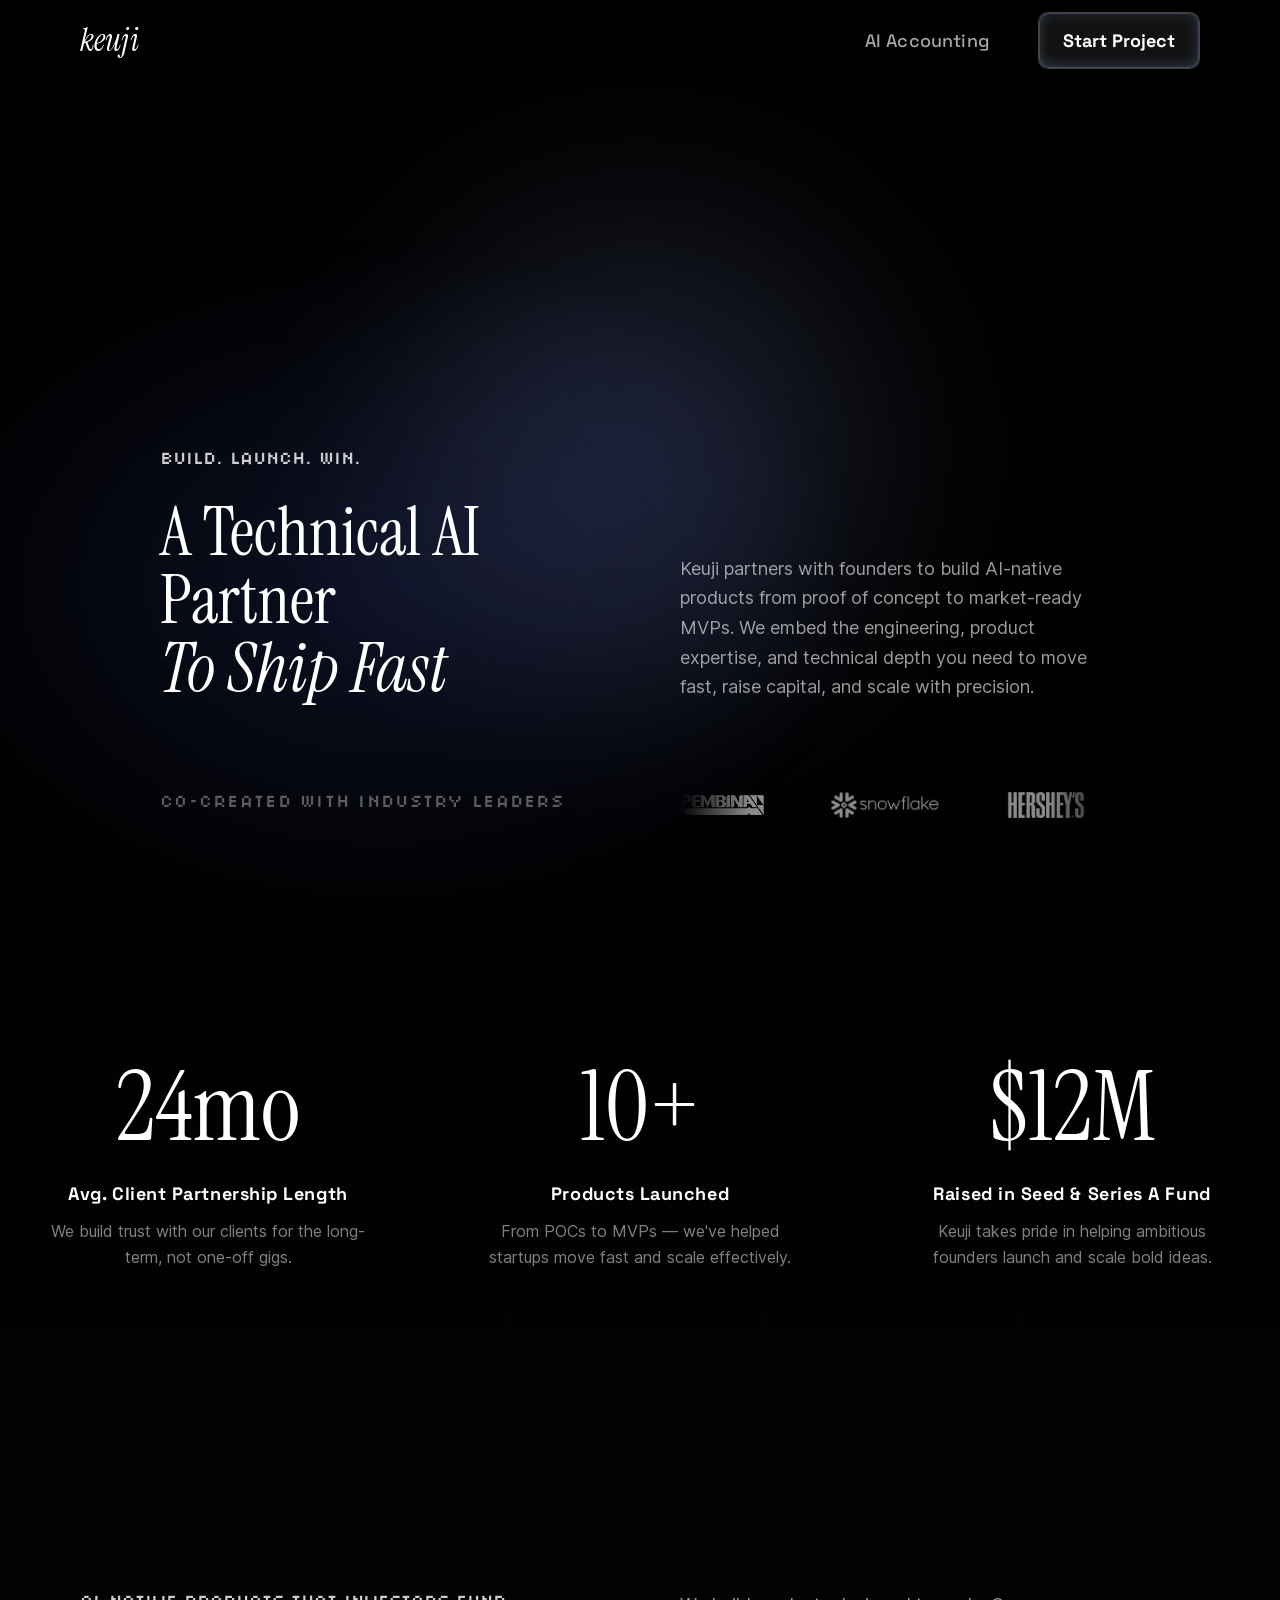
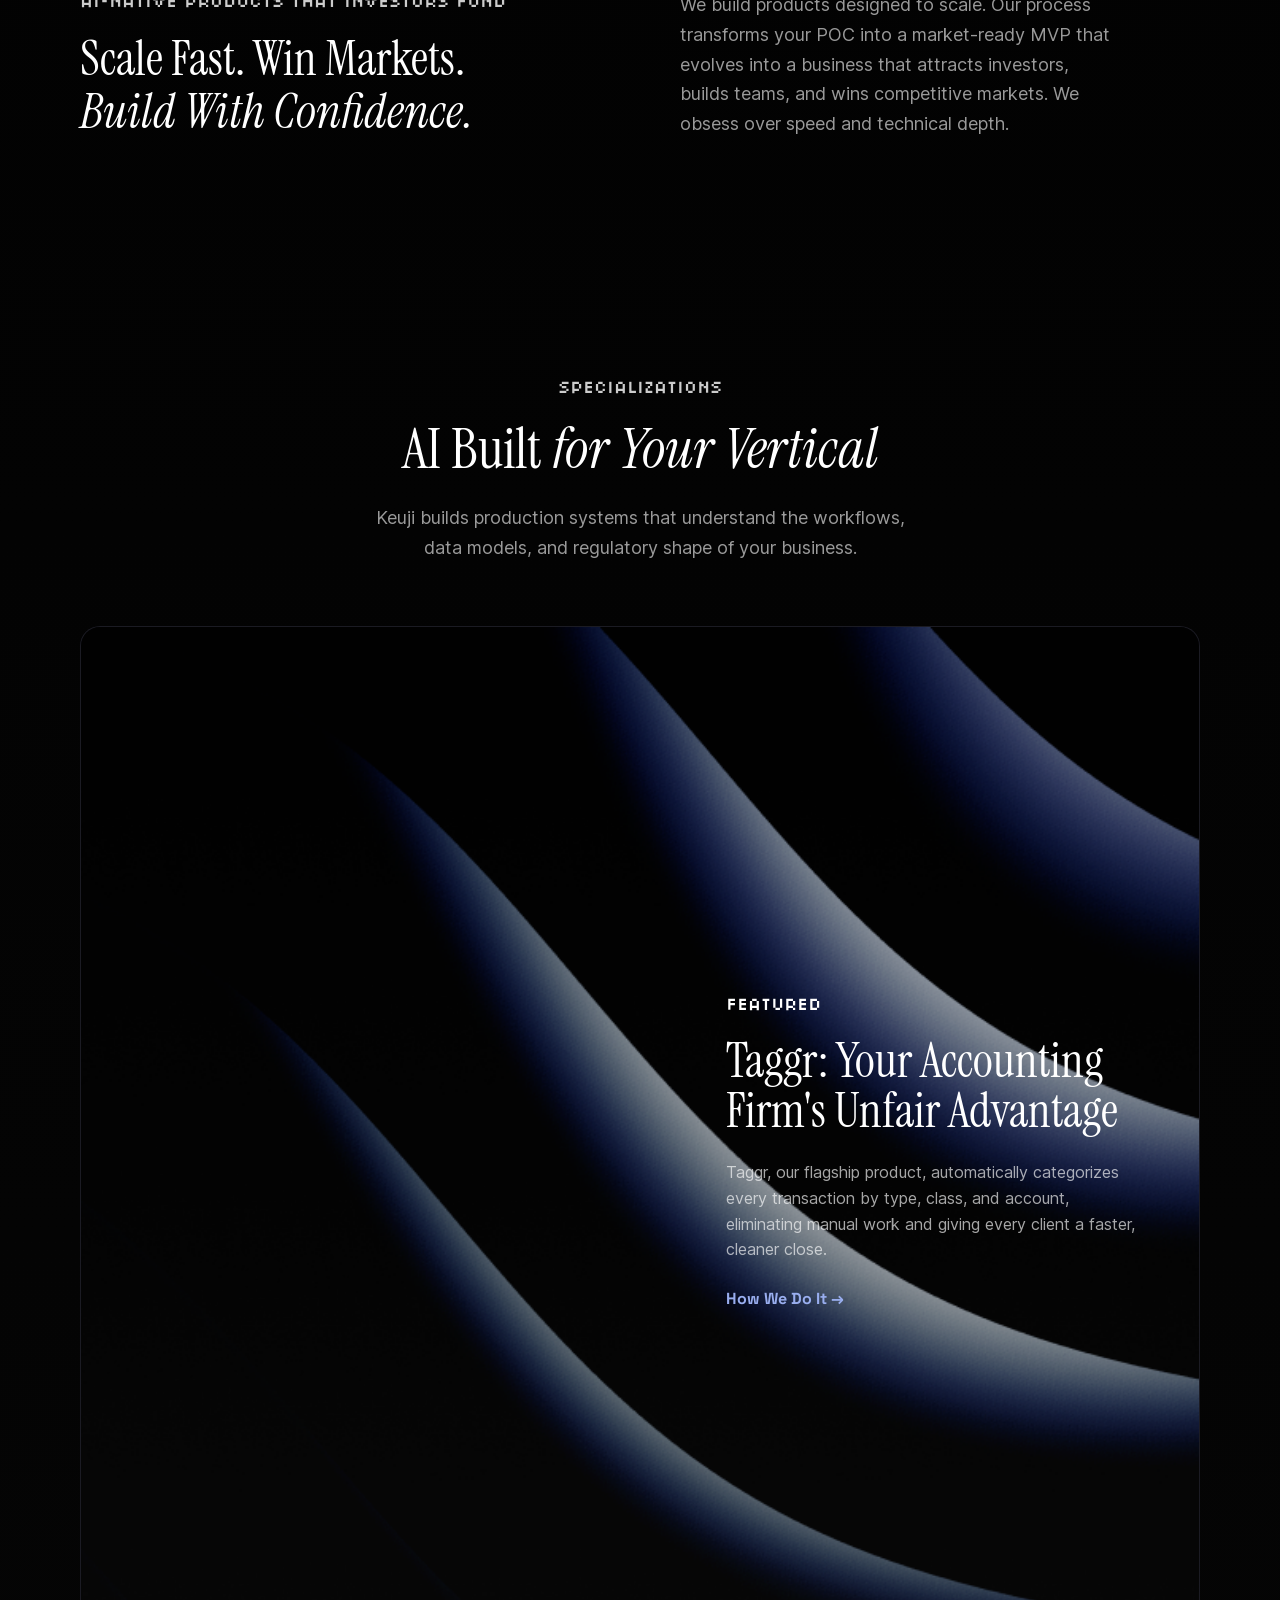
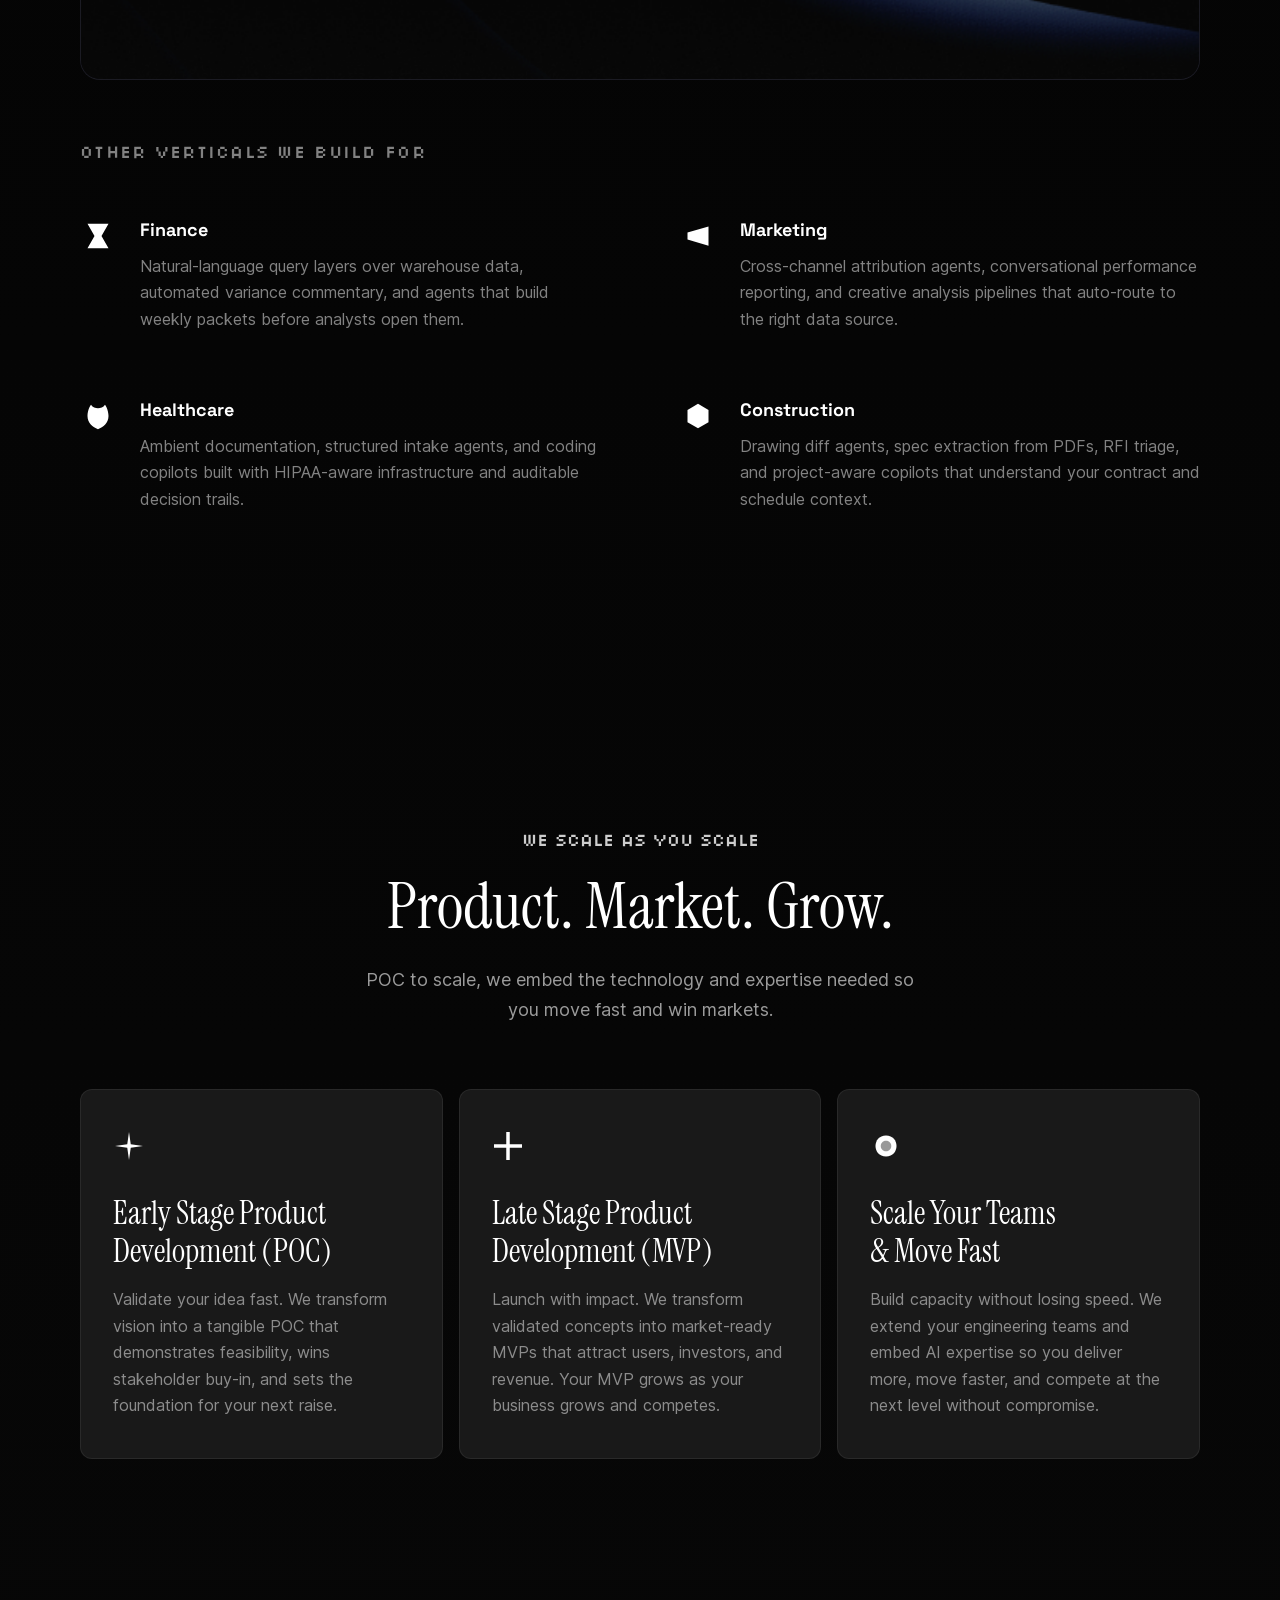
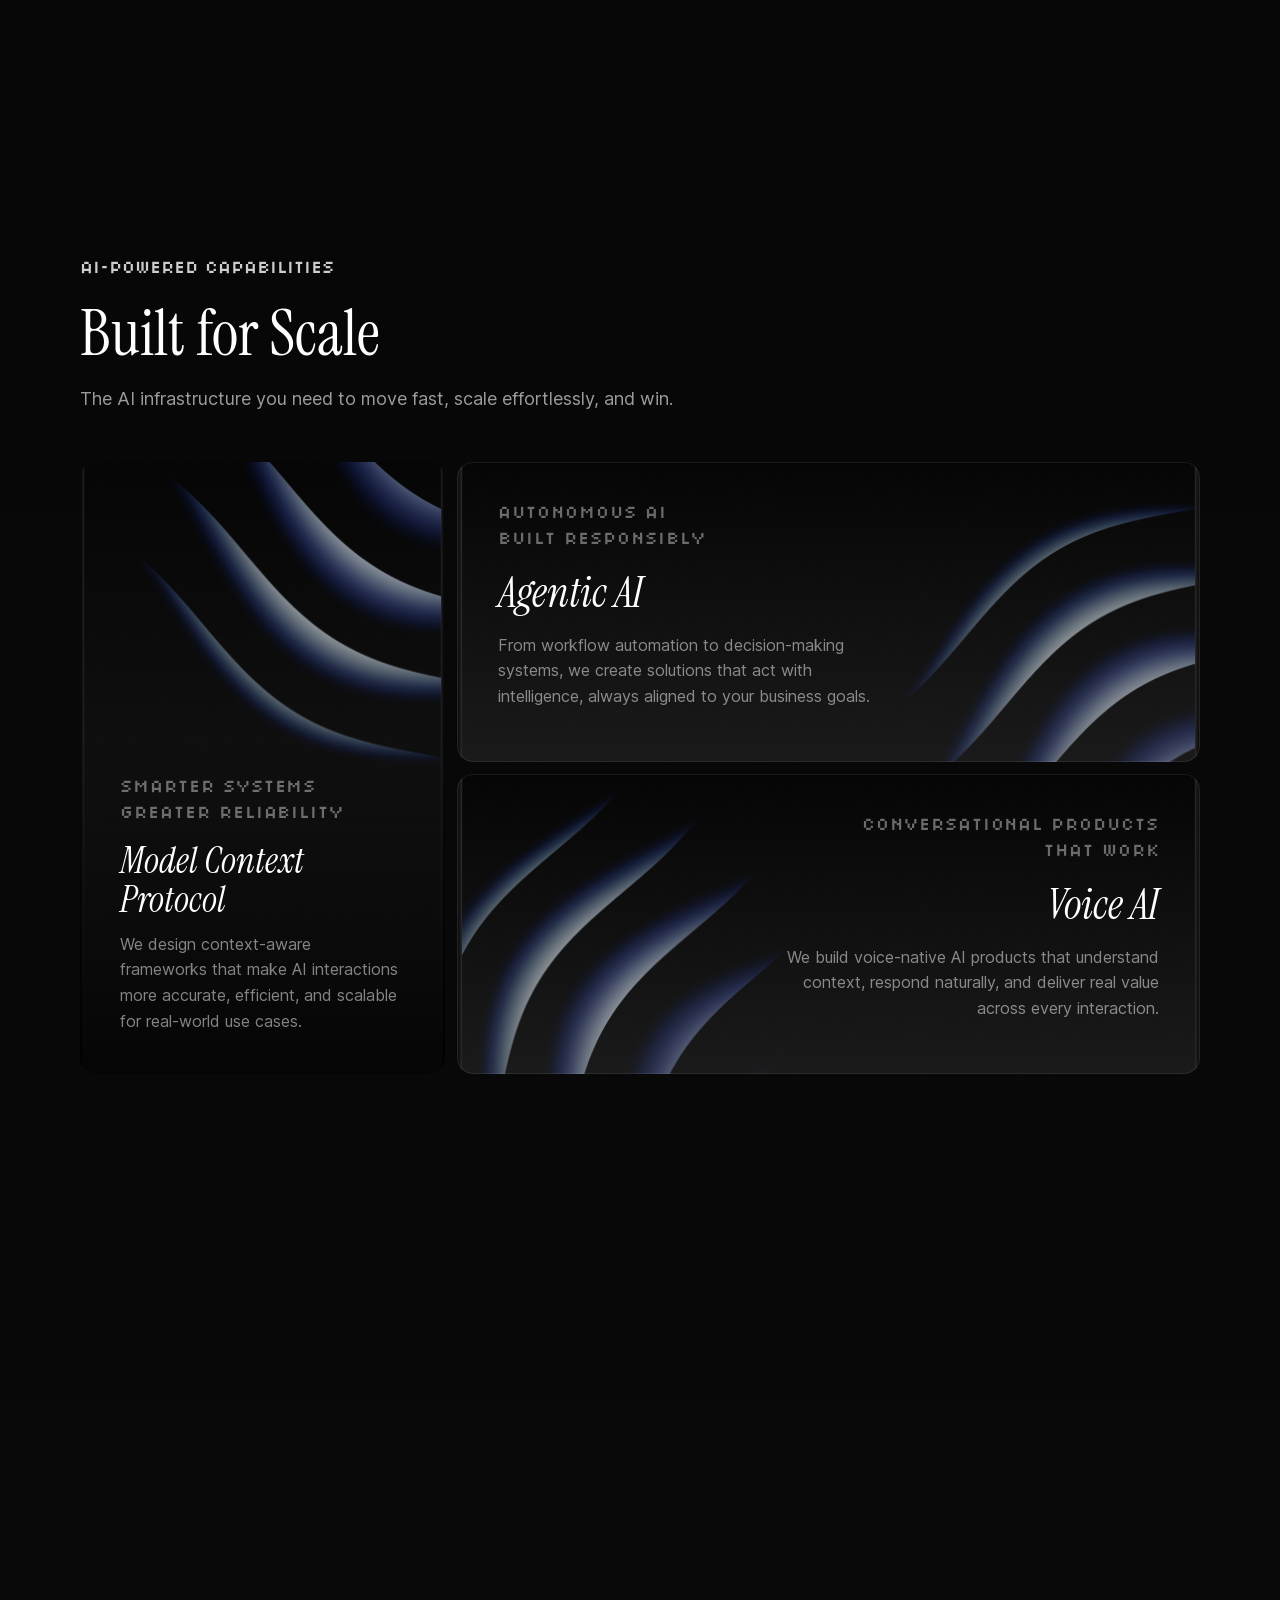
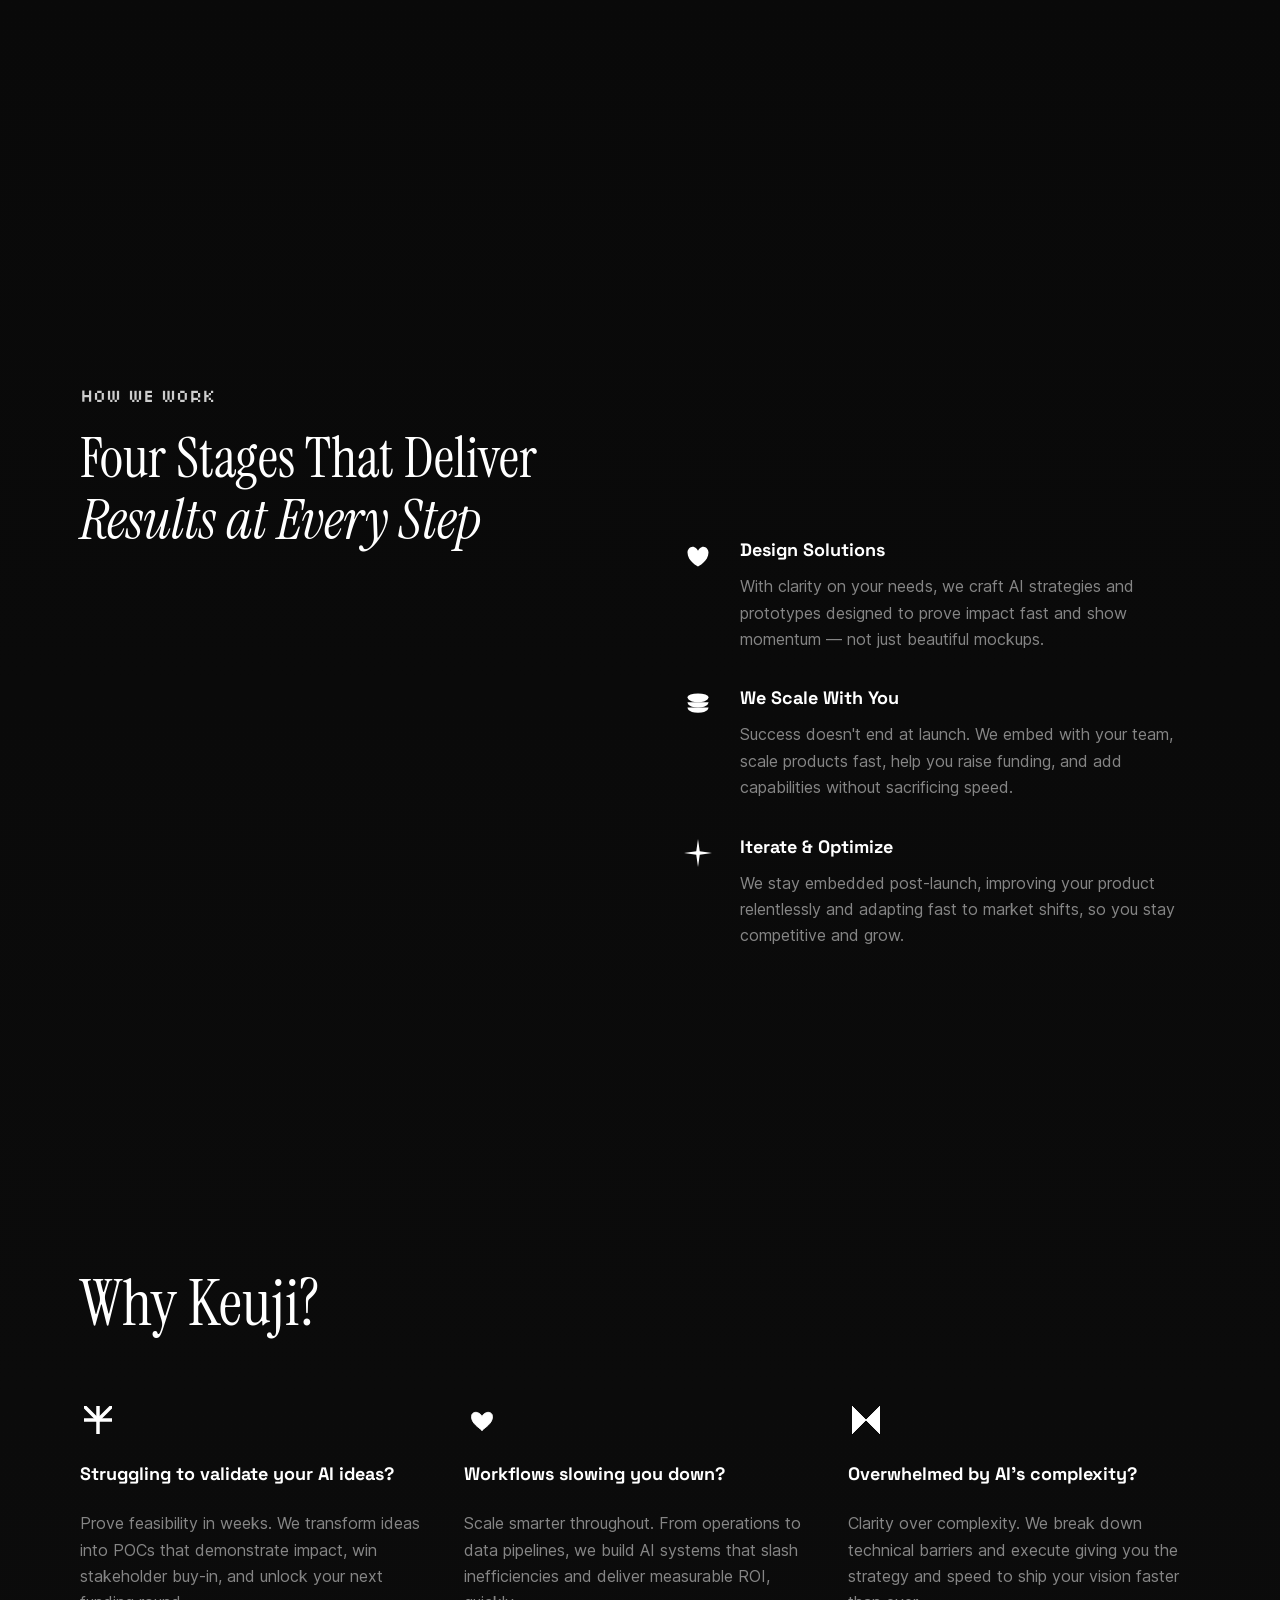
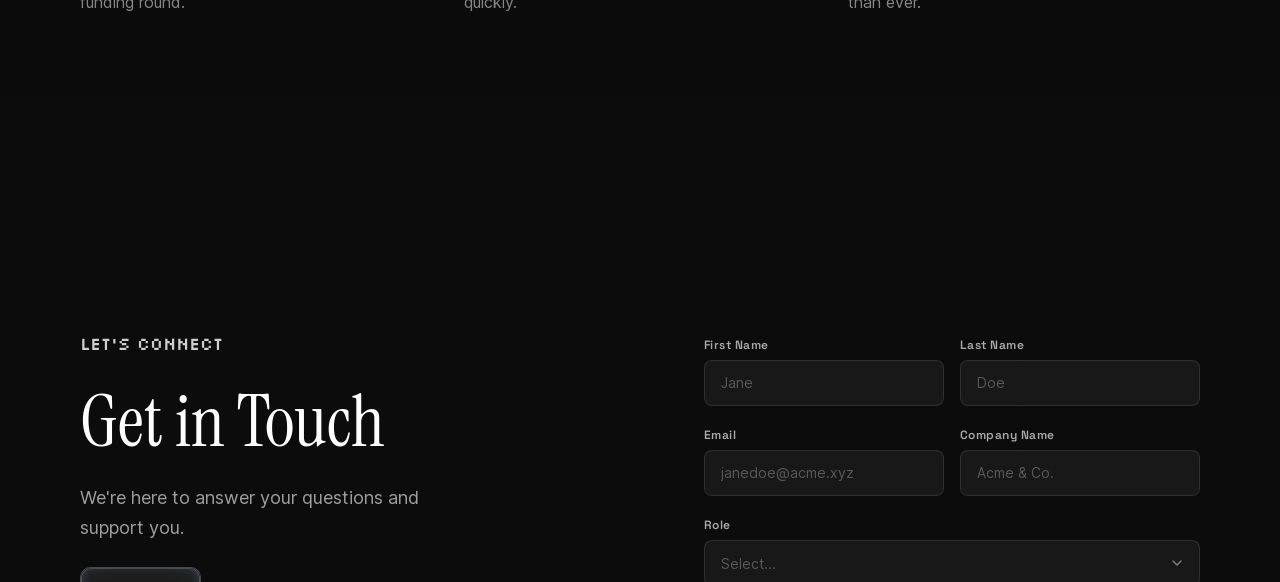
==== index.html @ 46d1503b "Banner: eyebrow → 'Featured', H2 → 'Taggr: Your Accounting Firm's Unfair Advantage' Co-Authored-By: " ====
<!DOCTYPE html>
<html lang="en">
<head>
  <meta charset="UTF-8" />
  <meta name="viewport" content="width=device-width, initial-scale=1.0" />
  <title>Keuji — Your Trusted Technical AI Partner</title>
  <meta name="description" content="Keuji helps founders turn ambitious ideas into reality — from proof of concept to market-ready MVPs. We partner with you every step of the way to build, launch, and grow with confidence." />
  <link rel="stylesheet" href="styles.css" />
  <link rel="stylesheet" href="home.css" />
</head>
<body>

  <!-- ── Ambient Glow Layer ── -->
  <div class="glow-layer" aria-hidden="true">
    <div class="glow-orb glow-orb--cursor" id="glow-cursor"></div>
  </div>

  <div class="page-wrapper">

    <!-- ══════════════════════════════════════
         NAV
    ══════════════════════════════════════ -->
    <nav class="nav" id="nav">
      <a href="/" class="nav__logo">keuji</a>
      <div class="nav__actions">
        <a href="taggr.html" class="nav__link">AI Accounting</a>
        <a href="#contact" class="btn btn--ghost">Start Project</a>
      </div>
      <button class="nav__hamburger" id="nav-hamburger" aria-label="Open menu" aria-expanded="false">
        <span></span>
        <span></span>
        <span></span>
      </button>
    </nav>
    <div class="nav__mobile-menu" id="nav-mobile-menu" aria-hidden="true">
      <a href="taggr.html" class="nav__mobile-link">AI Accounting</a>
      <a href="#contact" class="btn btn--ghost">Start Project</a>
    </div>

    <!-- ══════════════════════════════════════
         1. HERO
    ══════════════════════════════════════ -->
    <section class="hp-hero" id="hero">

      <div class="hp-hero__main">
        <div class="hp-hero__left reveal in-view">
          <span class="eyebrow eyebrow--grey">Build. Launch. Win.</span>
          <h1 class="h1 hp-hero__h1">
            A Technical AI Partner<br>
            <em>To Ship Fast</em>
          </h1>
        </div>
        <div class="hp-hero__right reveal reveal-d2 in-view">
          <p class="hp-hero__body">
            Keuji partners with founders to build AI-native products
            from proof of concept to market-ready MVPs. We embed the
            engineering, product expertise, and technical depth you
            need to move fast, raise capital, and scale with precision.
          </p>
        </div>
      </div>

      <div class="hp-hero__logos">
        <span class="hp-hero__logos-label">Co-created with industry leaders</span>
        <div class="hp-logos-marquee" aria-hidden="true">
          <div class="hp-logos-track">
            <div class="hp-logo"><img src="assets/logo-hersheys.png" alt="" /></div>
            <div class="hp-logo"><img src="assets/logo-snowflake.png" alt="" /></div>
            <div class="hp-logo"><img src="assets/logo-pembina.png" alt="" /></div>
            <div class="hp-logo"><img src="assets/logo-fnb.png" alt="" /></div>
            <div class="hp-logo"><img src="assets/logo-hersheys.png" alt="" /></div>
            <div class="hp-logo"><img src="assets/logo-snowflake.png" alt="" /></div>
            <div class="hp-logo"><img src="assets/logo-pembina.png" alt="" /></div>
            <div class="hp-logo"><img src="assets/logo-fnb.png" alt="" /></div>
          </div>
        </div>
      </div>

    </section>

    <!-- ══════════════════════════════════════
         2. STATS
    ══════════════════════════════════════ -->
    <section class="hp-stats" id="stats">
      <div class="container">
        <div class="hp-stats__grid">

          <div class="reveal">
            <span class="hp-stat__number" data-count-target="24" data-count-suffix="mo">24mo</span>
            <div class="hp-stat__label">Avg. Client Partnership Length</div>
            <p class="hp-stat__body">We build trust with our clients for the long-term, not one-off gigs.</p>
          </div>

          <div class="reveal reveal-d2">
            <span class="hp-stat__number" data-count-target="10" data-count-suffix="+">10+</span>
            <div class="hp-stat__label">Products Launched</div>
            <p class="hp-stat__body">From POCs to MVPs — we've helped startups move fast and scale effectively.</p>
          </div>

          <div class="reveal reveal-d3">
            <span class="hp-stat__number" data-count-prefix="$" data-count-target="12" data-count-suffix="M">$12M</span>
            <div class="hp-stat__label">Raised in Seed &amp; Series A Fund</div>
            <p class="hp-stat__body">Keuji takes pride in helping ambitious founders launch and scale bold ideas.</p>
          </div>

        </div>
      </div>
    </section>

    <!-- ══════════════════════════════════════
         3. APPROACH
    ══════════════════════════════════════ -->
    <section class="hp-approach" id="approach">
      <div class="container">
        <div class="hp-approach__header">
          <div class="reveal">
            <span class="eyebrow eyebrow--grey">AI-Native Products That Investors Fund</span>
            <h2 class="h2 hp-approach__h2">
              Scale Fast. Win Markets.<br>
              <em>Build With Confidence.</em>
            </h2>
          </div>
          <div class="reveal reveal-d2">
            <p class="hp-approach__body">
              We build products designed to scale. Our process transforms
              your POC into a market-ready MVP that evolves into a business
              that attracts investors, builds teams, and wins competitive
              markets. We obsess over speed and technical depth.
            </p>
          </div>
        </div>
      </div>
    </section>

    <!-- ══════════════════════════════════════
         3b. VERTICALS + BANNER (unified)
    ══════════════════════════════════════ -->
    <section class="hp-verticals" id="verticals">

      <div class="container">
        <div class="hp-verticals__header reveal">
          <span class="eyebrow eyebrow--grey">Specializations</span>
          <h2 class="h2 hp-verticals__h2">AI Built <em>for Your Vertical</em></h2>
          <p class="hp-verticals__body">Keuji builds production systems that understand the workflows, data models, and regulatory shape of your business.</p>
        </div>
      </div>

      <div class="banner-section">
        <a class="banner-card" id="banner-card" href="taggr.html">

          <picture>
            <source media="(max-width: 767px)" srcset="assets/banner-mobile.png" />
            <img class="banner-card__bg" src="assets/banner-image.png" alt="" aria-hidden="true" />
          </picture>

          <div class="banner-card__content">
            <div class="banner-card__text reveal">
              <span class="eyebrow banner-card__eyebrow">Featured</span>
              <h2 class="h2 banner-card__h2">
                Taggr: Your Accounting<br>Firm's Unfair Advantage
              </h2>
              <p class="banner-card__body">
                Taggr, our flagship product, automatically categorizes every transaction by type, class, and account, eliminating manual work and giving every client a faster, cleaner close.
              </p>
              <span class="banner-card__link">How We Do It →</span>
            </div>
          </div>

        </a>
      </div>

      <div class="container">
        <div class="hp-verticals__strip reveal">
          <span class="hp-verticals__strip-label">Other Verticals We Build For</span>
          <div class="hp-verticals__grid">

            <div class="hp-vertical-item reveal reveal-d1">
              <div class="hp-vertical-item__icon">
                <!-- hourglass: finance data cycles -->
                <svg viewBox="0 0 32 32" xmlns="http://www.w3.org/2000/svg" aria-hidden="true" fill="white">
                  <path d="M4 2 L28 2 L20 16 L28 30 L4 30 L12 16 Z"/>
                </svg>
              </div>
              <div>
                <div class="hp-vertical-item__title">Finance</div>
                <p class="hp-vertical-item__body">Natural-language query layers over warehouse data, automated variance commentary, and agents that build weekly packets before analysts open them.</p>
              </div>
            </div>

            <div class="hp-vertical-item reveal reveal-d2">
              <div class="hp-vertical-item__icon">
                <!-- megaphone: broadcast, campaigns -->
                <svg viewBox="0 0 32 32" xmlns="http://www.w3.org/2000/svg" aria-hidden="true" fill="white">
                  <path d="M4 12 L4 20 L28 27 L28 5 Z"/>
                </svg>
              </div>
              <div>
                <div class="hp-vertical-item__title">Marketing</div>
                <p class="hp-vertical-item__body">Cross-channel attribution agents, conversational performance reporting, and creative analysis pipelines that auto-route to the right data source.</p>
              </div>
            </div>

            <div class="hp-vertical-item reveal reveal-d3">
              <div class="hp-vertical-item__icon">
                <!-- cat-ear shield: HIPAA protection -->
                <svg viewBox="0 0 32 32" xmlns="http://www.w3.org/2000/svg" aria-hidden="true" fill="white">
                  <path d="M8 3 C8 3 4 8 4 16 C4 24 10 29 16 31 C22 29 28 24 28 16 C28 8 24 3 24 3 C22 6 19 7 16 7 C13 7 10 6 8 3 Z"/>
                </svg>
              </div>
              <div>
                <div class="hp-vertical-item__title">Healthcare</div>
                <p class="hp-vertical-item__body">Ambient documentation, structured intake agents, and coding copilots built with HIPAA-aware infrastructure and auditable decision trails.</p>
              </div>
            </div>

            <div class="hp-vertical-item reveal reveal-d4">
              <div class="hp-vertical-item__icon">
                <!-- hexagon: architectural precision -->
                <svg viewBox="0 0 32 32" xmlns="http://www.w3.org/2000/svg" aria-hidden="true" fill="white">
                  <path d="M16 2 L28 9 L28 23 L16 30 L4 23 L4 9 Z"/>
                </svg>
              </div>
              <div>
                <div class="hp-vertical-item__title">Construction</div>
                <p class="hp-vertical-item__body">Drawing diff agents, spec extraction from PDFs, RFI triage, and project-aware copilots that understand your contract and schedule context.</p>
              </div>
            </div>

          </div>
        </div>
      </div>

    </section>

    <!-- ══════════════════════════════════════
         4. GO-TO-MARKET AND SCALE
    ══════════════════════════════════════ -->
    <section class="hp-gtm" id="gtm">
      <div class="container">

        <div class="hp-gtm__header reveal">
          <span class="eyebrow eyebrow--grey">We Scale as You Scale</span>
          <h2 class="h2 hp-gtm__h2">Product. Market. Grow.</h2>
          <p class="hp-gtm__body">POC to scale, we embed the technology and expertise needed so you move fast and win markets.</p>
        </div>

        <div class="hp-gtm__grid">

          <div class="hp-gtm__card reveal reveal-d1">
            <div class="hp-gtm__card-icon">
              <!-- sparkle / diamond -->
              <svg viewBox="0 0 32 32" xmlns="http://www.w3.org/2000/svg" aria-hidden="true">
                <path d="M16 0 L18 14 L32 16 L18 18 L16 32 L14 18 L0 16 L14 14 Z"/>
              </svg>
            </div>
            <div class="hp-gtm__card-title">Early Stage Product Development (POC)</div>
            <p class="hp-gtm__card-body">Validate your idea fast. We transform vision into a tangible POC that demonstrates feasibility, wins stakeholder buy-in, and sets the foundation for your next raise.</p>
          </div>

          <div class="hp-gtm__card reveal reveal-d2">
            <div class="hp-gtm__card-icon">
              <!-- plus / cross -->
              <svg viewBox="0 0 32 32" xmlns="http://www.w3.org/2000/svg" aria-hidden="true">
                <line x1="16" y1="0" x2="16" y2="32" stroke="white" stroke-width="4" stroke-linecap="round"/>
                <line x1="0" y1="16" x2="32" y2="16" stroke="white" stroke-width="4" stroke-linecap="round"/>
              </svg>
            </div>
            <div class="hp-gtm__card-title">Late Stage Product Development (MVP)</div>
            <p class="hp-gtm__card-body">Launch with impact. We transform validated concepts into market-ready MVPs that attract users, investors, and revenue. Your MVP grows as your business grows and competes.</p>
          </div>

          <div class="hp-gtm__card reveal reveal-d3">
            <div class="hp-gtm__card-icon">
              <!-- downward leaf / lotus -->
              <svg viewBox="0 0 32 32" xmlns="http://www.w3.org/2000/svg" aria-hidden="true">
                <path d="M16 4 C8 4 4 10 4 16 C4 22 8 28 16 28 C24 28 28 22 28 16 C28 10 24 4 16 4 Z"/>
                <path d="M16 10 C12 10 10 13 10 16 C10 19 12 22 16 22 C20 22 22 19 22 16 C22 13 20 10 16 10 Z" fill="rgba(0,0,0,0.4)"/>
              </svg>
            </div>
            <div class="hp-gtm__card-title">Scale Your Teams<br>&amp; Move Fast</div>
            <p class="hp-gtm__card-body">Build capacity without losing speed. We extend your engineering teams and embed AI expertise so you deliver more, move faster, and compete at the next level without compromise.</p>
          </div>

        </div>
      </div>
    </section>

    <!-- ══════════════════════════════════════
         6. TECHNICAL CAPABILITIES
    ══════════════════════════════════════ -->
    <section class="hp-tech" id="tech">
      <div class="container">

        <div class="hp-tech__header reveal">
          <span class="eyebrow eyebrow--grey">AI-Powered Capabilities</span>
          <h2 class="h2 hp-tech__h2">Built for Scale</h2>
          <p class="hp-tech__subhead">The AI infrastructure you need to move fast, scale effortlessly, and win.</p>
        </div>

        <div class="hp-tech__grid">

          <!-- Left: tall image card with MCP overlay at bottom -->
          <div class="hp-tech__img-card">
            <img src="assets/tech-bg-tall.png" alt="" aria-hidden="true" />
            <div class="hp-tech__img-card-content">
              <span class="hp-tech__card-eyebrow">Smarter Systems<br>Greater Reliability</span>
              <div class="hp-tech__card-title">Model Context<br>Protocol</div>
              <p class="hp-tech__card-body">We design context-aware frameworks that make AI interactions more accurate, efficient, and scalable for real-world use cases.</p>
            </div>
          </div>

          <!-- Top-right: Agentic AI -->
          <div class="hp-tech__card hp-tech__card--agentic">
            <div class="hp-tech__card-text">
              <span class="hp-tech__card-eyebrow">Autonomous AI<br>Built Responsibly</span>
              <div class="hp-tech__card-title">Agentic AI</div>
              <p class="hp-tech__card-body">From workflow automation to decision-making systems, we create solutions that act with intelligence, always aligned to your business goals.</p>
            </div>
          </div>

          <!-- MCP card (mobile only) -->
          <div class="hp-tech__card hp-tech__card--mcp reveal reveal-d2">
            <div class="hp-tech__card-text">
              <span class="hp-tech__card-eyebrow">Smarter Systems,<br>Greater Reliability</span>
              <div class="hp-tech__card-title">Model Context<br>Protocol</div>
              <p class="hp-tech__card-body">We design context-aware frameworks that make AI interactions more accurate, efficient, and scalable for real-world use cases.</p>
            </div>
          </div>

          <!-- Bottom-right: Voice AI -->
          <div class="hp-tech__card hp-tech__card--voice">
            <div class="hp-tech__card-text">
              <span class="hp-tech__card-eyebrow">Conversational Products<br>That Work</span>
              <div class="hp-tech__card-title">Voice AI</div>
              <p class="hp-tech__card-body">We build voice-native AI products that understand context, respond naturally, and deliver real value across every interaction.</p>
            </div>
          </div>

        </div>
      </div>
    </section>

    <!-- ══════════════════════════════════════
         7. RIGHT EXPERTISE
    ══════════════════════════════════════ -->
    <section class="hp-expertise" id="expertise">
      <div class="container">
        <div class="hp-expertise__inner">

          <div class="hp-cap-list reveal">

            <div class="hp-cap-item">
              <div class="hp-cap-item__icon">
                <!-- zigzag / lightning: Data Engineering -->
                <svg viewBox="0 0 32 32" xmlns="http://www.w3.org/2000/svg" aria-hidden="true">
                  <path d="M4 0 L20 0 L12 14 L20 14 L8 32 L12 18 L4 18 Z"/>
                </svg>
              </div>
              <span class="hp-cap-item__label">Data Engineering<br>&amp; Integrations</span>
            </div>

            <div class="hp-cap-item">
              <div class="hp-cap-item__icon">
                <!-- asterisk / starburst: Technical Strategy -->
                <svg viewBox="0 0 32 32" xmlns="http://www.w3.org/2000/svg" aria-hidden="true">
                  <line x1="16" y1="0" x2="16" y2="32" stroke="white" stroke-width="3" stroke-linecap="round"/>
                  <line x1="0" y1="16" x2="32" y2="16" stroke="white" stroke-width="3" stroke-linecap="round"/>
                  <line x1="4.7" y1="4.7" x2="27.3" y2="27.3" stroke="white" stroke-width="3" stroke-linecap="round"/>
                  <line x1="27.3" y1="4.7" x2="4.7" y2="27.3" stroke="white" stroke-width="3" stroke-linecap="round"/>
                </svg>
              </div>
              <span class="hp-cap-item__label">Technical Strategy<br>&amp; Roadmapping</span>
            </div>

            <div class="hp-cap-item">
              <div class="hp-cap-item__icon">
                <!-- rounded square / shield: Full Stack Dev -->
                <svg viewBox="0 0 32 32" xmlns="http://www.w3.org/2000/svg" aria-hidden="true">
                  <path d="M16 2 C16 2 28 6 28 16 C28 24 22 30 16 30 C10 30 4 24 4 16 C4 6 16 2 16 2 Z"/>
                </svg>
              </div>
              <span class="hp-cap-item__label">Full Stack Development<br>&amp; ML Model Deployment</span>
            </div>

          </div>

          <div class="hp-expertise__right reveal reveal-d2">
            <span class="eyebrow eyebrow--grey">Your Technical Advantage</span>
            <h2 class="h2 hp-expertise__h2">
              The Right Expertise<br><em>When You Need It Most</em>
            </h2>
            <p class="hp-expertise__body">
              We bring the technical depth you need at every stage, from
              POC to scale, so you move faster and compete without adding
              headcount overhead.
            </p>
          </div>

        </div>
      </div>
    </section>

    <!-- ══════════════════════════════════════
         8. PROCESS — Unlocking Potential
    ══════════════════════════════════════ -->
    <section class="hp-process" id="process">
      <div class="container">
        <div class="hp-process__inner">

          <div class="hp-process__left reveal">
            <span class="eyebrow eyebrow--grey">How We Work</span>
            <h2 class="h2 hp-process__h2">
              Four Stages That Deliver<br>
              <em>Results at Every Step</em>
            </h2>
          </div>

          <div class="hp-process__steps">

            <div class="hp-process__step reveal reveal-d1">
              <div class="hp-process__step-icon">
                <!-- shield / discover -->
                <svg viewBox="0 0 32 32" xmlns="http://www.w3.org/2000/svg" aria-hidden="true">
                  <path d="M16 2 L28 7 L28 16 C28 23 22 29 16 31 C10 29 4 23 4 16 L4 7 Z"/>
                </svg>
              </div>
              <div>
                <div class="hp-process__step-title">Discover Needs</div>
                <p class="hp-process__step-body">We listen hard, ask smart questions, and map your challenge precisely. This clarity ensures we build what actually moves your business forward.</p>
              </div>
            </div>

            <div class="hp-process__step reveal reveal-d2">
              <div class="hp-process__step-icon">
                <!-- open lotus / design -->
                <svg viewBox="0 0 32 32" xmlns="http://www.w3.org/2000/svg" aria-hidden="true">
                  <path d="M16 28 C16 28 4 22 4 12 C4 8 8 4 12 6 C13.5 6.5 15 8 16 10 C17 8 18.5 6.5 20 6 C24 4 28 8 28 12 C28 22 16 28 16 28 Z"/>
                </svg>
              </div>
              <div>
                <div class="hp-process__step-title">Design Solutions</div>
                <p class="hp-process__step-body">With clarity on your needs, we craft AI strategies and prototypes designed to prove impact fast and show momentum — not just beautiful mockups.</p>
              </div>
            </div>

            <div class="hp-process__step reveal reveal-d3">
              <div class="hp-process__step-icon">
                <!-- stacked layers / scale -->
                <svg viewBox="0 0 32 32" xmlns="http://www.w3.org/2000/svg" aria-hidden="true">
                  <ellipse cx="16" cy="8" rx="12" ry="4"/>
                  <path d="M4 8 C4 8 4 14 16 14 C28 14 28 8 28 8"/>
                  <path d="M4 14 C4 14 4 20 16 20 C28 20 28 14 28 14"/>
                  <path d="M4 20 C4 20 4 26 16 26 C28 26 28 20 28 20"/>
                </svg>
              </div>
              <div>
                <div class="hp-process__step-title">We Scale With You</div>
                <p class="hp-process__step-body">Success doesn't end at launch. We embed with your team, scale products fast, help you raise funding, and add capabilities without sacrificing speed.</p>
              </div>
            </div>

            <div class="hp-process__step reveal">
              <div class="hp-process__step-icon">
                <!-- sparkle / iterate -->
                <svg viewBox="0 0 32 32" xmlns="http://www.w3.org/2000/svg" aria-hidden="true">
                  <path d="M16 0 L18 14 L32 16 L18 18 L16 32 L14 18 L0 16 L14 14 Z"/>
                </svg>
              </div>
              <div>
                <div class="hp-process__step-title">Iterate &amp; Optimize</div>
                <p class="hp-process__step-body">We stay embedded post-launch, improving your product relentlessly and adapting fast to market shifts, so you stay competitive and grow.</p>
              </div>
            </div>

          </div>
        </div>
      </div>
    </section>

    <!-- ══════════════════════════════════════
         9. WHY KEUJI
    ══════════════════════════════════════ -->
    <section class="hp-why" id="why">
      <div class="container">

        <h2 class="h2 hp-why__h2 reveal">Why Keuji?</h2>

        <div class="hp-why__grid">

          <div class="hp-why__card reveal reveal-d1">
            <div class="hp-why__card-icon">
              <!-- cross / validate -->
              <svg viewBox="0 0 32 32" xmlns="http://www.w3.org/2000/svg" aria-hidden="true">
                <line x1="16" y1="0" x2="16" y2="32" stroke="currentColor" stroke-width="4" stroke-linecap="round"/>
                <line x1="0" y1="16" x2="32" y2="16" stroke="currentColor" stroke-width="4" stroke-linecap="round"/>
                <line x1="0" y1="0" x2="16" y2="16" stroke="currentColor" stroke-width="4" stroke-linecap="round"/>
                <line x1="32" y1="0" x2="16" y2="16" stroke="currentColor" stroke-width="4" stroke-linecap="round"/>
              </svg>
            </div>
            <div class="hp-why__card-title">Struggling to validate your AI ideas?</div>
            <p class="hp-why__card-body">Prove feasibility in weeks. We transform ideas into POCs that demonstrate impact, win stakeholder buy-in, and unlock your next funding round.</p>
          </div>

          <div class="hp-why__card reveal reveal-d2">
            <div class="hp-why__card-icon">
              <!-- lotus / workflows -->
              <svg viewBox="0 0 32 32" xmlns="http://www.w3.org/2000/svg" aria-hidden="true">
                <path d="M16 28 C12 24 4 20 4 12 C4 8 8 6 12 8 C13.5 8.5 15 10 16 12 C17 10 18.5 8.5 20 8 C24 6 28 8 28 12 C28 20 20 24 16 28 Z"/>
                <path d="M16 28 L16 16" stroke="white" stroke-width="1.5"/>
              </svg>
            </div>
            <div class="hp-why__card-title">Workflows slowing you down?</div>
            <p class="hp-why__card-body">Scale smarter throughout. From operations to data pipelines, we build AI systems that slash inefficiencies and deliver measurable ROI, quickly.</p>
          </div>

          <div class="hp-why__card reveal reveal-d3">
            <div class="hp-why__card-icon">
              <!-- inward bowtie / navigate complexity -->
              <svg viewBox="0 0 32 32" xmlns="http://www.w3.org/2000/svg" aria-hidden="true">
                <path d="M16 16 L32 0 L32 32 Z"/>
                <path d="M16 16 L0 0 L0 32 Z"/>
              </svg>
            </div>
            <div class="hp-why__card-title">Overwhelmed by AI's complexity?</div>
            <p class="hp-why__card-body">Clarity over complexity. We break down technical barriers and execute giving you the strategy and speed to ship your vision faster than ever.</p>
          </div>

        </div>
      </div>
    </section>

    <!-- ══════════════════════════════════════
         10. GET IN TOUCH
    ══════════════════════════════════════ -->
    <section class="hp-contact" id="contact">
      <div class="hp-contact__inner reveal">

        <div class="hp-contact__left">
          <span class="eyebrow eyebrow--grey">Let's Connect</span>
          <h2 class="h2 hp-contact__h2">Get in Touch</h2>
          <p class="hp-contact__body">We're here to answer your questions and support you.</p>
          <a href="mailto:usman@keuji.com" class="btn btn--ghost">Email Us</a>
        </div>

        <div class="hp-contact__right">
          <form class="hp-contact__form" id="contact-form" novalidate>

            <input type="hidden" name="access_key" value="YOUR_WEB3FORMS_ACCESS_KEY" />
            <input type="hidden" name="subject" value="New Project Inquiry — Keuji" />
            <input type="hidden" name="from_name" value="Keuji Website" />

            <div class="hpf-row hpf-row--2col">
              <div class="hpf-field">
                <label class="hpf-label" for="cf-first">First Name</label>
                <input class="hpf-input" type="text" id="cf-first" name="first_name" placeholder="Jane" required />
                <span class="hpf-error">Please enter your first name.</span>
              </div>
              <div class="hpf-field">
                <label class="hpf-label" for="cf-last">Last Name</label>
                <input class="hpf-input" type="text" id="cf-last" name="last_name" placeholder="Doe" required />
                <span class="hpf-error">Please enter your last name.</span>
              </div>
            </div>

            <div class="hpf-row hpf-row--2col">
              <div class="hpf-field">
                <label class="hpf-label" for="cf-email">Email</label>
                <input class="hpf-input" type="email" id="cf-email" name="email" placeholder="janedoe@acme.xyz" required />
                <span class="hpf-error">Please enter a valid email.</span>
              </div>
              <div class="hpf-field">
                <label class="hpf-label" for="cf-company">Company Name</label>
                <input class="hpf-input" type="text" id="cf-company" name="company" placeholder="Acme &amp; Co." required />
                <span class="hpf-error">Please enter your company name.</span>
              </div>
            </div>

            <div class="hpf-row">
              <div class="hpf-field">
                <label class="hpf-label" for="cf-role">Role</label>
                <select class="hpf-select" id="cf-role" name="role" required>
                  <option value="" disabled selected>Select...</option>
                  <option value="founder">Founder</option>
                  <option value="non-technical-founder">Non-Technical Founder</option>
                  <option value="c-suite">C-Suite</option>
                  <option value="team-lead">Team Lead</option>
                  <option value="other">Other</option>
                </select>
                <span class="hpf-error">Please select your role.</span>
              </div>
            </div>

            <div class="hpf-row">
              <div class="hpf-field">
                <label class="hpf-label" for="cf-role-custom">If your role is not listed above, please enter it below.</label>
                <input class="hpf-input" type="text" id="cf-role-custom" name="role_custom" placeholder="My role is..." />
              </div>
            </div>

            <div class="hpf-row">
              <div class="hpf-field" id="hpf-help-field">
                <label class="hpf-label">How can keuji help?</label>
                <div class="hpf-radio-grid">
                  <label class="hpf-radio-label"><input type="radio" name="help_type" value="poc" /> POC Development</label>
                  <label class="hpf-radio-label"><input type="radio" name="help_type" value="mvp" /> MVP Development</label>
                  <label class="hpf-radio-label"><input type="radio" name="help_type" value="technical" /> Technical Capabilities</label>
                  <label class="hpf-radio-label"><input type="radio" name="help_type" value="additional" /> Additional Capabilities</label>
                  <label class="hpf-radio-label"><input type="radio" name="help_type" value="legacy" /> Legacy Solutions</label>
                  <label class="hpf-radio-label"><input type="radio" name="help_type" value="other-help" /> Other</label>
                </div>
                <span class="hpf-error">Please select an option.</span>
              </div>
            </div>

            <div class="hpf-row">
              <div class="hpf-field">
                <label class="hpf-label" for="cf-details">Any other details we should know?</label>
                <textarea class="hpf-textarea" id="cf-details" name="details" placeholder="This MVP is going to help us raise a $1M round." rows="4" required></textarea>
                <span class="hpf-error">Please share any relevant details.</span>
              </div>
            </div>

            <div class="hpf-row">
              <button type="submit" class="btn">Submit</button>
            </div>

          </form>
        </div>

      </div>
      <div class="hp-contact__watermark" aria-hidden="true">keuji</div>
    </section>

  </div><!-- /.page-wrapper -->

  <script src="main.js"></script>
  <script>
    /* ── Card glow for home page cards ── */
    (function() {
      function attachGlow(card) {
        card.addEventListener('mousemove', function(e) {
          var rect = card.getBoundingClientRect();
          card.style.setProperty('--gx', ((e.clientX - rect.left) / rect.width * 100).toFixed(2) + '%');
          card.style.setProperty('--gy', ((e.clientY - rect.top) / rect.height * 100).toFixed(2) + '%');
        });
      }
      document.querySelectorAll('.hp-gtm__card, .hp-tech__card').forEach(attachGlow);
    })();

    /* ── Contact form validation ── */
    (function initContactForm() {
      var form = document.getElementById('contact-form');
      if (!form) return;

      function mark(field, bad) { field.classList.toggle('is-error', bad); }
      function isEmail(v) { return /^[^\s@]+@[^\s@]+\.[^\s@]+$/.test(v.trim()); }

      form.querySelectorAll('.hpf-input, .hpf-select, .hpf-textarea').forEach(function(el) {
        el.addEventListener('input', function() { el.closest('.hpf-field').classList.remove('is-error'); });
        el.addEventListener('change', function() { el.closest('.hpf-field').classList.remove('is-error'); });
      });

      form.querySelectorAll('input[type="radio"]').forEach(function(r) {
        r.addEventListener('change', function() {
          document.getElementById('hpf-help-field').classList.remove('is-error');
        });
      });

      form.addEventListener('submit', function(e) {
        e.preventDefault();
        var ok = true;

        var first   = document.getElementById('cf-first');
        var last    = document.getElementById('cf-last');
        var email   = document.getElementById('cf-email');
        var company = document.getElementById('cf-company');
        var role    = document.getElementById('cf-role');
        var details = document.getElementById('cf-details');
        var helpField = document.getElementById('hpf-help-field');
        var radioChecked = form.querySelectorAll('input[name="help_type"]:checked').length > 0;

        if (!first.value.trim())   { mark(first.closest('.hpf-field'),   true); ok = false; } else mark(first.closest('.hpf-field'),   false);
        if (!last.value.trim())    { mark(last.closest('.hpf-field'),    true); ok = false; } else mark(last.closest('.hpf-field'),    false);
        if (!isEmail(email.value)) { mark(email.closest('.hpf-field'),   true); ok = false; } else mark(email.closest('.hpf-field'),   false);
        if (!company.value.trim()) { mark(company.closest('.hpf-field'), true); ok = false; } else mark(company.closest('.hpf-field'), false);
        if (!role.value)           { mark(role.closest('.hpf-field'),    true); ok = false; } else mark(role.closest('.hpf-field'),    false);
        mark(helpField, !radioChecked); if (!radioChecked) ok = false;
        if (!details.value.trim()) { mark(details.closest('.hpf-field'), true); ok = false; } else mark(details.closest('.hpf-field'), false);

        if (!ok) {
          var firstErr = form.querySelector('.hpf-field.is-error');
          if (firstErr) firstErr.scrollIntoView({ behavior: 'smooth', block: 'center' });
          return;
        }

        var submitBtn = form.querySelector('[type="submit"]');
        submitBtn.disabled = true;
        submitBtn.textContent = 'Sending…';

        fetch('https://api.web3forms.com/submit', {
          method: 'POST',
          body: new FormData(form)
        })
        .then(function(res) { return res.json(); })
        .then(function(data) {
          if (data.success) {
            var right = form.closest('.hp-contact__right');
            right.innerHTML = '<div class="hp-contact__success"><p class="hp-contact__success-title">We\'ll be in touch.</p><p class="hp-contact__success-body">Thanks for reaching out — we\'ll respond within one business day.</p></div>';
          } else {
            submitBtn.disabled = false;
            submitBtn.textContent = 'Submit';
          }
        })
        .catch(function() {
          submitBtn.disabled = false;
          submitBtn.textContent = 'Submit';
        });
      });
    })();

    /* ── Count-up for home page stats ── */
    (function() {
      var stats = document.querySelectorAll('.hp-stat__number[data-count-target]');
      if (!stats.length) return;

      function easeOutExpo(t) { return t === 1 ? 1 : 1 - Math.pow(2, -10 * t); }

      function animateCount(el) {
        var target   = parseFloat(el.dataset.countTarget);
        var prefix   = el.dataset.countPrefix  || '';
        var suffix   = el.dataset.countSuffix  || '';
        var duration = 1200;
        var start    = performance.now();
        var isInt    = Number.isInteger(target);

        function tick(now) {
          var progress = Math.min((now - start) / duration, 1);
          var value    = easeOutExpo(progress) * target;
          el.textContent = prefix + (isInt ? Math.round(value) : value.toFixed(1)) + suffix;
          if (progress < 1) requestAnimationFrame(tick);
        }
        requestAnimationFrame(tick);
      }

      var observer = new IntersectionObserver(function(entries) {
        entries.forEach(function(entry) {
          if (entry.isIntersecting) {
            animateCount(entry.target);
            observer.unobserve(entry.target);
          }
        });
      }, { threshold: 0.4 });

      stats.forEach(function(el) { observer.observe(el); });
    })();
  </script>

</body>
</html>
---- styles.css ----
/* ============================================================
   KEUJI — Design Tokens & Base Styles
   ============================================================ */

/* ── Local fonts (no network dependency) ── */
@font-face {
  font-family: 'Instrument Serif';
  src: url('fonts/InstrumentSerif-Regular.ttf') format('truetype');
  font-weight: 400;
  font-style: normal;
  font-display: swap;
}
@font-face {
  font-family: 'Instrument Serif';
  src: url('fonts/InstrumentSerif-Italic.ttf') format('truetype');
  font-weight: 400;
  font-style: italic;
  font-display: swap;
}
@font-face {
  font-family: 'Space Grotesk';
  src: url('fonts/SpaceGrotesk-VariableFont_wght.ttf') format('truetype');
  font-weight: 100 900;
  font-style: normal;
  font-display: swap;
}
@font-face {
  font-family: 'Inter';
  src: url('fonts/Inter-Regular.woff2') format('woff2');
  font-weight: 400;
  font-style: normal;
  font-display: swap;
}
@font-face {
  font-family: 'Retrograde';
  src: url('fonts/Retrograde-Regular.otf') format('opentype');
  font-weight: 400;
  font-style: normal;
  font-display: swap;
}

/* ── Tokens ── */
:root {
  --color-black:      #000000;
  --color-grey:       #3B3B3B;
  --color-blue:       #99AEEF;
  --color-white:      #FFFFFF;
  --color-surface:    #111111;
  --color-card:       #191919;
  --color-card-hover: #242424;
  --color-border:     #2a2a2a;
  --color-border-hover: #4a4a4a;
  --color-tag-bg:     #1e1e1e;
  --color-tag-border: #333333;

  --font-serif:    'Instrument Serif', Georgia, serif;
  --font-eyebrow:  'Retrograde', monospace;
  --font-action:   'Space Grotesk', sans-serif;
  --font-body:     'Inter', sans-serif;

  /* Spacing scale */
  --sp-8:   8px;
  --sp-16:  16px;
  --sp-24:  24px;
  --sp-32:  32px;
  --sp-40:  40px;
  --sp-48:  48px;
  --sp-64:  64px;
  --sp-80:  80px;
  --sp-120: 120px;
  --sp-160: 160px;
  --sp-240: 240px;

  --max-w-content: 1280px;
  --max-w-screenshot: 1080px;
  --max-w-cap-table: 1120px;
  --max-w-cap-copy:  480px;
  --nav-h: 80px;
  --nav-px: 80px;
  --content-px: 80px;
}

/* ── Reset ── */
*, *::before, *::after { box-sizing: border-box; margin: 0; padding: 0; }

html { scroll-behavior: smooth; font-size: 16px; background: #0D0D0D; }

body {
  background: linear-gradient(to bottom, #000000, #0D0D0D);
  color: var(--color-white);
  font-family: var(--font-body);
  font-size: 16px;
  line-height: 1.5;
  overflow-x: hidden;
  -webkit-font-smoothing: antialiased;
  -moz-osx-font-smoothing: grayscale;
}

img { display: block; max-width: 100%; }
a { color: inherit; text-decoration: none; }

/* ── Ambient glow layer (mouse-tracked) ── */
.glow-layer {
  position: fixed;
  top: 0; left: 0;
  width: 100%; height: 100%;
  pointer-events: none;
  z-index: 0;
  overflow: hidden;
}

.glow-orb {
  position: absolute;
  border-radius: 50%;
  filter: blur(80px);
  opacity: 0;
  transition: opacity 1.2s ease, transform 0.6s cubic-bezier(0.25, 0.46, 0.45, 0.94);
  will-change: transform;
  pointer-events: none;
}

.glow-orb.visible { opacity: 1; }

.glow-orb--cursor {
  width: 50vw;
  height: 50vw;
  background: radial-gradient(circle, rgba(120,150,255,0.24) 0%, rgba(153,174,239,0.12) 40%, transparent 70%);
  top: 0;
  left: 0;
  transform: translate(0px, 0px) translate(-50%, -50%);
}

/* ── Page wrapper ── */
.page-wrapper {
  position: relative;
  z-index: 1;
}

/* ── Container ── */
.container {
  width: 100%;
  max-width: var(--max-w-content);
  margin: 0 auto;
  padding: 0 var(--content-px);
}

/* ── Typography ── */
.eyebrow {
  font-family: var(--font-eyebrow);
  font-size: 16px;
  line-height: 1.5;
  letter-spacing: 0;
  text-transform: uppercase;
  color: var(--color-white);
  display: block;
}

.eyebrow--grey { color: rgba(255,255,255,0.8); }

h1, .h1 {
  font-family: var(--font-serif);
  font-size: 80px;
  line-height: 0.96;
  font-weight: 400;
}

h2, .h2 {
  font-family: var(--font-serif);
  font-size: 48px;
  line-height: 1.2;
  font-weight: 400;
}

.italic { font-style: italic; }
.blue   { color: var(--color-blue); }

.body-large {
  font-family: var(--font-body);
  font-size: 18px;
  line-height: 1.5;
  color: rgba(255,255,255,1);
}

.body-small {
  font-family: var(--font-body);
  font-size: 16px;
  line-height: 1.5;
  color: rgba(255,255,255,0.8);
}

.action-large {
  font-family: var(--font-action);
  font-size: 18px;
  font-weight: 700;
  line-height: 1.5;
}

.action-small {
  font-family: var(--font-action);
  font-size: 12px;
  font-weight: 700;
  line-height: 1.5;
}

/* ── Buttons — rainbow trail + frosted glass ── */
.btn {
  display: inline-flex;
  align-items: center;
  justify-content: center;
  padding: 14px 24px;
  border: 1px solid rgba(255,255,255,0.20);
  border-radius: 10px;
  background: rgba(255,255,255,0.07);
  color: var(--color-white);
  font-family: var(--font-action);
  font-size: 18px;
  font-weight: 700;
  line-height: 1.5;
  white-space: nowrap;
  /* required for trail circles + frosted glass */
  position: relative;
  isolation: isolate;
  overflow: hidden;
  cursor: pointer;
  backdrop-filter: blur(16px);
  -webkit-backdrop-filter: blur(16px);
}

/* Inner rim-light + outer drop shadow (frosted glass feel) */
.btn::before {
  content: "";
  position: absolute;
  inset: 0;
  border-radius: inherit;
  pointer-events: none;
  z-index: 1;
  box-shadow:
    inset 0 0 0 1px rgba(170, 202, 255, 0.2),
    inset 0 0 16px 0 rgba(170, 202, 255, 0.1),
    inset 0 -3px 12px 0 rgba(170, 202, 255, 0.15),
    0 1px 3px 0 rgba(0, 0, 0, 0.5),
    0 4px 12px 0 rgba(0, 0, 0, 0.45);
  mix-blend-mode: multiply;
  transition: transform 300ms ease;
}

.btn:active::before {
  transform: scale(0.975);
}

/* Label sits above trail circles */
.btn > * {
  position: relative;
  z-index: 2;
}

/* Trailing glow circles (injected by JS) */
.btn-glow-circle {
  position: absolute;
  width: 12px;
  height: 12px;
  border-radius: 50%;
  transform: translate(-50%, -50%);
  filter: blur(16px);
  pointer-events: none;
  z-index: 0;
  opacity: 0;
  transition: opacity 300ms ease;
}

.btn-glow-circle.is-in  { opacity: 0.75; }
.btn-glow-circle.is-out { opacity: 0; transition: opacity 1200ms ease; }

@media (prefers-reduced-motion: reduce) {
  .btn-glow-circle { display: none; }
  .btn::before     { transition: none; }
}

/* Modifier aliases — unified at .btn level */
.btn--ghost {}
.btn--primary {}

/* ── Tag chips ── */
.tag {
  display: inline-block;
  padding: 4px 10px;
  border: 1px solid var(--color-tag-border);
  border-radius: 4px;
  background: var(--color-tag-bg);
  font-family: var(--font-action);
  font-size: 11px;
  font-weight: 700;
  color: rgba(255,255,255,0.6);
  letter-spacing: 0.04em;
}

/* ── Divider line ── */
.divider {
  width: 100%;
  height: 1px;
  background: var(--color-border);
}

/* ── Scroll-reveal base state ── */
.reveal {
  opacity: 0;
  transform: translateY(32px);
  transition: opacity 500ms ease, transform 500ms ease;
}

.reveal.in-view {
  opacity: 1;
  transform: translateY(0);
}

/* Stagger delays */
.reveal-d1 { transition-delay: 60ms; }
.reveal-d2 { transition-delay: 120ms; }
.reveal-d3 { transition-delay: 180ms; }
.reveal-d4 { transition-delay: 240ms; }
.reveal-d5 { transition-delay: 300ms; }
.reveal-d6 { transition-delay: 360ms; }

/* ============================================================
   NAV
   ============================================================ */
.nav {
  position: fixed;
  top: 0; left: 0; right: 0;
  z-index: 100;
  height: var(--nav-h);
  display: flex;
  align-items: center;
  justify-content: space-between;
  padding: 8px var(--nav-px);
  background: transparent;
  transition: background 400ms ease, backdrop-filter 400ms ease;
}

.nav.scrolled {
  background: rgba(0,0,0,0.55);
  backdrop-filter: blur(20px);
  -webkit-backdrop-filter: blur(20px);
}

.nav__logo {
  font-family: var(--font-serif);
  font-style: italic;
  font-size: 32px;
  font-weight: 400;
  color: var(--color-white);
}

.nav__actions {
  display: flex;
  align-items: center;
  gap: 48px;
}

.nav__link {
  font-family: var(--font-action);
  font-size: 18px;
  font-weight: 500;
  color: rgba(255,255,255,0.65);
  text-decoration: none;
  letter-spacing: 0.01em;
  transition: color 200ms ease;
}
.nav__link:hover { color: white; }

/* Hamburger button (mobile only) */
.nav__hamburger {
  display: none;
  flex-direction: column;
  justify-content: center;
  gap: 5px;
  background: none;
  border: none;
  cursor: pointer;
  padding: 8px;
  margin: -8px;
}
.nav__hamburger span {
  display: block;
  width: 22px;
  height: 2px;
  background: white;
  border-radius: 2px;
  transition: transform 300ms ease, opacity 200ms ease;
}
.nav__hamburger.is-open span:nth-child(1) { transform: translateY(7px) rotate(45deg); }
.nav__hamburger.is-open span:nth-child(2) { opacity: 0; transform: scaleX(0); }
.nav__hamburger.is-open span:nth-child(3) { transform: translateY(-7px) rotate(-45deg); }

/* Mobile dropdown menu */
.nav__mobile-menu {
  display: none;
  position: fixed;
  top: var(--nav-h);
  left: 0; right: 0;
  z-index: 99;
  flex-direction: column;
  background: rgba(5,5,5,0.96);
  backdrop-filter: blur(20px);
  -webkit-backdrop-filter: blur(20px);
  border-bottom: 1px solid rgba(255,255,255,0.08);
  padding: 4px var(--nav-px) 24px;
}
.nav__mobile-menu.is-open { display: flex; }

.nav__mobile-link {
  font-family: var(--font-action);
  font-size: 18px;
  font-weight: 500;
  color: rgba(255,255,255,0.7);
  text-decoration: none;
  padding: 16px 0;
  border-bottom: 1px solid rgba(255,255,255,0.07);
  transition: color 200ms ease;
}
.nav__mobile-link:hover { color: white; }

/* 'Start Project' btn inside mobile menu */
.nav__mobile-menu .btn {
  margin-top: 16px;
}

/* ============================================================
   HERO
   ============================================================ */
.hero {
  min-height: 100vh;
  display: flex;
  flex-direction: column;
  align-items: center;
  justify-content: center;
  text-align: center;
  padding: calc(var(--nav-h) + 200px) var(--content-px) var(--sp-160);
  position: relative;
}

.hero__inner {
  max-width: 720px;
  width: 100%;
}

.hero__eyebrow {
  margin-bottom: var(--sp-16);
  /* load animation */
  opacity: 0;
  transform: translateY(24px);
  animation: fadeUp 600ms ease forwards;
  animation-delay: 100ms;
}

.hero__h1 {
  margin-bottom: var(--sp-24);
  opacity: 0;
  transform: translateY(24px);
  animation: fadeUp 600ms ease forwards;
  animation-delay: 220ms;
}

.hero__h1-line2 {
  display: block;
  color: var(--color-blue);
  font-style: italic;
  margin-top: 0.08em;
}

.hero__body {
  max-width: 606px;
  margin: 0 auto var(--sp-40);
  opacity: 0;
  transform: translateY(24px);
  animation: fadeUp 600ms ease forwards;
  animation-delay: 360ms;
}

.hero__cta {
  opacity: 0;
  transform: translateY(24px);
  animation: fadeUp 600ms ease forwards;
  animation-delay: 480ms;
}

/* ============================================================
   PRODUCT SECTION (Taggr by Keuji)
   ============================================================ */
.product {
  padding: var(--sp-160) 0;
}

.product__header {
  display: flex;
  align-items: flex-end;
  gap: var(--sp-120);
  margin-bottom: var(--sp-120);
}

.product__left {
  flex: 0 0 520px;
  max-width: 520px;
}

.product__eyebrow-row {
  display: flex;
  align-items: center;
  gap: var(--sp-16);
  margin-bottom: var(--sp-16);
}

.product__eyebrow-arrow {
  display: flex;
  align-items: center;
  gap: 8px;
  color: rgba(255,255,255,0.5);
  font-size: 14px;
}

.product__eyebrow-arrow .arrow-line {
  display: flex;
  align-items: center;
  gap: 4px;
  color: rgba(255,255,255,0.4);
}

.product__eyebrow-keuji {
  font-family: var(--font-serif);
  font-style: italic;
  font-size: 18px;
  color: var(--color-white);
}

.product__h2 {
  font-size: 48px;
  line-height: 1.05;
}

.product__h2 em {
  font-style: italic;
}

.product__right {
  flex: 1;
  max-width: 480px;
}

.product__screenshot {
  max-width: var(--max-w-screenshot);
  width: 100%;
  margin: 0 auto;
}

.product__screenshot img {
  width: 100%;
  height: auto;
  display: block;
}

/* Mobile screenshot hidden by default; swapped in via media query */
.product__screenshot--mobile { display: none; }

/* "Retain More." stays inline on desktop */
.hero__h1-retain { display: inline; }

/* ============================================================
   FEATURES (Accounting Tech)
   ============================================================ */
.features {
  padding: var(--sp-160) 0;
}

.features__header {
  text-align: center;
  margin-bottom: var(--sp-48);
}

.features__eyebrow {
  margin-bottom: var(--sp-16);
}

.features__h2 {
  font-style: italic;
}

.features__grid {
  display: grid;
  grid-template-columns: repeat(3, 320px);
  justify-content: center;
  gap: var(--sp-24);
}

.feature-card {
  background: linear-gradient(180deg, #0d0d0d 0%, #1a1a1a 100%);
  border: 1px solid rgba(255,255,255,0.07);
  border-radius: 12px;
  padding: 48px 24px;
  transition: transform 200ms ease, border-color 200ms ease;
  cursor: default;
  display: flex;
  flex-direction: column;
  position: relative;
  overflow: hidden;
  --gx: 50%;
  --gy: 50%;
}

.feature-card::after {
  content: '';
  position: absolute;
  inset: 0;
  border-radius: inherit;
  background: radial-gradient(circle at var(--gx) var(--gy), rgba(120,160,255,0.22) 0%, transparent 55%);
  opacity: 0;
  transition: opacity 300ms ease;
  pointer-events: none;
}

.feature-card:hover {
  transform: translateY(-2px);
  border-color: rgba(153,174,239,0.2);
}

.feature-card:hover::after {
  opacity: 1;
}

.feature-card__icon {
  width: 40px;
  height: 40px;
  margin-bottom: var(--sp-48);
  display: flex;
  align-items: center;
  justify-content: center;
  color: var(--color-white);
}

.feature-card__icon svg {
  width: 32px;
  height: 32px;
  fill: var(--color-white);
}

.feature-card__icon--lg svg {
  width: 44px;
  height: 44px;
}

.feature-card__title {
  font-family: var(--font-action);
  font-size: 18px;
  font-weight: 700;
  color: var(--color-white);
  margin-bottom: var(--sp-16);
}

.feature-card__body {
  font-family: var(--font-body);
  font-size: 16px;
  line-height: 1.5;
  color: rgba(255,255,255,0.65);
  flex: 1;
}

/* ============================================================
   PARTNERSHIP
   ============================================================ */
.partnership {
  padding: var(--sp-160) 0;
  text-align: center;
}

.partnership__eyebrow {
  margin-bottom: var(--sp-16);
}

.partnership__h2 {
  max-width: 480px;
  margin: 0 auto var(--sp-40);
}

.partnership__h2 em { font-style: italic; }

/* ============================================================
   STATS (Numbers Don't Lie)
   ============================================================ */
.stats {
  padding: var(--sp-160) 0;
}

.stats__h2 {
  text-align: center;
  margin-bottom: var(--sp-80);
}

.stats__h2 em {
  font-style: italic;
  color: var(--color-blue);
}

.stats__grid {
  display: grid;
  grid-template-columns: repeat(3, 320px);
  justify-content: center;
  gap: var(--sp-80);
}

.stat-item {
  text-align: center;
}

.stat-item__number {
  font-family: var(--font-serif);
  font-size: 80px;
  line-height: 0.96;
  font-weight: 400;
  color: var(--color-white);
  margin-bottom: var(--sp-24);
  display: block;
}

.stat-item__label {
  font-family: var(--font-action);
  font-size: 18px;
  font-weight: 700;
  color: var(--color-white);
  margin-bottom: var(--sp-16);
}

.stat-item__body {
  font-family: var(--font-body);
  font-size: 16px;
  line-height: 1.5;
  color: rgba(255,255,255,0.6);
}

/* ============================================================
   BANNER / AI CLASSIFICATION
   ============================================================ */
.banner-section {
  padding: var(--sp-80) 0;
  max-width: var(--max-w-content);
  margin: 0 auto;
  padding-left: var(--content-px);
  padding-right: var(--content-px);
}

.banner-card {
  position: relative;
  border-radius: 20px;
  overflow: hidden;
  background: #0a0a12;
  border: 1px solid rgba(255,255,255,0.07);
  display: block;
  --gx: 50%;
  --gy: 50%;
}

a.banner-card { cursor: pointer; }

.banner-card::after {
  content: '';
  position: absolute;
  inset: 0;
  border-radius: inherit;
  background: radial-gradient(circle at var(--gx) var(--gy), rgba(120,160,255,0.22) 0%, transparent 55%);
  opacity: 0;
  transition: opacity 300ms ease;
  pointer-events: none;
  z-index: 2;
}

.banner-card:hover {
  border-color: rgba(153,174,239,0.2);
}

.banner-card:hover::after {
  opacity: 1;
}

/* Image is in-flow — its natural height drives the card height */
.banner-card__bg {
  display: block;
  width: 100%;
  height: auto;
}

/* Content overlays the image absolutely */
.banner-card__content {
  position: absolute;
  inset: 0;
  display: flex;
  align-items: center;
  justify-content: flex-end;
  padding: var(--sp-80) var(--sp-64) var(--sp-80) var(--sp-80);
  z-index: 3;
}

.banner-card__text {
  width: 42%;
  text-align: left;
}

.banner-card__eyebrow {
  margin-bottom: var(--sp-16);
}

.banner-card__h2 {
  font-size: 48px;
  line-height: 1.05;
  margin-bottom: var(--sp-24);
}

.banner-card__h2 em { font-style: italic; }

.banner-card__body {
  font-size: 16px;
  line-height: 1.6;
  color: rgba(255,255,255,0.65);
}

.banner-card__link {
  display: inline-block;
  margin-top: var(--sp-24);
  color: var(--color-blue);
  font-family: var(--font-action);
  font-size: 16px;
  font-weight: 700;
  text-decoration: none;
}
.banner-card__link:hover { text-decoration: underline; }

/* ============================================================
   CAPABILITIES
   ============================================================ */
.capabilities {
  padding: var(--sp-160) 0;
}

.capabilities__header {
  display: flex;
  align-items: flex-start;
  gap: 206px;
  margin-bottom: var(--sp-48);
}

.capabilities__left {
  flex: 0 0 434px;
  max-width: 434px;
}

.capabilities__eyebrow {
  margin-bottom: var(--sp-16);
}

.capabilities__h2 {
  font-size: 48px;
}

.capabilities__h2 em { font-style: italic; }

.capabilities__right {
  flex: 1;
  max-width: var(--max-w-cap-copy);
  padding-top: 0.3em;
}

.capabilities__table {
  max-width: var(--max-w-cap-table);
  width: 100%;
}

.cap-row {
  display: grid;
  grid-template-columns: repeat(3, 1fr);
  gap: 0;
}


/* Last row only has 2 items — uses same 3-col grid, third cell stays empty */
.cap-row--partial {
  grid-template-columns: repeat(3, 1fr);
}

.cap-item {
  padding: var(--sp-32) var(--sp-32) var(--sp-32) 0;
}


.cap-item__title {
  font-family: var(--font-action);
  font-size: 18px;
  font-weight: 700;
  color: var(--color-white);
  margin-bottom: var(--sp-8);
}

.cap-item__body {
  font-family: var(--font-body);
  font-size: 16px;
  line-height: 1.5;
  color: rgba(255,255,255,0.8);
  margin-bottom: var(--sp-16);
}

/* ============================================================
   WE SERVE
   ============================================================ */
.we-serve {
  padding: var(--sp-120) 0 var(--sp-240);
}

.we-serve__inner {
  display: flex;
  align-items: flex-start;
  gap: 144px;
}

.we-serve__left {
  flex: 0 0 520px;
  max-width: 520px;
}

.we-serve__eyebrow {
  margin-bottom: var(--sp-16);
}

.we-serve__h2 {
  font-size: 48px;
  line-height: 1.05;
}

.we-serve__h2 em { font-style: italic; }

.we-serve__right {
  flex: 0 0 456px;
  max-width: 456px;
}

.serve-item {
  padding-top: var(--sp-8);
  margin-bottom: var(--sp-64);
}

.serve-item:last-child { margin-bottom: 0; }

.serve-item__header {
  display: flex;
  align-items: flex-start;
  gap: var(--sp-16);
  margin-bottom: var(--sp-16);
}

.serve-item__icon {
  width: 28px;
  height: 28px;
  flex-shrink: 0;
  margin-top: 2px;
  color: var(--color-white);
}

.serve-item__icon svg {
  width: 28px;
  height: 28px;
  fill: var(--color-white);
}

.serve-item__title {
  font-family: var(--font-action);
  font-size: 18px;
  font-weight: 700;
  color: var(--color-white);
}

.serve-item__body {
  font-family: var(--font-body);
  font-size: 16px;
  line-height: 1.5;
  color: rgba(255,255,255,0.8);
  margin-bottom: var(--sp-24);
  padding-left: 44px;
}

.serve-item__tags {
  display: flex;
  flex-wrap: wrap;
  gap: var(--sp-8);
  padding-left: 44px;
}

/* ============================================================
   FINAL CTA
   ============================================================ */
.final-cta {
  min-height: 100vh;
  display: flex;
  flex-direction: column;
  align-items: center;
  justify-content: center;
  text-align: center;
  position: relative;
  overflow: hidden;
  background: transparent;
  padding: var(--sp-120) 0;
}

.final-cta__watermark {
  position: absolute;
  bottom: -20px;
  left: 50%;
  transform: translateX(-50%);
  font-family: var(--font-serif);
  font-style: italic;
  font-size: 690px;
  font-weight: 400;
  color: transparent;
  -webkit-text-stroke: 1px rgba(255,255,255,0.07);
  white-space: nowrap;
  pointer-events: none;
  user-select: none;
  line-height: 1;
}

.final-cta__eyebrow {
  margin-bottom: var(--sp-16);
  position: relative;
  z-index: 1;
}

.final-cta__h2 {
  font-size: 48px;
  line-height: 1.1;
  margin-bottom: var(--sp-48);
  position: relative;
  z-index: 1;
}

.final-cta__h2 em { font-style: italic; }

.final-cta__cta {
  position: relative;
  z-index: 1;
}

/* ============================================================
   KEYFRAMES
   ============================================================ */
@keyframes fadeUp {
  from {
    opacity: 0;
    transform: translateY(24px);
  }
  to {
    opacity: 1;
    transform: translateY(0);
  }
}


/* ============================================================
   Responsive — 991px and down (tablet / small laptop)
   ============================================================ */
@media (max-width: 991px) {
  :root {
    --nav-px:     48px;
    --content-px: 24px;
    --sp-160:     120px;
  }

  /* ── Typography ── */
  h1, .h1          { font-size: 72px; }
  .stat-item__number { font-size: 68px; }

  /* ── Product ── */
  .product__header {
    gap: var(--sp-48);
  }
  .product__left {
    flex: 0 0 380px;
    max-width: 380px;
  }

  /* ── Features — 3-col → 2-col ── */
  .features__grid {
    grid-template-columns: repeat(2, 1fr);
    justify-content: stretch;
  }

  /* ── Stats — fluid 3-col, tighter gap ── */
  .stats__grid {
    grid-template-columns: repeat(3, 1fr);
    gap: var(--sp-40);
  }

  /* ── Banner ── */
  .banner-card__content {
    padding: var(--sp-64) var(--sp-48) var(--sp-64) var(--sp-64);
  }
  .banner-card__text {
    width: 52%;
  }

  /* ── Capabilities ── */
  .capabilities__header {
    gap: var(--sp-48);
  }
  .capabilities__left {
    flex: 0 0 300px;
    max-width: 300px;
  }

  /* ── We Serve ── */
  .we-serve__inner {
    gap: var(--sp-64);
  }
  .we-serve__left {
    flex: 0 0 360px;
    max-width: 360px;
  }
  .we-serve__right {
    flex: 1;
    max-width: 100%;
  }
}


/* ============================================================
   Responsive — 767px and down (mobile)
   ============================================================ */
@media (max-width: 767px) {
  :root {
    --nav-px:     24px;
    --content-px: 24px;
    --sp-120:     80px;
    --sp-160:     80px;
    --sp-240:     80px;
  }

  /* ── Typography ── */
  h1, .h1 { font-size: 60px; line-height: 1.0; }
  h2, .h2 { font-size: 40px; line-height: 1.15; }
  .stat-item__number { font-size: 56px; }

  /* ── Nav — collapse to hamburger ── */
  .nav__actions { display: none; }
  .nav__hamburger { display: flex; }

  /* ── Hero ── */
  .hero {
    padding-top: calc(var(--nav-h) + 80px);
    padding-bottom: var(--sp-80);
    min-height: auto;
  }
  .hero__body { font-size: 16px; }
  .hero__inner { max-width: 100%; }

  /* "Retain More." breaks onto its own line on mobile */
  .hero__h1-retain { display: block; }

  /* ── Product ── */
  .product__screenshot--mobile { display: block; }
  .product__screenshot--desktop { display: none; }

  .product__header {
    flex-direction: column;
    align-items: flex-start;
    gap: var(--sp-32);
    margin-bottom: var(--sp-64);
  }
  .product__left,
  .product__right {
    flex: none;
    max-width: 100%;
  }

  /* ── Features — 2-col → 1-col ── */
  .features__grid {
    grid-template-columns: 1fr;
    gap: var(--sp-16);
  }

  /* ── Partnership ── */
  .partnership__h2 { font-size: 36px; }

  /* ── Stats — stack vertically ── */
  .stats__grid {
    grid-template-columns: 1fr;
    gap: var(--sp-48);
  }

  /* ── Banner ── */
  .banner-card__bg {
    aspect-ratio: 1 / 1;
    object-fit: cover;
    object-position: center;
  }
  .banner-card__content {
    padding: var(--sp-40) var(--sp-32);
    justify-content: flex-start;
    align-items: flex-start;
  }
  .banner-card__text {
    width: 100%;
    max-width: 480px;
  }
  .banner-card__h2 { font-size: 36px; }

  /* ── Capabilities ── */
  .capabilities__header {
    flex-direction: column;
    gap: var(--sp-32);
  }
  .capabilities__left,
  .capabilities__right {
    flex: none;
    max-width: 100%;
  }
  .cap-row,
  .cap-row--partial {
    grid-template-columns: 1fr;
  }
  .cap-item {
    padding: var(--sp-24) 0;
  }

  /* ── We Serve ── */
  .we-serve__inner {
    flex-direction: column;
    gap: var(--sp-48);
  }
  .we-serve__left,
  .we-serve__right {
    flex: none;
    max-width: 100%;
  }
  .we-serve__h2 { font-size: 38px; }
  .serve-item__body,
  .serve-item__tags {
    padding-left: 0;
  }

  /* ── Final CTA ── */
  .final-cta {
    padding: var(--sp-80) 0;
    min-height: 80vh;
  }
  .final-cta__h2 { font-size: 38px; }
  .final-cta__watermark { font-size: 280px; }
}


/* ============================================================
   Responsive — 479px and down (small mobile)
   ============================================================ */
@media (max-width: 479px) {
  :root {
    --nav-px:     16px;
    --content-px: 16px;
    --sp-120:     64px;
    --sp-160:     64px;
    --sp-240:     64px;
  }

  /* ── Typography ── */
  h1, .h1          { font-size: 52px; }
  h2, .h2          { font-size: 36px; }
  .stat-item__number { font-size: 48px; }

  /* ── Nav ── */
  .nav__logo { font-size: 26px; }

  /* ── Hero ── */
  .hero { padding-top: calc(var(--nav-h) + 48px); }

  /* ── Feature cards — tighter inner padding ── */
  .feature-card { padding: var(--sp-32) var(--sp-24); }

  /* ── Buttons — full-width only for primary CTAs, not nav or inline ── */
  .hero__cta .btn,
  .final-cta .btn { width: 100%; }

  /* ── Partnership ── */
  .partnership__h2 { font-size: 32px; }

  /* ── Final CTA ── */
  .final-cta__h2    { font-size: 34px; }
  .final-cta__watermark { font-size: 180px; }
}


/* ============================================================
   Touch-device tweaks  (hover: none catches phones + tablets)
   ============================================================ */
@media (hover: none) {
  /* Ambient cursor glow is meaningless on touch */
  .glow-orb--cursor { display: none; }

  /* Card hover glows — suppress (no real hover on touch) */
  .feature-card:hover {
    transform: none;
    border-color: rgba(255,255,255,0.07);
  }
  .feature-card:hover::after { opacity: 0; }

  .banner-card:hover { border-color: rgba(255,255,255,0.07); }
  .banner-card:hover::after { opacity: 0; }

  /* Button trail circles — hide on touch */
  .btn-glow-circle { display: none; }
}
---- home.css ----
/* ============================================================
   KEUJI — home.css
   Home page–specific styles. Shares tokens + base from styles.css.
   ============================================================ */

/* ── HERO ── */
.hp-hero {
  min-height: 100vh;
  display: flex;
  flex-direction: column;
  justify-content: flex-end;
  position: relative;
  overflow: hidden;
  background: radial-gradient(ellipse 55% 55% at 30% 65%, rgba(70,90,200,0.18) 0%, transparent 70%);
}

.hp-hero__main {
  display: grid;
  grid-template-columns: 1fr 1fr;
  align-items: flex-end;
  gap: var(--sp-80);
  padding: 0 160px var(--sp-64);
}

.hp-hero__h1 {
  font-size: 68px;
  line-height: 1.0;
  margin-top: var(--sp-24);
}

.hp-hero__right {
  display: flex;
  flex-direction: column;
  justify-content: flex-end;
}

.hp-hero__body {
  font-family: var(--font-body);
  font-size: 18px;
  line-height: 1.65;
  color: rgba(255,255,255,0.6);
  max-width: 440px;
}

.hp-hero__logos {
  padding: 24px 160px 80px;
  display: grid;
  grid-template-columns: 1fr 1fr;
  gap: var(--sp-80);
  align-items: center;
}

.hp-hero__logos-label {
  font-family: var(--font-eyebrow);
  font-size: 16px;
  letter-spacing: 0.08em;
  color: rgba(255,255,255,0.35);
  white-space: nowrap;
}

/* ── Marquee container — right column only ── */
.hp-logos-marquee {
  width: 100%;
  min-width: 0;
  overflow: hidden;
  -webkit-mask-image: linear-gradient(to right, transparent 0%, black 16%, black 84%, transparent 100%);
  mask-image: linear-gradient(to right, transparent 0%, black 16%, black 84%, transparent 100%);
}

/* ── Scrolling track ── */
.hp-logos-track {
  display: flex;
  align-items: center;
  gap: 64px;
  width: max-content;
  animation: logos-ltr 22s linear infinite;
}

.hp-logos-track:hover {
  animation-play-state: paused;
}

@keyframes logos-ltr {
  from { transform: translateX(-50%); }
  to   { transform: translateX(0%); }
}

@media (prefers-reduced-motion: reduce) {
  .hp-logos-track { animation: none; }
}

/* ── Individual logos ── */
.hp-logo {
  display: flex;
  align-items: center;
  flex-shrink: 0;
  opacity: 0.55;
}

.hp-logo img {
  height: 26px;
  width: auto;
  filter: brightness(0) invert(1);
  object-fit: contain;
  display: block;
}

/* Hershey's (positions 1 & 5) */
.hp-logos-track .hp-logo:nth-child(4n+1) img { height: 20px; }
/* FNB (positions 4 & 8) */
.hp-logos-track .hp-logo:nth-child(4n)   img { height: 30px; }


/* ── STATS ── */
.hp-stats {
  padding: var(--sp-160) 0;
}

.hp-stats__grid {
  display: grid;
  grid-template-columns: repeat(3, 320px);
  justify-content: center;
  gap: var(--sp-40) 10%;
  text-align: center;
}

.hp-stat__number {
  font-family: var(--font-serif);
  font-size: 96px;
  line-height: 1;
  font-weight: 400;
  display: block;
  margin-bottom: var(--sp-24);
}

.hp-stat__label {
  font-family: var(--font-action);
  font-size: 18px;
  font-weight: 700;
  letter-spacing: 0.03em;
  margin-bottom: 12px;
}

.hp-stat__body {
  font-family: var(--font-body);
  font-size: 16px;
  color: rgba(255,255,255,0.5);
  line-height: 1.6;
  margin: 0 auto;
}


/* ── APPROACH ── */
.hp-approach {
  padding: var(--sp-160) 0 var(--sp-80);
}

.hp-approach__header {
  display: grid;
  grid-template-columns: 1fr 1fr;
  gap: var(--sp-80);
  align-items: flex-end;
  margin-bottom: var(--sp-80);
}

.hp-approach__h2 {
  font-size: 48px;
  line-height: 1.1;
  margin-top: var(--sp-16);
}

.hp-approach__body {
  font-family: var(--font-body);
  font-size: 18px;
  line-height: 1.65;
  color: rgba(255,255,255,0.6);
  align-self: flex-end;
  max-width: 440px;
}

/* ICP cards */
.hp-icp {
  padding: var(--sp-80) 0 var(--sp-160);
}

.hp-icp__grid {
  display: grid;
  grid-template-columns: 1fr 1fr;
  gap: 64px;
}

.hp-icp__card {
  background: none;
  border: none;
  border-radius: 0;
  padding: var(--sp-32) 0;
  max-width: 480px;
}

.hp-icp__icon {
  width: 40px;
  height: 40px;
  margin-bottom: var(--sp-32);
  display: flex;
  align-items: center;
  justify-content: center;
}

.hp-icp__icon svg {
  width: 32px;
  height: 32px;
  fill: white;
}

.hp-icp__title {
  font-family: var(--font-action);
  font-size: 18px;
  font-weight: 700;
  margin-bottom: 12px;
}

.hp-icp__body {
  font-family: var(--font-body);
  font-size: 16px;
  color: rgba(255,255,255,0.55);
  line-height: 1.65;
}


/* ── VERTICALS ── */
.hp-verticals {
  padding: var(--sp-80) 0 var(--sp-160);
}

/* Centered header above the banner card */
.hp-verticals__header {
  text-align: center;
  max-width: 800px;
  margin: 0 auto var(--sp-64);
}

.hp-verticals__h2 {
  font-size: 56px;
  line-height: 1.08;
  margin-top: var(--sp-16);
}

.hp-verticals__body {
  font-family: var(--font-body);
  font-size: 18px;
  line-height: 1.65;
  color: rgba(255,255,255,0.6);
  margin-top: var(--sp-24);
  max-width: 560px;
  margin-left: auto;
  margin-right: auto;
}

/* Banner card sits inside the unified section — section handles vertical rhythm */
.hp-verticals .banner-section {
  padding-top: 0;
  padding-bottom: 0;
}

/* Verticals strip below the banner card — label above, 2×2 grid below */
.hp-verticals__strip {
  padding-top: var(--sp-64);
}

.hp-verticals__strip-label {
  display: block;
  font-family: var(--font-eyebrow);
  font-size: 16px;
  letter-spacing: 0.08em;
  text-transform: uppercase;
  color: rgba(255,255,255,0.5);
  margin-bottom: var(--sp-48);
}

.hp-verticals__grid {
  display: grid;
  grid-template-columns: repeat(2, 1fr);
  gap: var(--sp-64) var(--sp-80);
}

.hp-vertical-item {
  display: flex;
  gap: var(--sp-24);
  align-items: flex-start;
}

.hp-vertical-item__icon {
  width: 36px;
  height: 36px;
  flex-shrink: 0;
  display: flex;
  align-items: center;
  justify-content: center;
  margin-top: 2px;
}

.hp-vertical-item__icon svg {
  width: 28px;
  height: 28px;
  fill: white;
}

.hp-vertical-item__title {
  font-family: var(--font-action);
  font-size: 18px;
  font-weight: 700;
  color: var(--color-white);
  margin-bottom: 10px;
}

.hp-vertical-item__body {
  font-family: var(--font-body);
  font-size: 16px;
  color: rgba(255,255,255,0.5);
  line-height: 1.65;
}


/* ── GO-TO-MARKET ── */
.hp-gtm {
  padding: var(--sp-160) 0 200px;
}

.hp-gtm__header {
  max-width: 700px;
  margin: 0 auto var(--sp-64);
  text-align: center;
}

.hp-gtm__h2 {
  font-size: 64px;
  line-height: 1.08;
  margin: var(--sp-16) 0 var(--sp-24);
}

.hp-gtm__body {
  font-family: var(--font-body);
  font-size: 18px;
  color: rgba(255,255,255,0.6);
  line-height: 1.65;
  max-width: 560px;
  margin-left: auto;
  margin-right: auto;
}

.hp-gtm__grid {
  display: grid;
  grid-template-columns: repeat(3, 1fr);
  gap: 16px;
}

.hp-gtm__card {
  background: var(--color-card);
  border: 1px solid rgba(255,255,255,0.07);
  border-radius: 12px;
  padding: var(--sp-40) var(--sp-32);
  display: flex;
  flex-direction: column;
  transition: border-color 200ms ease, transform 200ms ease;
  position: relative;
  overflow: hidden;
  --gx: 50%; --gy: 50%;
}

.hp-gtm__card::after {
  content: '';
  position: absolute;
  inset: 0;
  border-radius: inherit;
  background: radial-gradient(circle at var(--gx) var(--gy), rgba(120,160,255,0.18) 0%, transparent 55%);
  opacity: 0;
  transition: opacity 300ms ease;
  pointer-events: none;
}

.hp-gtm__card:hover { border-color: rgba(153,174,239,0.2); transform: translateY(-2px); }
.hp-gtm__card:hover::after { opacity: 1; }

.hp-gtm__card-icon {
  width: 32px;
  height: 32px;
  margin-bottom: var(--sp-32);
  display: flex;
  align-items: center;
  justify-content: center;
}

.hp-gtm__card-icon svg {
  width: 28px;
  height: 28px;
  fill: white;
}

.hp-gtm__card-title {
  font-family: var(--font-serif);
  font-size: 32px;
  font-weight: 400;
  line-height: 1.2;
  margin-bottom: var(--sp-16);
}

.hp-gtm__card-body {
  font-family: var(--font-body);
  font-size: 16px;
  color: rgba(255,255,255,0.5);
  line-height: 1.65;
  flex: 1;
}


/* ── ENTERPRISE ── */
.hp-enterprise {
  min-height: 80vh;
  display: flex;
  align-items: center;
  justify-content: center;
  text-align: center;
  padding: 200px var(--content-px);
}

.hp-enterprise__inner {
  display: flex;
  flex-direction: column;
  align-items: center;
  gap: var(--sp-40);
}

.hp-enterprise__h2 {
  font-size: 64px;
  line-height: 1.1;
  max-width: 520px;
}


/* ── TECH CAPABILITIES ── */
.hp-tech {
  padding: 200px 0 var(--sp-160);
}

.hp-tech__header {
  margin-bottom: var(--sp-48);
}

.hp-tech__h2 {
  font-size: 64px;
  line-height: 1.08;
  margin: var(--sp-16) 0 var(--sp-16);
}

.hp-tech__subhead {
  font-family: var(--font-body);
  font-size: 18px;
  color: rgba(255,255,255,0.6);
  line-height: 1.65;
}

/* Tech card entrance animation — triggered when grid enters viewport */
.hp-tech__img-card,
.hp-tech__card--agentic,
.hp-tech__card--voice {
  opacity: 0;
  transform: translateY(24px);
}

.hp-tech__grid.cards-visible .hp-tech__img-card {
  animation: fadeUp 600ms ease forwards;
  animation-delay: 100ms;
}
.hp-tech__grid.cards-visible .hp-tech__card--agentic {
  animation: fadeUp 600ms ease forwards;
  animation-delay: 220ms;
}
.hp-tech__grid.cards-visible .hp-tech__card--voice {
  animation: fadeUp 600ms ease forwards;
  animation-delay: 360ms;
}

/* 3-column grid: left 1/3 tall + right 2/3 with 2 stacked cards */
.hp-tech__grid {
  display: grid;
  grid-template-columns: repeat(3, 1fr);
  grid-template-rows: 300px 300px;
  gap: 12px;
}

/* Left 1/3: tall image card spanning both rows */
.hp-tech__img-card {
  border-radius: 16px;
  overflow: hidden;
  position: relative;
  grid-column: 1;
  grid-row: 1 / 3;
}
.hp-tech__img-card img {
  position: absolute;
  inset: 0;
  width: 100%;
  height: 100%;
  object-fit: cover;
  display: block;
}
.hp-tech__img-card-content {
  position: absolute;
  bottom: 0;
  left: 0;
  right: 0;
  padding: var(--sp-40);
  background: linear-gradient(to top, rgba(0,0,0,0.82) 0%, rgba(0,0,0,0.4) 55%, transparent 100%);
  z-index: 2;
}
.hp-tech__img-card-content .hp-tech__card-eyebrow {
  display: block;
  margin-bottom: 12px;
}
.hp-tech__img-card-content .hp-tech__card-title {
  font-size: 36px;
  margin-bottom: 12px;
}
.hp-tech__img-card-content .hp-tech__card-body {
  max-width: 280px;
}

/* Shared card base */
.hp-tech__card {
  background: #111112;
  border: 1px solid rgba(255,255,255,0.08);
  border-radius: 16px;
  overflow: hidden;
  position: relative;
  transition: border-color 200ms ease;
  --gx: 50%; --gy: 50%;
}
.hp-tech__card::after {
  content: '';
  position: absolute;
  inset: 0;
  background: radial-gradient(circle at var(--gx) var(--gy), rgba(120,160,255,0.14) 0%, transparent 55%);
  opacity: 0;
  transition: opacity 300ms ease;
  pointer-events: none;
  z-index: 2;
}
.hp-tech__card:hover { border-color: rgba(153,174,239,0.2); }
.hp-tech__card:hover::after { opacity: 1; }

/* Top-right: Agentic AI — spans col 2-3, row 1 */
.hp-tech__card--agentic {
  display: flex;
  flex-direction: column;
  grid-column: 2 / 4;
  grid-row: 1;
  background-image: url('assets/tech-bg-agentic.png');
  background-size: cover;
  background-position: center;
  background-repeat: no-repeat;
}
.hp-tech__card--agentic .hp-tech__card-text {
  flex: 1;
  padding: var(--sp-40);
  display: flex;
  flex-direction: column;
  justify-content: flex-start;
  position: relative;
  z-index: 1;
}

/* MCP — hidden in 3-column layout */
.hp-tech__card--mcp {
  display: none;
}

/* Bottom-right: Voice AI — spans col 2-3, row 2 */
.hp-tech__card--voice {
  display: flex;
  flex-direction: column;
  grid-column: 2 / 4;
  grid-row: 2;
  background-image: url('assets/tech-bg-voice.png');
  background-size: cover;
  background-position: center;
  background-repeat: no-repeat;
}
.hp-tech__card--voice .hp-tech__card-text {
  flex: 1;
  padding: var(--sp-40);
  display: flex;
  flex-direction: column;
  justify-content: flex-start;
  align-items: flex-end;
  text-align: right;
  position: relative;
  z-index: 1;
}

/* Card content shared */
.hp-tech__card-eyebrow {
  font-family: var(--font-eyebrow);
  font-size: 16px;
  letter-spacing: 0.06em;
  color: rgba(255,255,255,0.4);
  margin-bottom: 16px;
  display: block;
  line-height: 1.6;
}

.hp-tech__card-title {
  font-family: var(--font-serif);
  font-style: italic;
  font-size: 42px;
  line-height: 1.1;
  margin-bottom: 16px;
}

.hp-tech__card-body {
  font-family: var(--font-body);
  font-size: 16px;
  color: rgba(255,255,255,0.5);
  line-height: 1.6;
}

.hp-tech__card--agentic .hp-tech__card-body,
.hp-tech__card--voice .hp-tech__card-body {
  max-width: 400px;
}


/* ── RIGHT EXPERTISE ── */
.hp-expertise {
  padding: var(--sp-160) 0;
}

.hp-expertise__inner {
  display: grid;
  grid-template-columns: 1fr 1fr;
  gap: var(--sp-80);
  align-items: center;
}

.hp-cap-list {
  display: flex;
  flex-direction: column;
  gap: var(--sp-32);
}

.hp-cap-item {
  display: flex;
  align-items: flex-start;
  gap: var(--sp-24);
}

.hp-cap-item__icon {
  width: 36px;
  height: 36px;
  flex-shrink: 0;
  display: flex;
  align-items: center;
  justify-content: center;
}

.hp-cap-item__icon svg {
  width: 28px;
  height: 28px;
  fill: white;
}

.hp-cap-item__label {
  font-family: var(--font-eyebrow);
  font-size: 16px;
  letter-spacing: 0.06em;
  color: rgba(255,255,255,0.7);
  line-height: 1.5;
  padding-top: 4px;
}

.hp-expertise__right {}

.hp-expertise__h2 {
  font-size: 56px;
  line-height: 1.08;
  margin: var(--sp-16) 0 var(--sp-24);
}

.hp-expertise__body {
  font-family: var(--font-body);
  font-size: 18px;
  color: rgba(255,255,255,0.6);
  line-height: 1.65;
}


/* ── PROCESS ── */
.hp-process {
  padding: var(--sp-160) 0;
}

.hp-process__inner {
  display: grid;
  grid-template-columns: 1fr 1fr;
  gap: var(--sp-80);
}

.hp-process__left {
  position: sticky;
  top: 120px;
  align-self: flex-start;
}

.hp-process__h2 {
  font-size: 56px;
  line-height: 1.1;
  margin-top: var(--sp-16);
}

.hp-process__steps {
  display: flex;
  flex-direction: column;
  gap: var(--sp-32);
}

.hp-process__step {
  display: flex;
  gap: var(--sp-24);
  align-items: flex-start;
  padding-bottom: 0;
}

.hp-process__step-icon {
  width: 36px;
  height: 36px;
  flex-shrink: 0;
  display: flex;
  align-items: center;
  justify-content: center;
  margin-top: 2px;
}

.hp-process__step-icon svg {
  width: 28px;
  height: 28px;
  fill: white;
}

.hp-process__step-title {
  font-family: var(--font-action);
  font-size: 18px;
  font-weight: 700;
  margin-bottom: 10px;
}

.hp-process__step-body {
  font-family: var(--font-body);
  font-size: 16px;
  color: rgba(255,255,255,0.5);
  line-height: 1.65;
}


/* ── WHY KEUJI ── */
.hp-why {
  padding: var(--sp-160) 0;
}

.hp-why__h2 {
  font-size: 64px;
  line-height: 1.08;
  margin-bottom: var(--sp-64);
}

.hp-why__grid {
  display: grid;
  grid-template-columns: repeat(3, 1fr);
  gap: 32px;
  max-width: 1120px;
}

.hp-why__card {
  display: flex;
  flex-direction: column;
  gap: var(--sp-24);
  padding-top: 0;
}

.hp-why__card-icon {
  width: 36px;
  height: 36px;
  display: flex;
  align-items: center;
  justify-content: center;
}

.hp-why__card-icon svg {
  width: 28px;
  height: 28px;
  fill: white;
  stroke: white;
}

.hp-why__card-title {
  font-family: var(--font-action);
  font-size: 18px;
  font-weight: 700;
  line-height: 1.35;
  color: white;
}

.hp-why__card-body {
  font-family: var(--font-body);
  font-size: 16px;
  color: rgba(255,255,255,0.5);
  line-height: 1.65;
}


/* ── CONTACT / FINAL CTA ── */
.hp-contact {
  position: relative;
  overflow: hidden;
  padding: var(--sp-160) 0;
}

.hp-contact__inner {
  position: relative;
  z-index: 1;
  display: grid;
  grid-template-columns: 1fr 1.6fr;
  gap: var(--sp-80);
  align-items: start;
  width: 100%;
  max-width: var(--max-w-content);
  margin: 0 auto;
  padding: 0 var(--content-px);
}

.hp-contact__left {
  display: flex;
  flex-direction: column;
  align-items: flex-start;
  gap: var(--sp-24);
}

.hp-contact__h2 {
  font-size: 72px;
  line-height: 1.05;
}

.hp-contact__body {
  font-family: var(--font-body);
  font-size: 18px;
  color: rgba(255,255,255,0.6);
  line-height: 1.65;
}

.hp-contact__watermark {
  position: absolute;
  bottom: -20px;
  left: 50%;
  transform: translateX(-50%);
  font-family: var(--font-serif);
  font-size: 690px;
  font-style: italic;
  white-space: nowrap;
  color: transparent;
  -webkit-text-stroke: 1px rgba(255,255,255,0.06);
  pointer-events: none;
  user-select: none;
  line-height: 1;
}

/* ── CONTACT FORM ── */
.hp-contact__form {
  display: flex;
  flex-direction: column;
  gap: 20px;
  width: 496px;
  max-width: 100%;
  margin-left: auto;
}

.hpf-row { /* plain block row */ }
.hpf-row--2col {
  display: grid;
  grid-template-columns: 240px 240px;
  gap: 16px;
  align-items: start;
}

.hpf-field {
  display: flex;
  flex-direction: column;
  gap: 6px;
}

.hpf-label {
  font-family: var(--font-action);
  font-size: 12px;
  font-weight: 600;
  color: rgba(255,255,255,0.65);
  letter-spacing: 0.04em;
}

.hpf-input,
.hpf-select,
.hpf-textarea {
  background: rgba(255,255,255,0.05);
  border: 1px solid rgba(255,255,255,0.1);
  border-radius: 8px;
  color: white;
  font-family: var(--font-body);
  font-size: 14px;
  font-weight: 400;
  line-height: 1.5;
  padding: 12px 16px;
  width: 100%;
  box-sizing: border-box;
  transition: border-color 200ms ease, background 200ms ease;
}

.hpf-input {
  height: 46px;
}

.hpf-input::placeholder,
.hpf-textarea::placeholder { color: rgba(255,255,255,0.28); }

.hpf-input:focus,
.hpf-select:focus,
.hpf-textarea:focus {
  outline: none;
  border-color: rgba(153,174,239,0.5);
  background: rgba(255,255,255,0.07);
}

.hpf-select {
  -webkit-appearance: none;
  appearance: none;
  cursor: pointer;
  color: rgba(255,255,255,0.7);
  height: 46px;
  background-image: url("data:image/svg+xml,%3Csvg xmlns='http://www.w3.org/2000/svg' width='16' height='16' viewBox='0 0 16 16'%3E%3Cpath d='M4 6l4 4 4-4' stroke='rgba(255,255,255,0.45)' stroke-width='1.5' stroke-linecap='round' stroke-linejoin='round' fill='none'/%3E%3C/svg%3E");
  background-repeat: no-repeat;
  background-position: right 14px center;
  padding-right: 40px;
}
.hpf-select:invalid { color: rgba(255,255,255,0.28); }
.hpf-select option { background: #1a1a1a; color: white; }

.hpf-textarea {
  resize: vertical;
  min-height: 100px;
}

.hpf-radio-grid {
  display: grid;
  grid-template-columns: 1fr 1fr;
  gap: 14px 32px;
  padding: 6px 0;
}

.hpf-radio-label {
  display: flex;
  align-items: center;
  gap: 10px;
  font-family: var(--font-body);
  font-size: 14px;
  color: rgba(255,255,255,0.7);
  cursor: pointer;
  user-select: none;
}

.hpf-radio-label input[type="radio"] {
  accent-color: var(--color-blue);
  width: 16px;
  height: 16px;
  flex-shrink: 0;
  cursor: pointer;
}

/* Error state */
.hpf-error {
  font-family: var(--font-body);
  font-size: 12px;
  color: #ff6b6b;
  display: none;
}

.hpf-field.is-error > .hpf-input,
.hpf-field.is-error > .hpf-select,
.hpf-field.is-error > .hpf-textarea { border-color: rgba(255,100,100,0.7); }
.hpf-field.is-error .hpf-error { display: block; }

/* Success state */
.hp-contact__success { padding: var(--sp-64) 0; }

.hp-contact__success-title {
  font-family: var(--font-serif);
  font-size: 48px;
  font-style: italic;
  margin-bottom: var(--sp-16);
}

.hp-contact__success-body {
  font-family: var(--font-body);
  font-size: 16px;
  color: rgba(255,255,255,0.5);
  line-height: 1.6;
}


/* ══════════════════════════════════════
   RESPONSIVE
══════════════════════════════════════ */

@media (max-width: 991px) {
  /* Verticals */
  .hp-verticals__h2 { font-size: 44px; }

  /* Hero — single column at large tablet, explicit 24px padding */
  .hp-hero__main {
    grid-template-columns: 1fr;
    gap: var(--sp-32);
    padding: 0 24px var(--sp-48);
  }
  .hp-hero__logos { padding: 24px 24px 80px; gap: var(--sp-32); }
  .hp-hero__h1 { font-size: 60px; }
  .hp-hero__body { max-width: 560px; }

  .hp-stats__grid { gap: var(--sp-32); }
  .hp-stat__number { font-size: 72px; }

  .hp-approach__h2 { font-size: 40px; }
  .hp-gtm__h2,
  .hp-enterprise__h2,
  .hp-tech__h2,
  .hp-expertise__h2,
  .hp-why__h2 { font-size: 52px; }

  .hp-process__h2 { font-size: 44px; }

  .hp-tech__grid { grid-template-rows: 240px 240px; }
  .hp-tech__card-title { font-size: 34px; }

  /* Why Keuji — 2 columns at large tablet */
  .hp-why__grid { grid-template-columns: repeat(2, 1fr); }

  .hp-contact__h2 { font-size: 48px; }
  .hp-contact__watermark { font-size: 400px; }
  .hp-contact__inner { grid-template-columns: 1fr 1.4fr; gap: var(--sp-64); }
  .hpf-row--2col { grid-template-columns: 1fr; }
  .hp-contact__form .btn { width: 100%; }
}

@media (max-width: 767px) {
  /* Hero */
  .hp-hero__main {
    grid-template-columns: 1fr;
    gap: var(--sp-32);
    padding: 0 24px var(--sp-48);
  }
  .hp-hero__body { max-width: 100%; }
  .hp-hero__h1 { font-size: 48px; }
  .hp-hero__logos { padding: 24px 24px 64px; grid-template-columns: 1fr; gap: var(--sp-16); }
  .hp-hero__logos-label { white-space: normal; }
  .hp-logos-marquee { width: 100%; }

  /* Verticals */
  .hp-verticals__h2 { font-size: 40px; }
  .hp-vertical-item__label { font-size: 18px; }
  .hp-verticals__grid { grid-template-columns: 1fr; gap: var(--sp-48); }

  /* Stats */
  .hp-stats__grid { grid-template-columns: 1fr; text-align: left; }
  .hp-stat__number { font-size: 64px; }
  .hp-stat__body { margin: 0; }

  /* Approach */
  .hp-approach__header { grid-template-columns: 1fr; gap: var(--sp-32); }
  .hp-approach__h2 { font-size: 40px; }

  /* ICP */
  .hp-icp__grid { grid-template-columns: 1fr; }

  /* GTM */
  .hp-gtm__grid { grid-template-columns: 1fr; }
  .hp-gtm__h2 { font-size: 40px; }

  .hp-enterprise__h2 { font-size: 40px; }

  /* Tech */
  .hp-tech__grid { grid-template-columns: 1fr; grid-template-rows: auto; gap: 12px; }
  .hp-tech__img-card { display: none; }
  .hp-tech__card--agentic,
  .hp-tech__card--voice { grid-column: auto; grid-row: auto; }
  .hp-tech__card--agentic .hp-tech__card-text,
  .hp-tech__card--voice .hp-tech__card-text { padding: var(--sp-32); }
  .hp-tech__card--mcp { display: flex; flex-direction: column; }
  .hp-tech__card--mcp .hp-tech__card-text { padding: var(--sp-32); position: relative; z-index: 1; }
  .hp-tech__card-title { font-size: 32px; }
  .hp-tech__h2 { font-size: 40px; }

  /* Right Expertise */
  .hp-expertise__inner { grid-template-columns: 1fr; }
  .hp-expertise__h2 { font-size: 40px; }

  /* Process */
  .hp-process__inner { grid-template-columns: 1fr; }
  .hp-process__left { position: static; margin-bottom: var(--sp-48); }
  .hp-process__h2 { font-size: 36px; }

  /* Why Keuji */
  .hp-why__grid { grid-template-columns: 1fr; }
  .hp-why__h2 { font-size: 40px; }

  /* Contact */
  .hp-contact__h2 { font-size: 40px; }
  .hp-contact__inner { grid-template-columns: 1fr; gap: var(--sp-48); }
  .hp-contact__form { width: 100%; }
  .hp-contact__left .btn { width: 100%; }
  .hp-contact__watermark { font-size: 220px; }
}

@media (max-width: 479px) {
  .hp-verticals__h2 { font-size: 32px; }
  .hp-vertical-item__label { font-size: 16px; }
  .hp-vertical-item { gap: var(--sp-16); padding: var(--sp-16) 0; }

  .hp-hero__main { padding: 0 16px var(--sp-48); }
  .hp-hero__logos { padding: 20px 16px 56px; }
  .hp-hero__h1 { font-size: 40px; }
  .hp-stat__number { font-size: 56px; }
  .hp-approach__h2,
  .hp-gtm__h2,
  .hp-enterprise__h2,
  .hp-expertise__h2,
  .hp-why__h2,
  .hp-tech__h2 { font-size: 32px; }
  .hp-process__h2 { font-size: 30px; }
  .hp-contact__h2 { font-size: 32px; }
  .hp-contact__watermark { font-size: 140px; }
  .hpf-radio-grid { grid-template-columns: 1fr; gap: 12px; }
}

@media (hover: none) {
  .hp-icp__card:hover::after,
  .hp-gtm__card:hover::after,
  .hp-tech__card:hover::after { opacity: 0; }
}
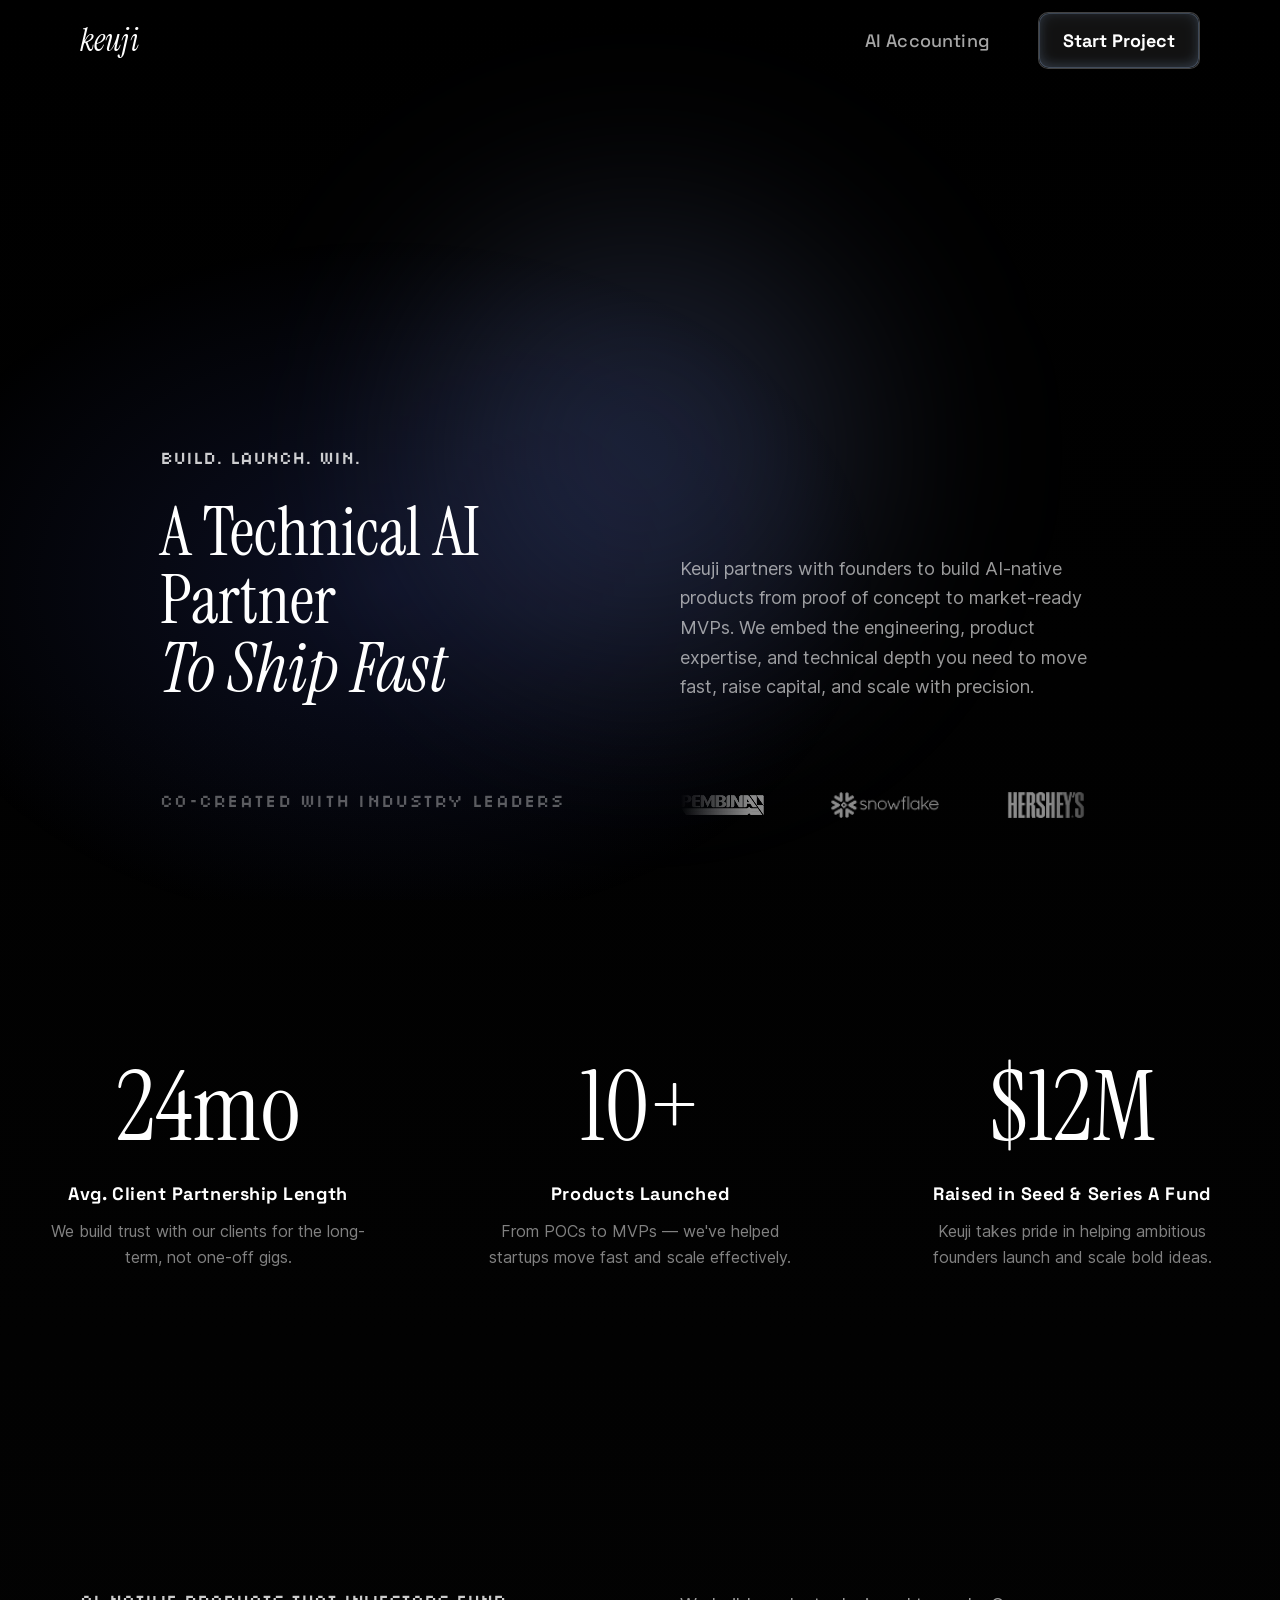
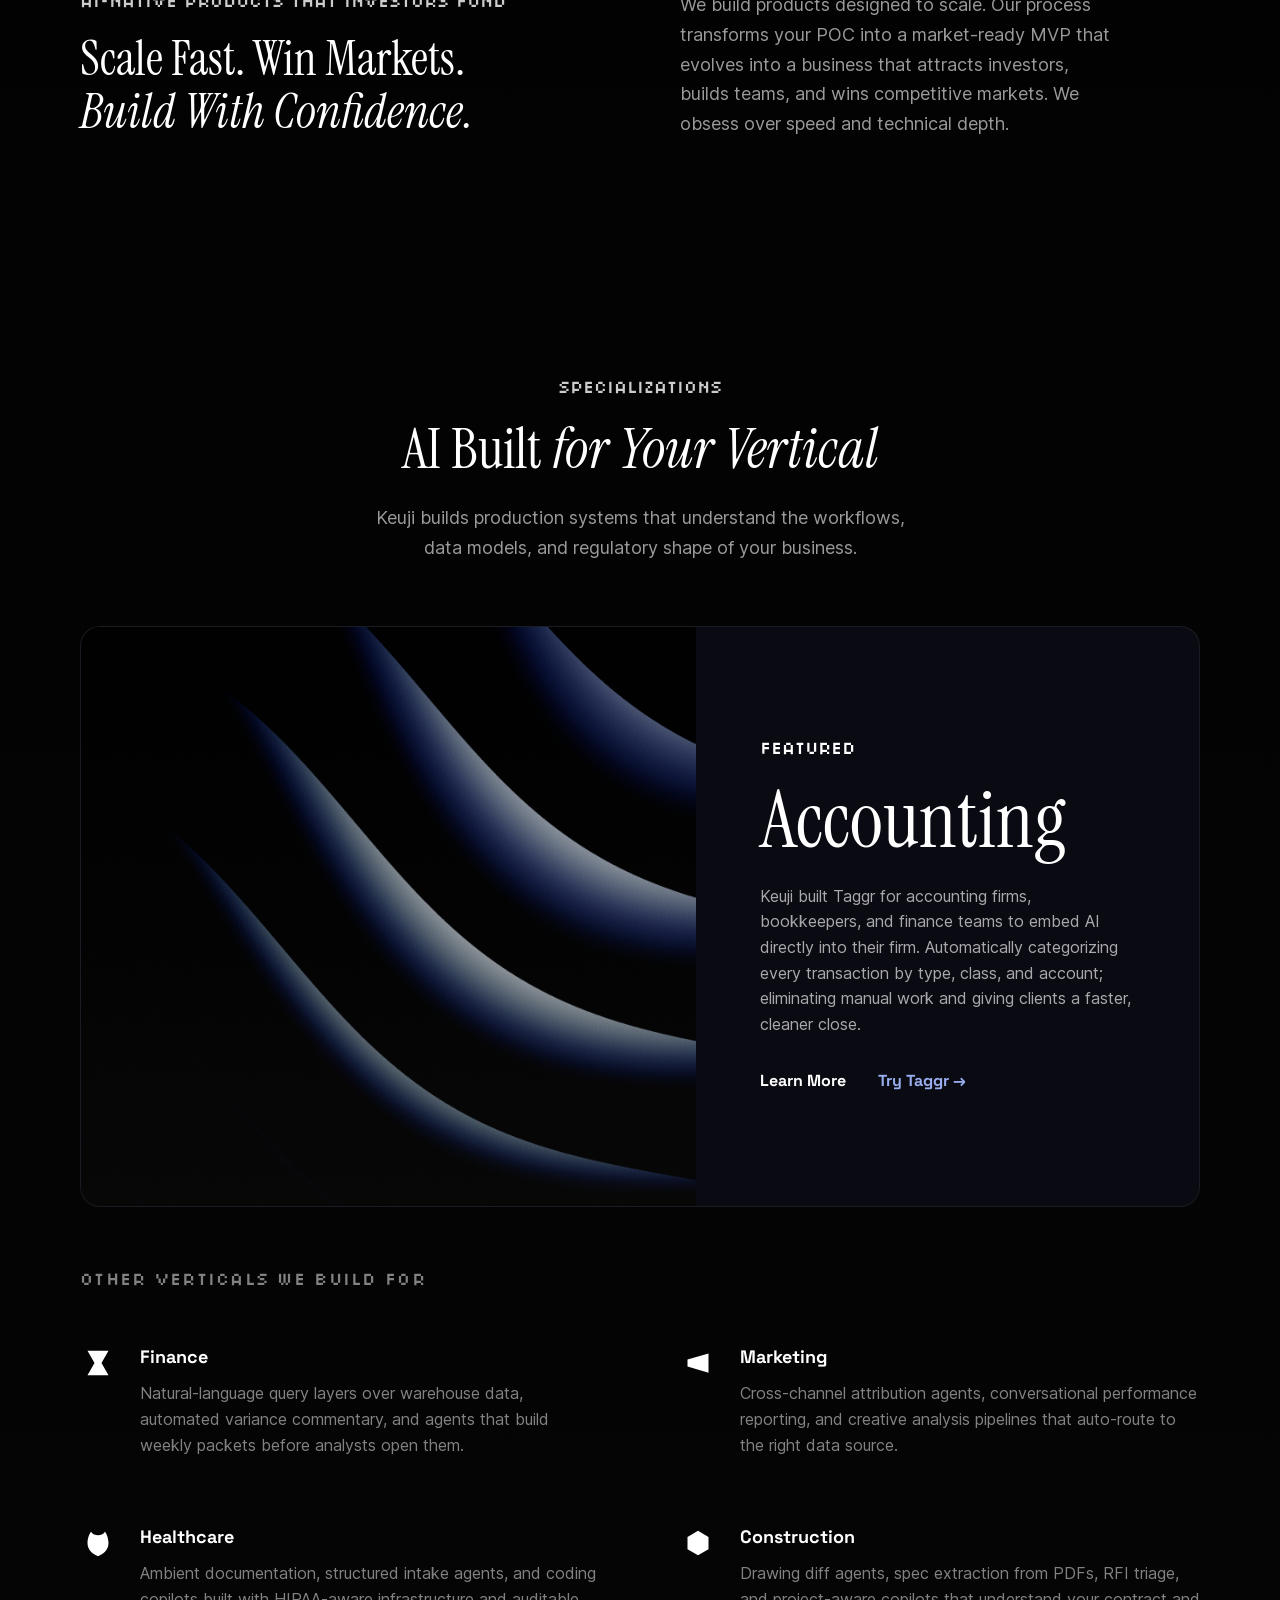
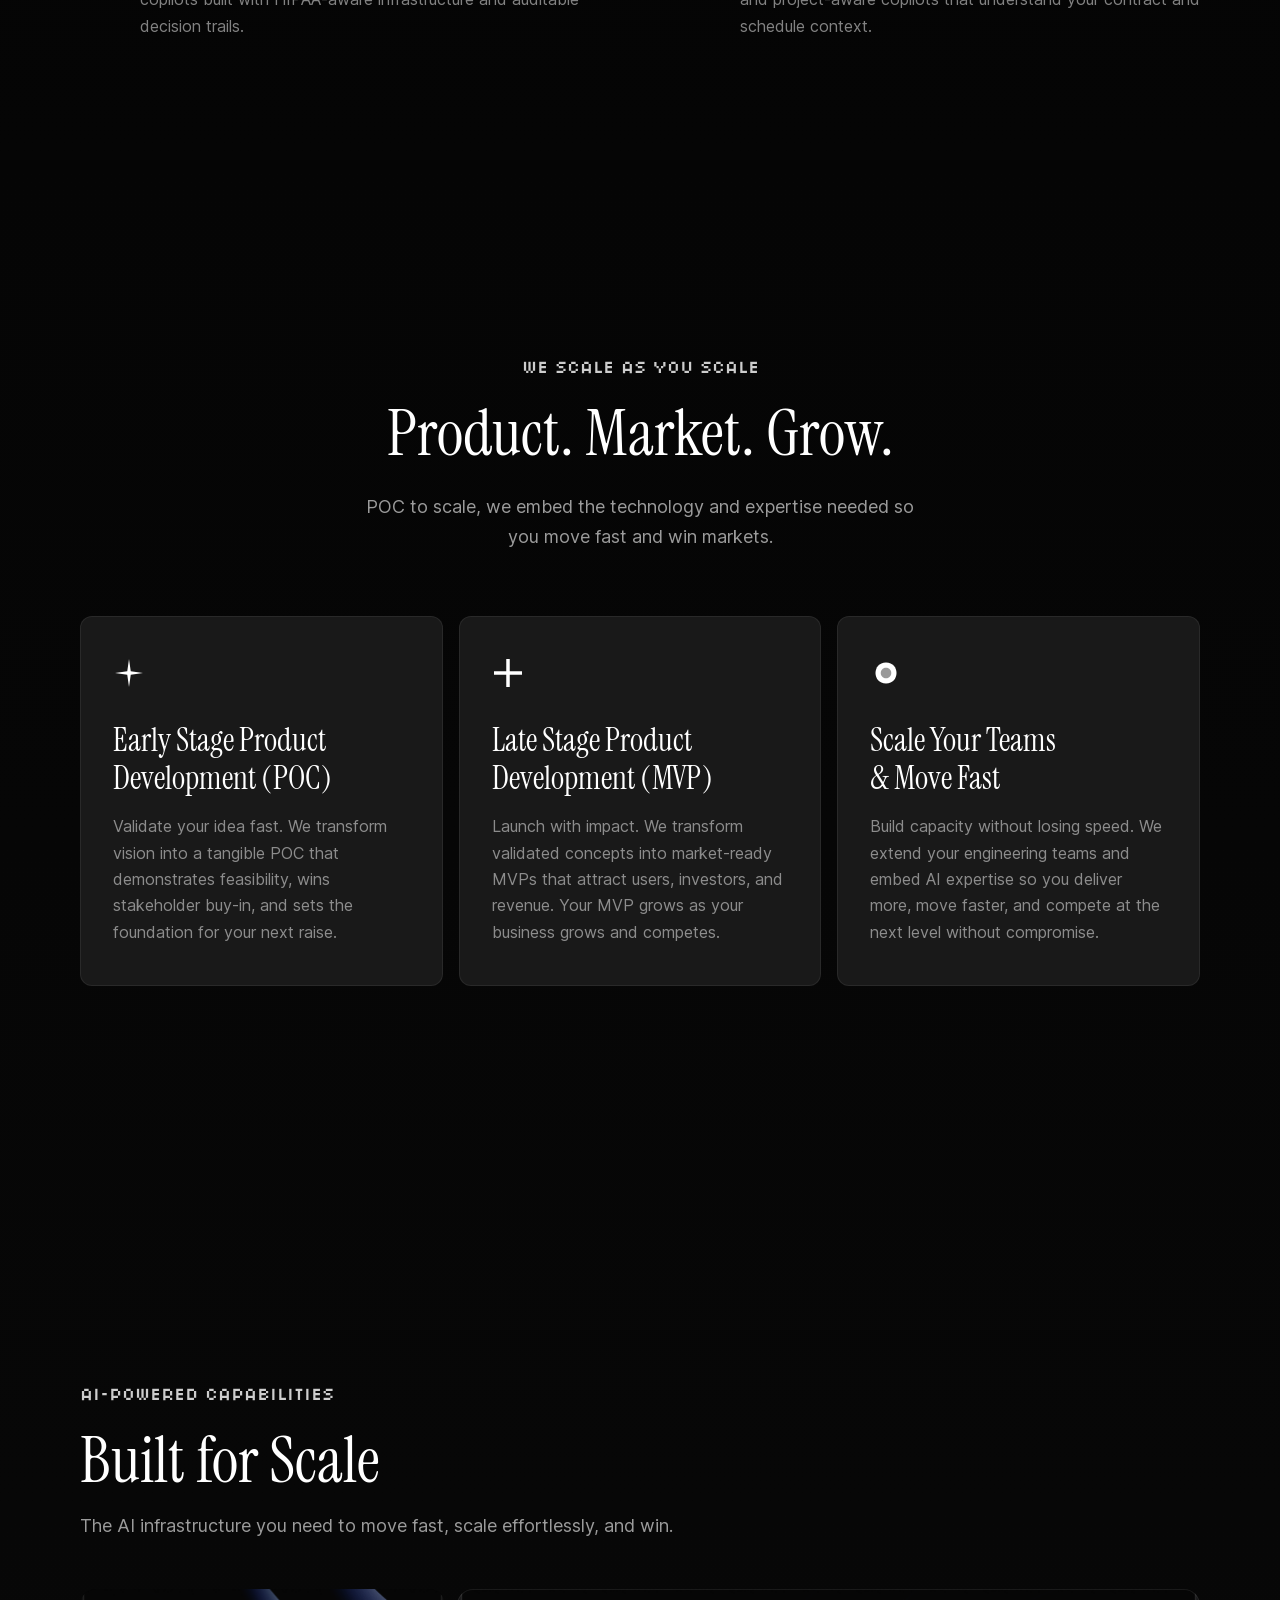
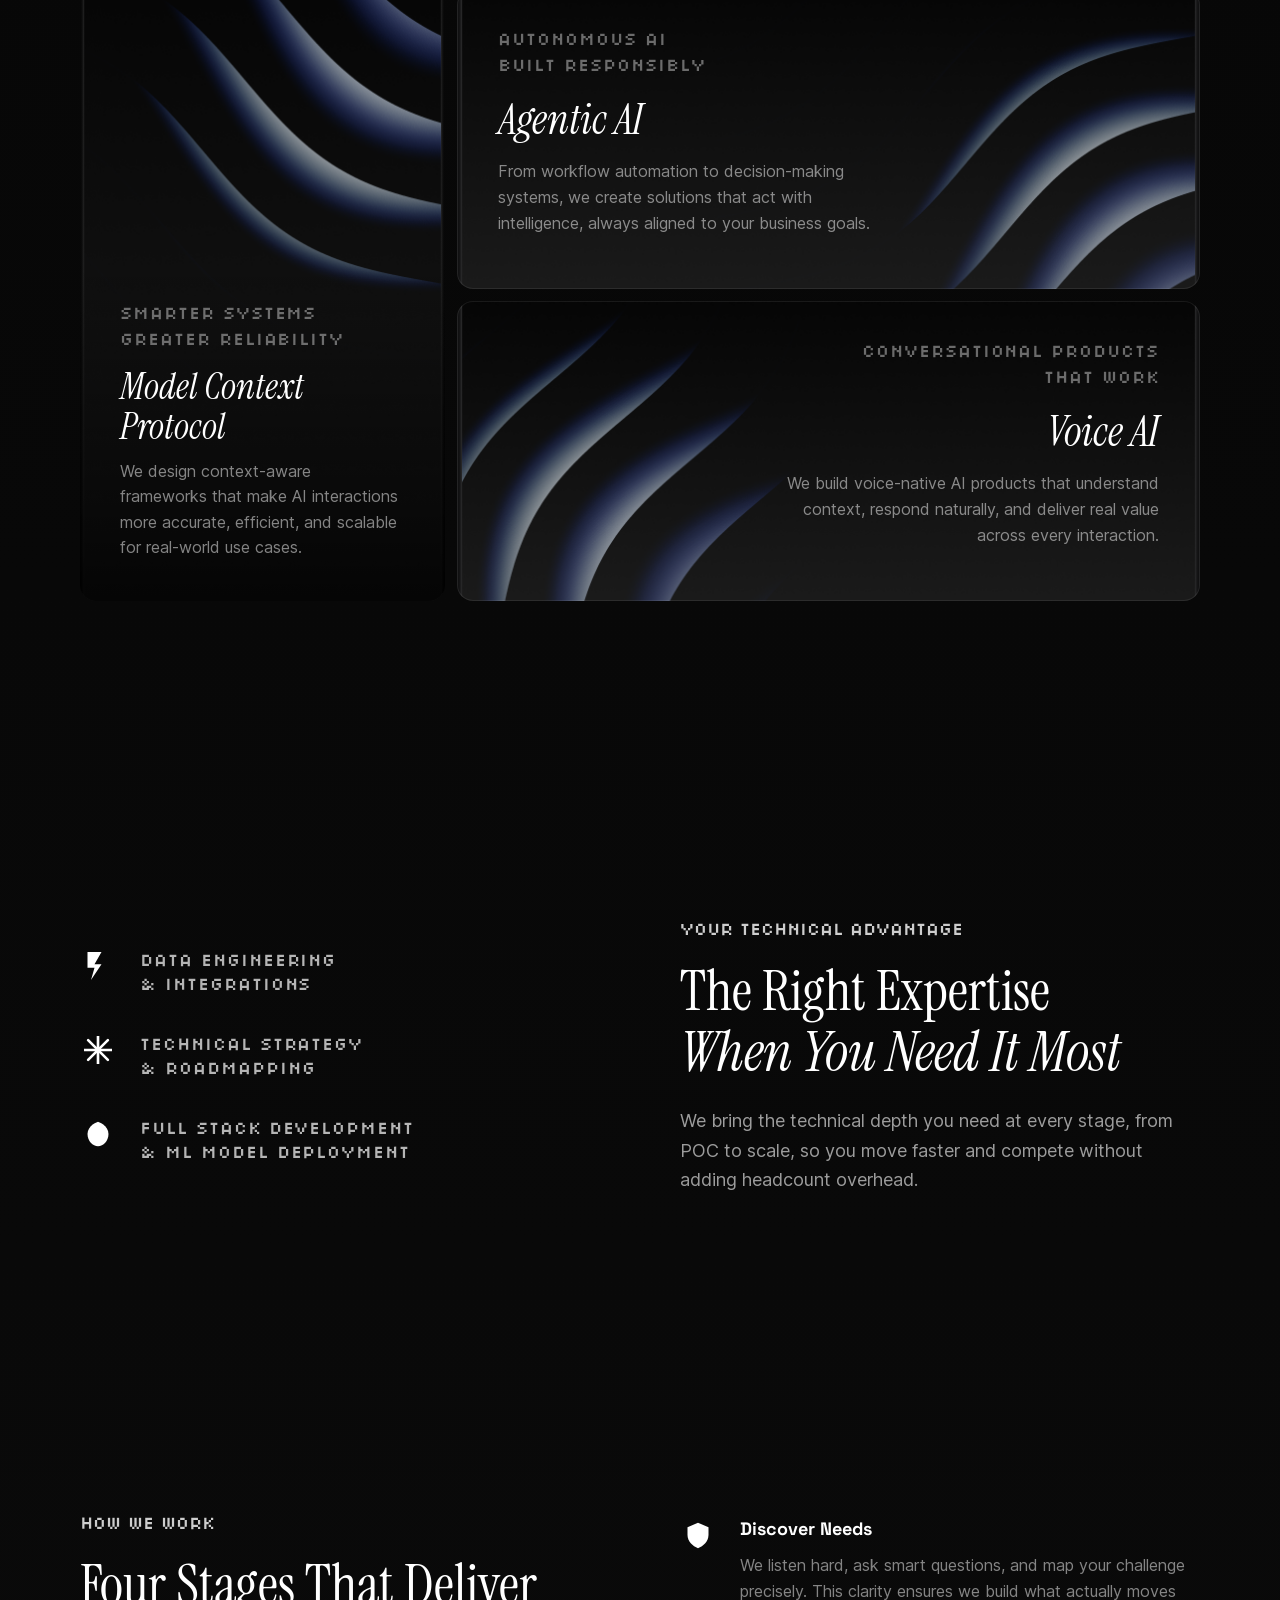
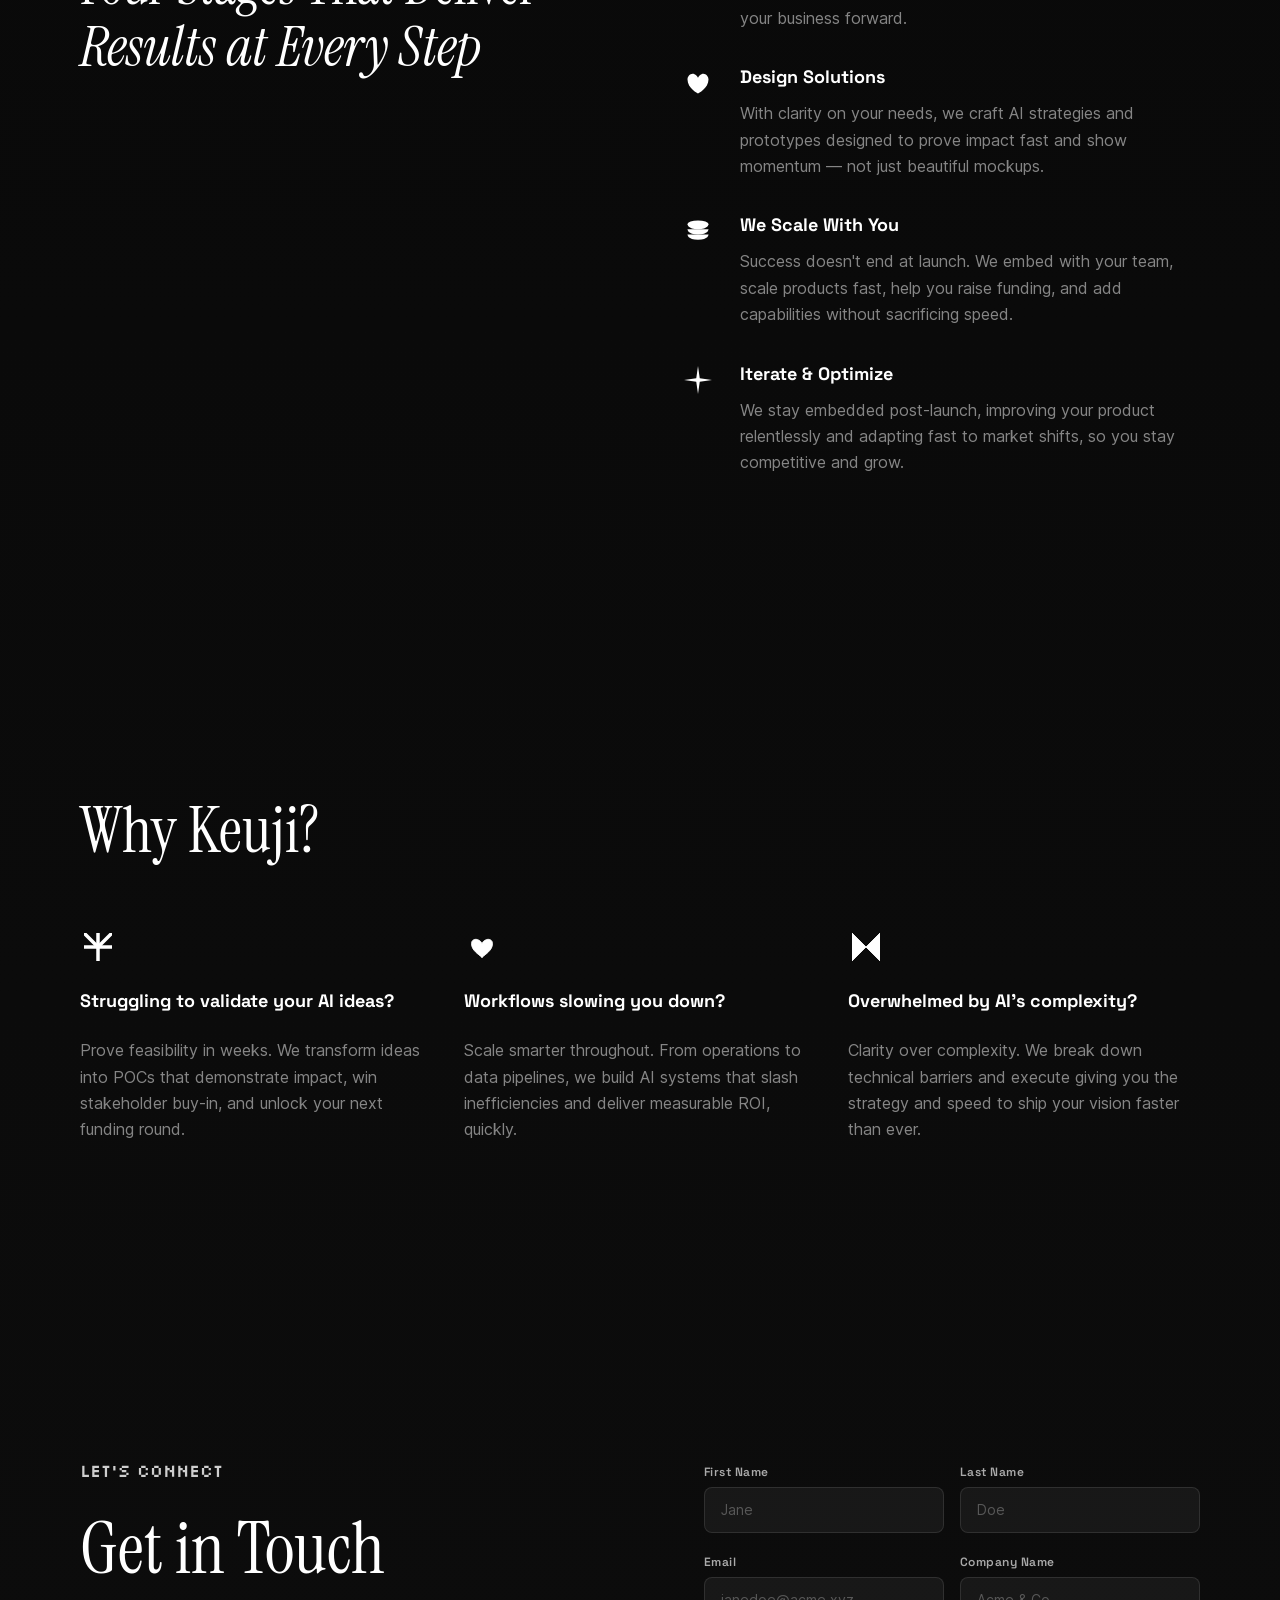
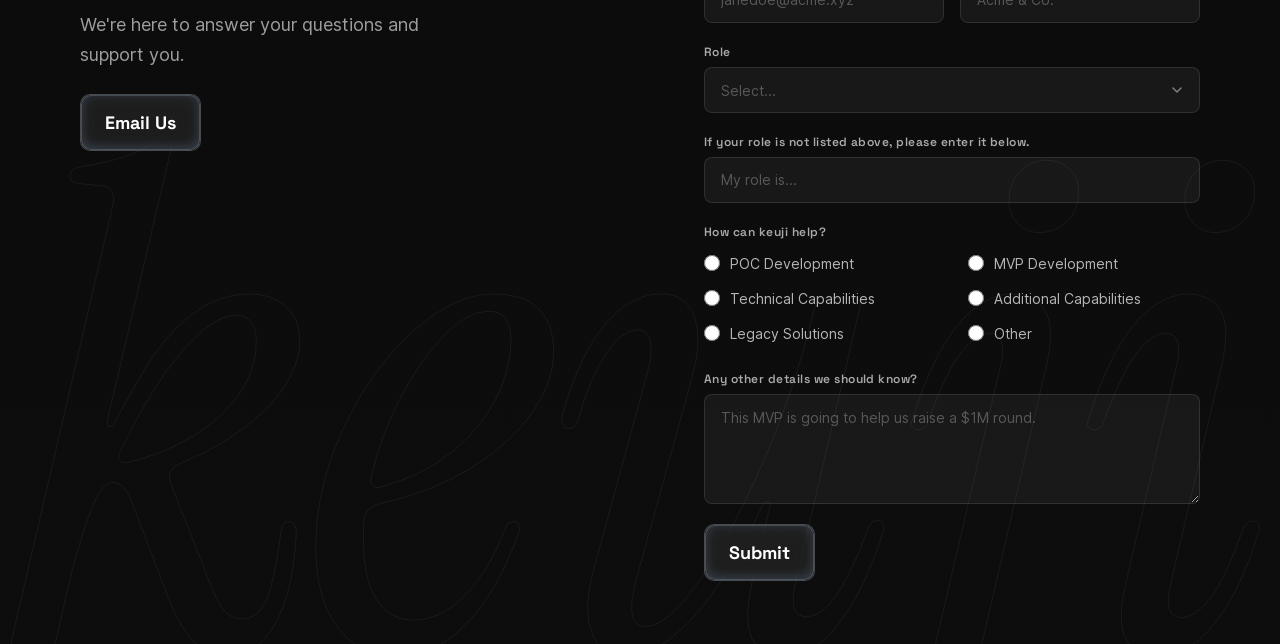
==== commit dabab5ea: "Redesign banner to two-column layout with image left, text right - Restructure banner as flex row: i" ====
--- a/index.html
+++ b/index.html
@@ -148,21 +148,24 @@
       <div class="banner-section">
         <a class="banner-card" id="banner-card" href="taggr.html">
 
-          <picture>
-            <source media="(max-width: 767px)" srcset="assets/banner-mobile.png" />
-            <img class="banner-card__bg" src="assets/banner-image.png" alt="" aria-hidden="true" />
-          </picture>
+          <div class="banner-card__image">
+            <picture>
+              <source media="(max-width: 767px)" srcset="assets/banner-mobile.png" />
+              <img class="banner-card__bg" src="assets/banner-image.png" alt="" aria-hidden="true" />
+            </picture>
+          </div>
 
           <div class="banner-card__content">
             <div class="banner-card__text reveal">
               <span class="eyebrow banner-card__eyebrow">Featured</span>
-              <h2 class="h2 banner-card__h2">
-                Taggr: Your Accounting<br>Firm's Unfair Advantage
-              </h2>
+              <h2 class="banner-card__h2">Accounting</h2>
               <p class="banner-card__body">
-                Taggr, our flagship product, automatically categorizes every transaction by type, class, and account, eliminating manual work and giving every client a faster, cleaner close.
+                Keuji built Taggr for accounting firms, bookkeepers, and finance teams to embed AI directly into their firm. Automatically categorizing every transaction by type, class, and account; eliminating manual work and giving clients a faster, cleaner close.
               </p>
-              <span class="banner-card__link">How We Do It →</span>
+              <div class="banner-card__ctas">
+                <span class="banner-card__link-learn">Learn More</span>
+                <span class="banner-card__link">Try Taggr →</span>
+              </div>
             </div>
           </div>
 
--- a/styles.css
+++ b/styles.css
@@ -752,12 +752,14 @@
   overflow: hidden;
   background: #0a0a12;
   border: 1px solid rgba(255,255,255,0.07);
-  display: block;
+  display: flex;
+  flex-direction: row;
+  min-height: 480px;
   --gx: 50%;
   --gy: 50%;
 }
 
-a.banner-card { cursor: pointer; }
+a.banner-card { cursor: pointer; text-decoration: none; }
 
 .banner-card::after {
   content: '';
@@ -771,48 +773,53 @@
   z-index: 2;
 }
 
-.banner-card:hover {
-  border-color: rgba(153,174,239,0.2);
-}
-
-.banner-card:hover::after {
-  opacity: 1;
-}
-
-/* Image is in-flow — its natural height drives the card height */
+.banner-card:hover { border-color: rgba(153,174,239,0.2); }
+.banner-card:hover::after { opacity: 1; }
+
+.banner-card__image {
+  flex: 0 0 55%;
+  overflow: hidden;
+  position: relative;
+}
+
+.banner-card__image picture {
+  display: block;
+  height: 100%;
+}
+
 .banner-card__bg {
   display: block;
   width: 100%;
-  height: auto;
-}
-
-/* Content overlays the image absolutely */
+  height: 100%;
+  object-fit: cover;
+  object-position: center;
+}
+
 .banner-card__content {
-  position: absolute;
-  inset: 0;
+  flex: 1;
   display: flex;
   align-items: center;
-  justify-content: flex-end;
-  padding: var(--sp-80) var(--sp-64) var(--sp-80) var(--sp-80);
-  z-index: 3;
+  padding: var(--sp-64);
+  z-index: 1;
 }
 
 .banner-card__text {
-  width: 42%;
-  text-align: left;
+  width: 100%;
 }
 
 .banner-card__eyebrow {
+  display: block;
   margin-bottom: var(--sp-16);
 }
 
 .banner-card__h2 {
-  font-size: 48px;
-  line-height: 1.05;
+  font-family: var(--font-serif);
+  font-size: 80px;
+  font-weight: 400;
+  line-height: 1.0;
+  color: var(--color-white);
   margin-bottom: var(--sp-24);
 }
-
-.banner-card__h2 em { font-style: italic; }
 
 .banner-card__body {
   font-size: 16px;
@@ -820,16 +827,26 @@
   color: rgba(255,255,255,0.65);
 }
 
-.banner-card__link {
-  display: inline-block;
-  margin-top: var(--sp-24);
-  color: var(--color-blue);
+.banner-card__ctas {
+  display: flex;
+  gap: var(--sp-32);
+  align-items: center;
+  margin-top: var(--sp-32);
+}
+
+.banner-card__link-learn {
   font-family: var(--font-action);
   font-size: 16px;
   font-weight: 700;
-  text-decoration: none;
-}
-.banner-card__link:hover { text-decoration: underline; }
+  color: var(--color-white);
+}
+
+.banner-card__link {
+  font-family: var(--font-action);
+  font-size: 16px;
+  font-weight: 700;
+  color: var(--color-blue);
+}
 
 /* ============================================================
    CAPABILITIES
@@ -1094,11 +1111,14 @@
   }
 
   /* ── Banner ── */
+  .banner-card__image {
+    flex: 0 0 52%;
+  }
   .banner-card__content {
-    padding: var(--sp-64) var(--sp-48) var(--sp-64) var(--sp-64);
-  }
-  .banner-card__text {
-    width: 52%;
+    padding: var(--sp-48);
+  }
+  .banner-card__h2 {
+    font-size: 64px;
   }
 
   /* ── Capabilities ── */
@@ -1190,21 +1210,28 @@
   }
 
   /* ── Banner ── */
+  .banner-card {
+    flex-direction: column;
+    min-height: 0;
+  }
+  .banner-card__image {
+    flex: 0 0 auto;
+    width: 100%;
+    aspect-ratio: 4 / 3;
+  }
   .banner-card__bg {
-    aspect-ratio: 1 / 1;
+    height: 100%;
     object-fit: cover;
     object-position: center;
   }
   .banner-card__content {
     padding: var(--sp-40) var(--sp-32);
-    justify-content: flex-start;
     align-items: flex-start;
   }
   .banner-card__text {
     width: 100%;
-    max-width: 480px;
-  }
-  .banner-card__h2 { font-size: 36px; }
+  }
+  .banner-card__h2 { font-size: 48px; }
 
   /* ── Capabilities ── */
   .capabilities__header {
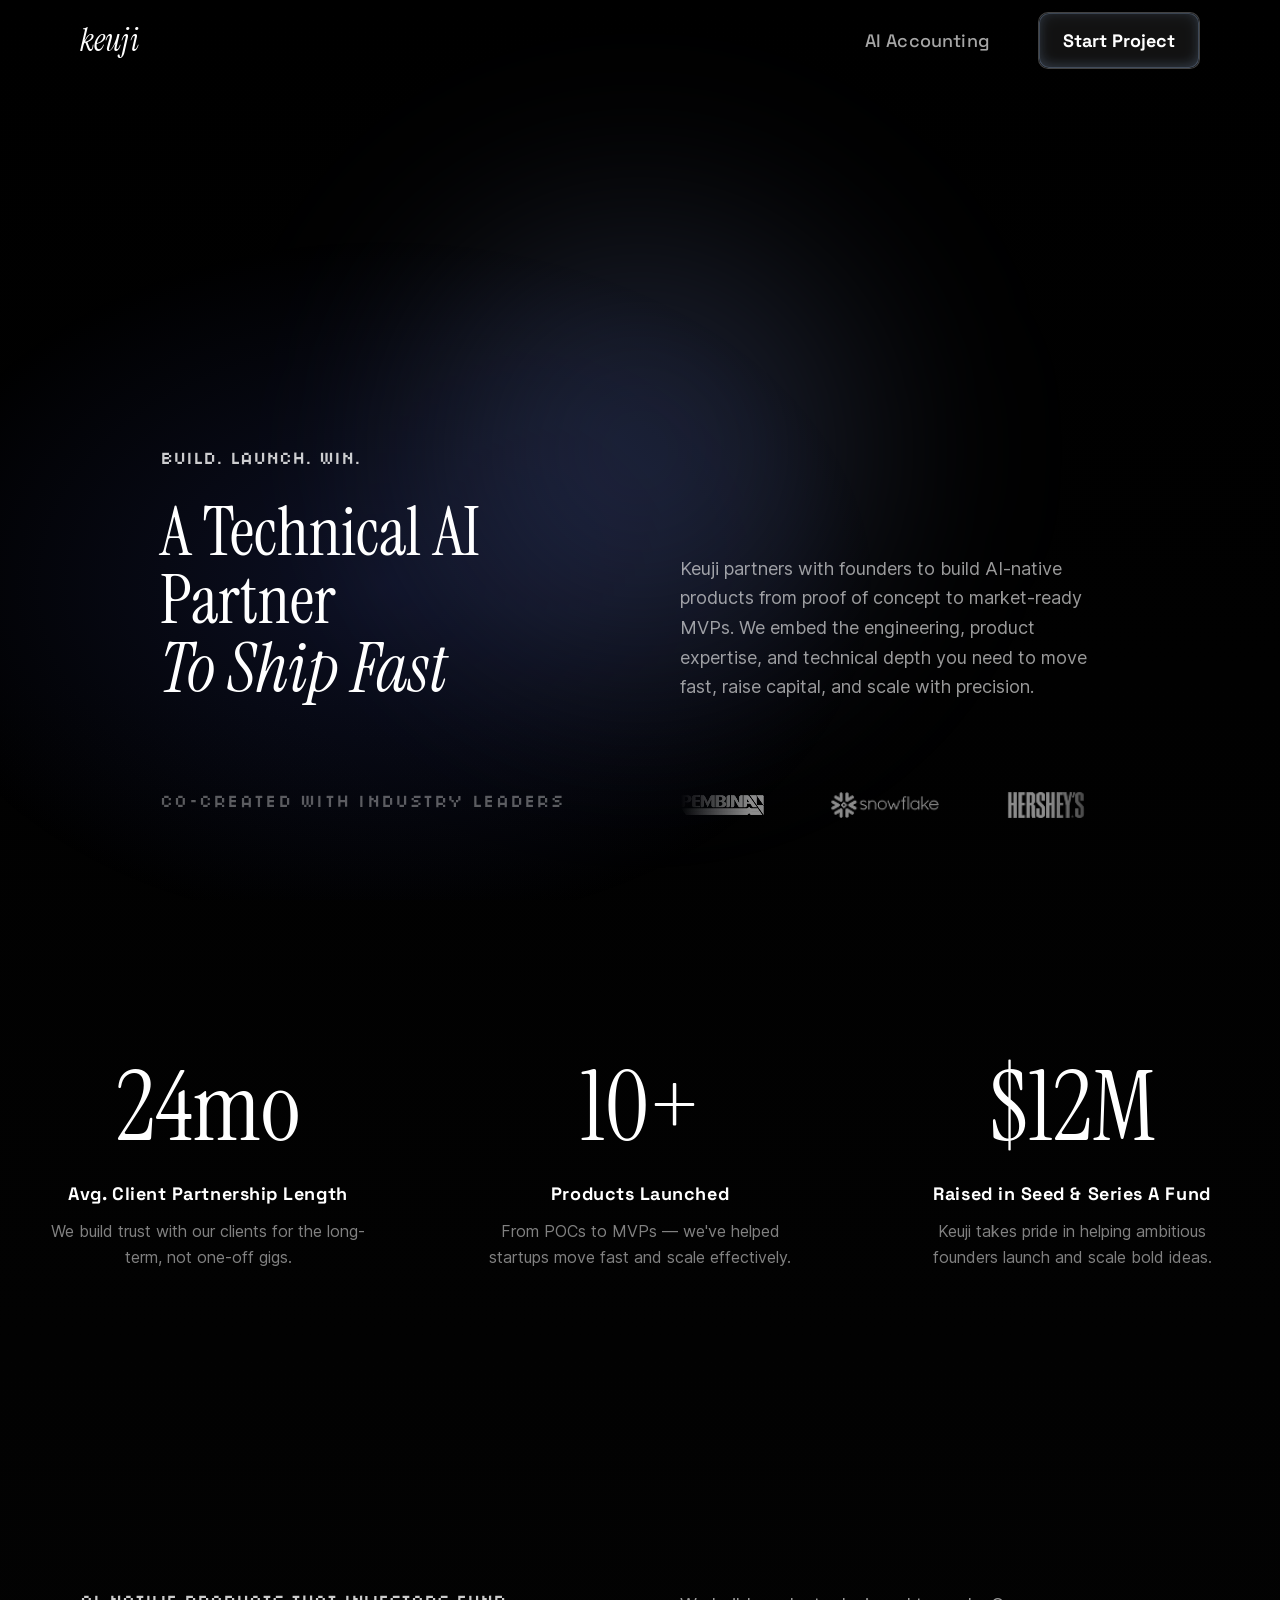
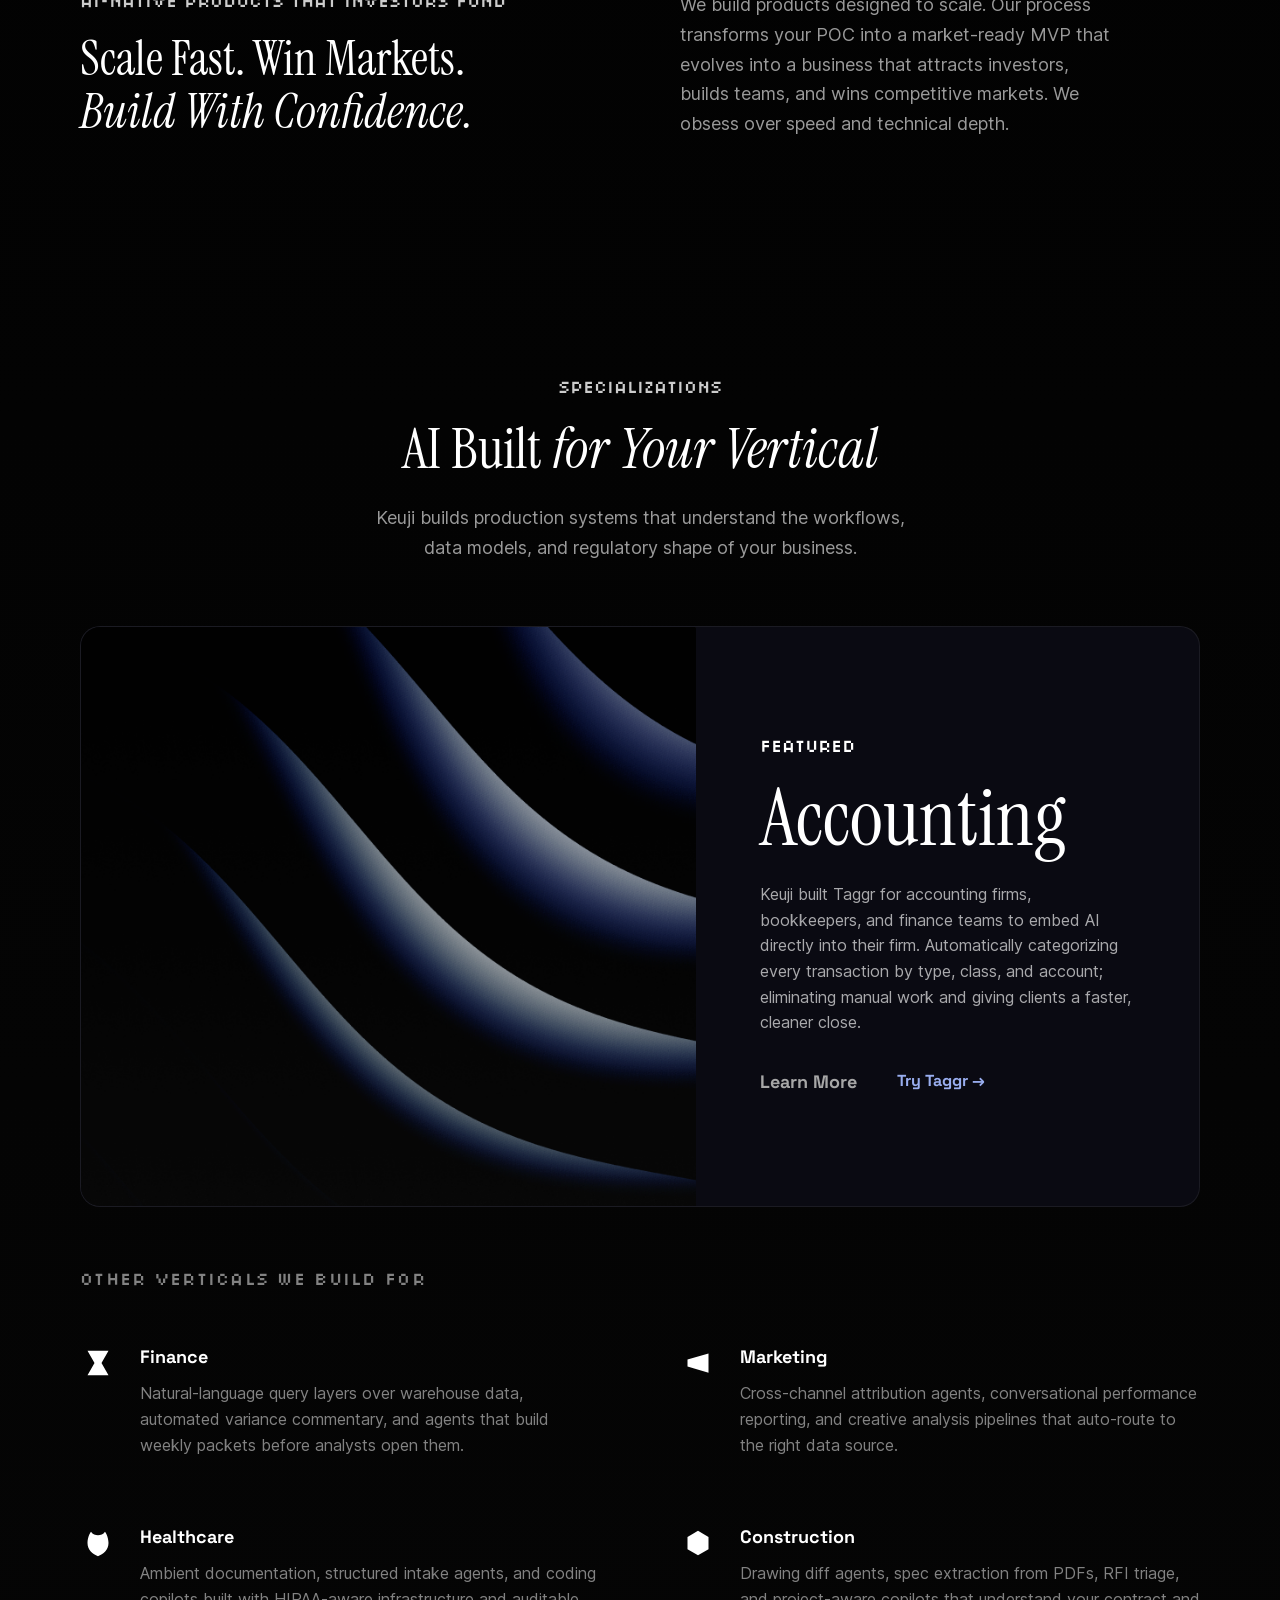
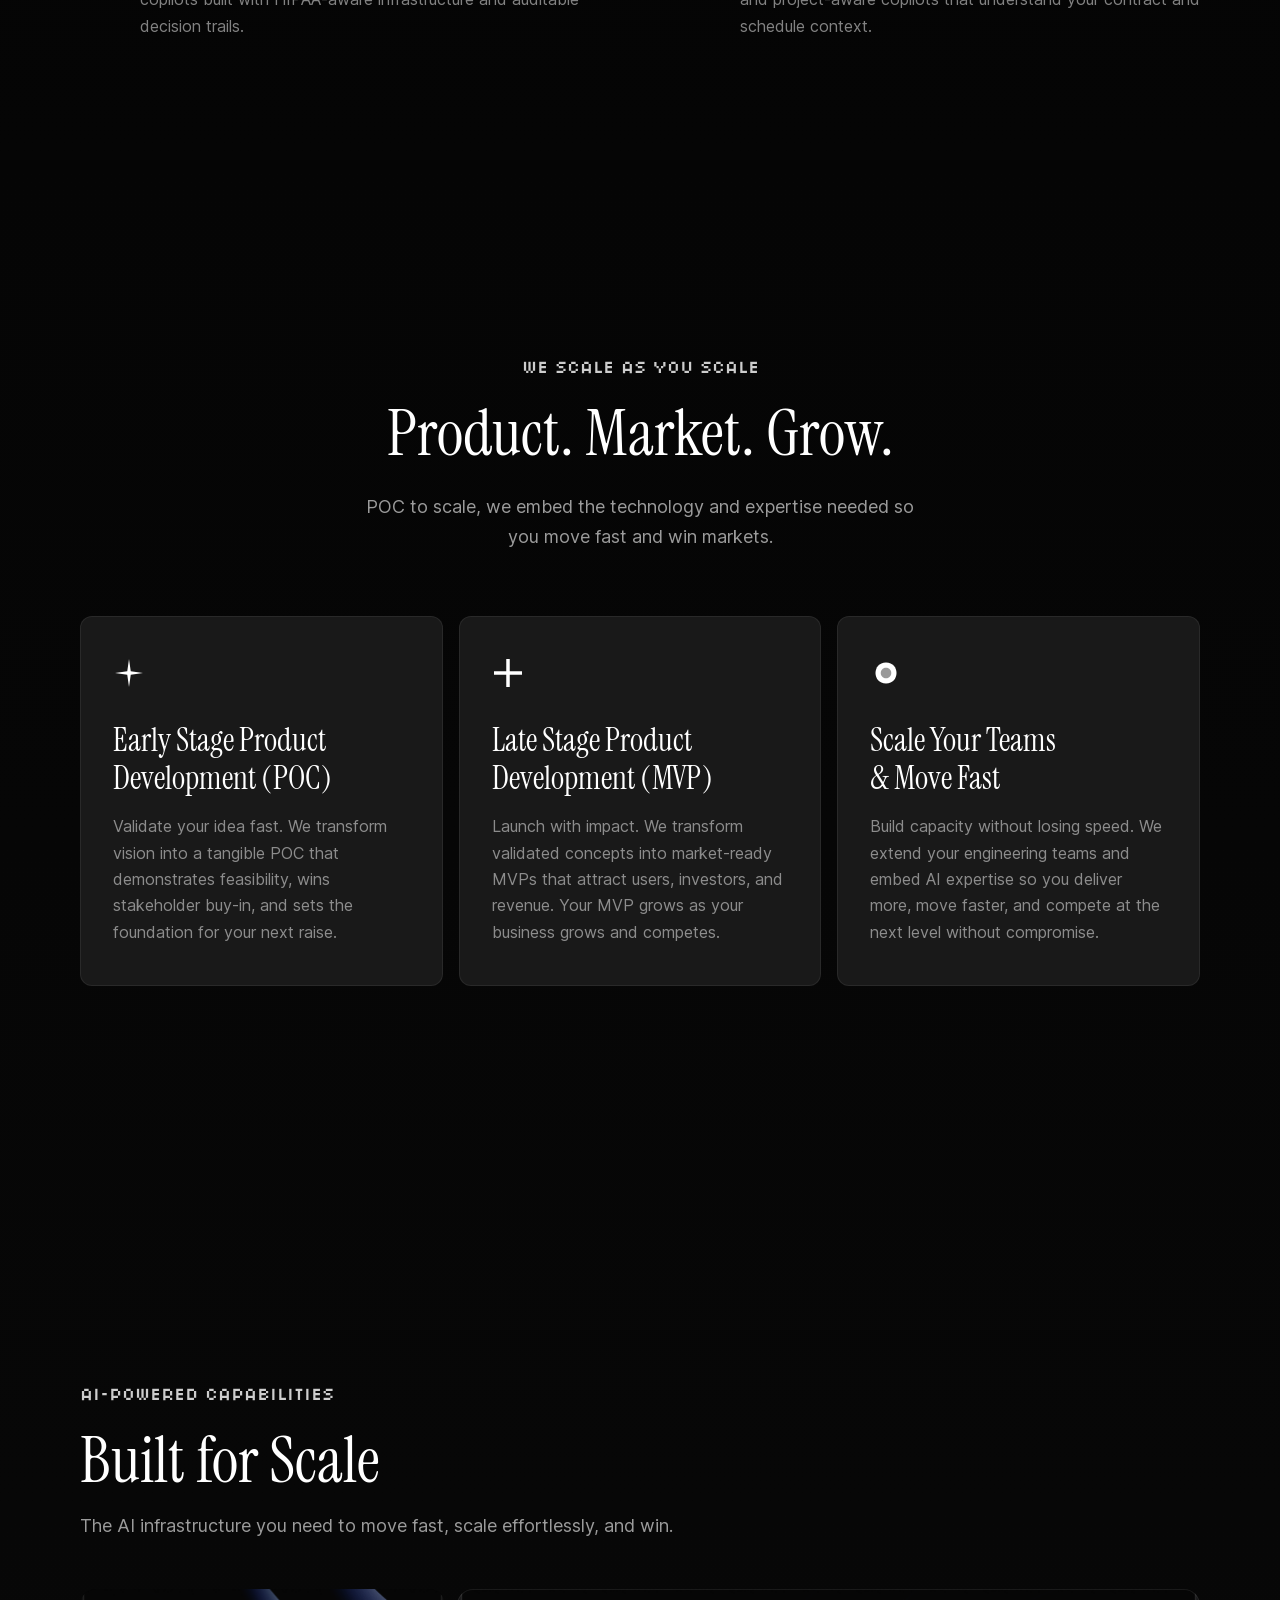
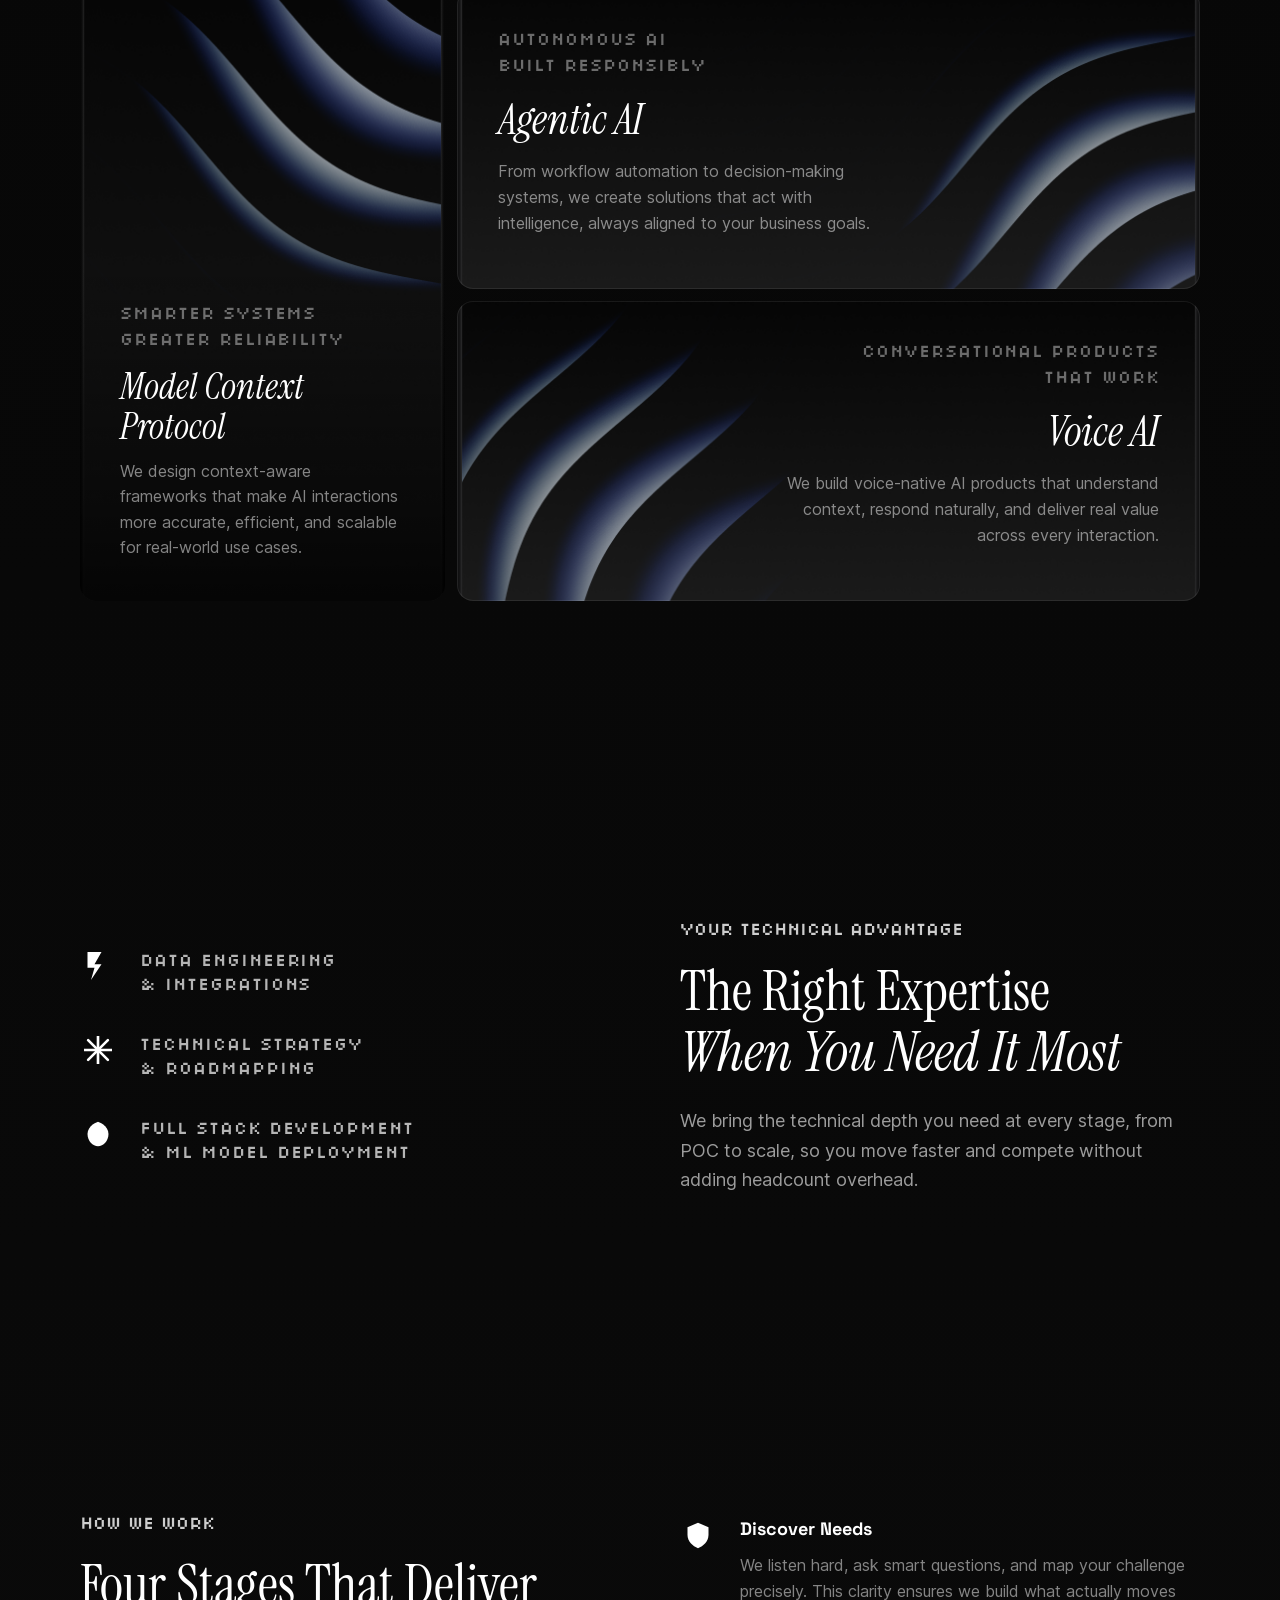
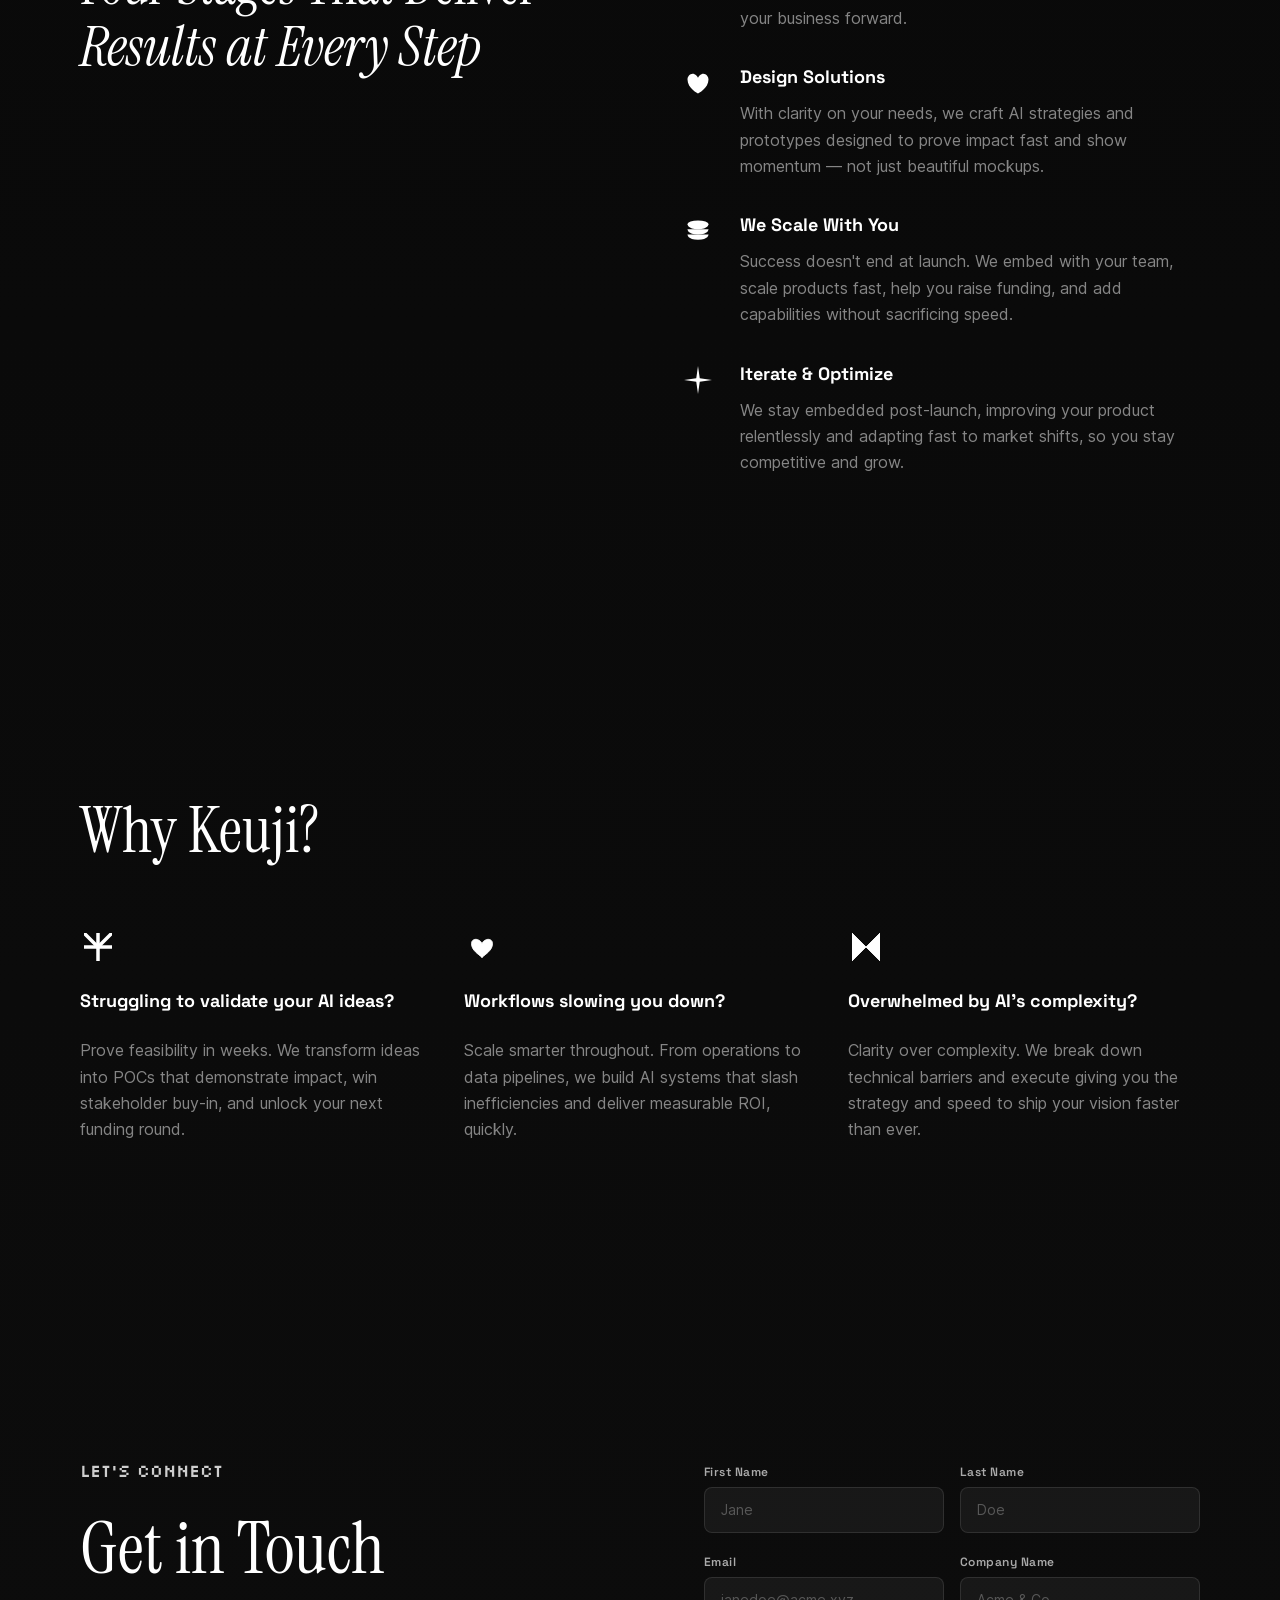
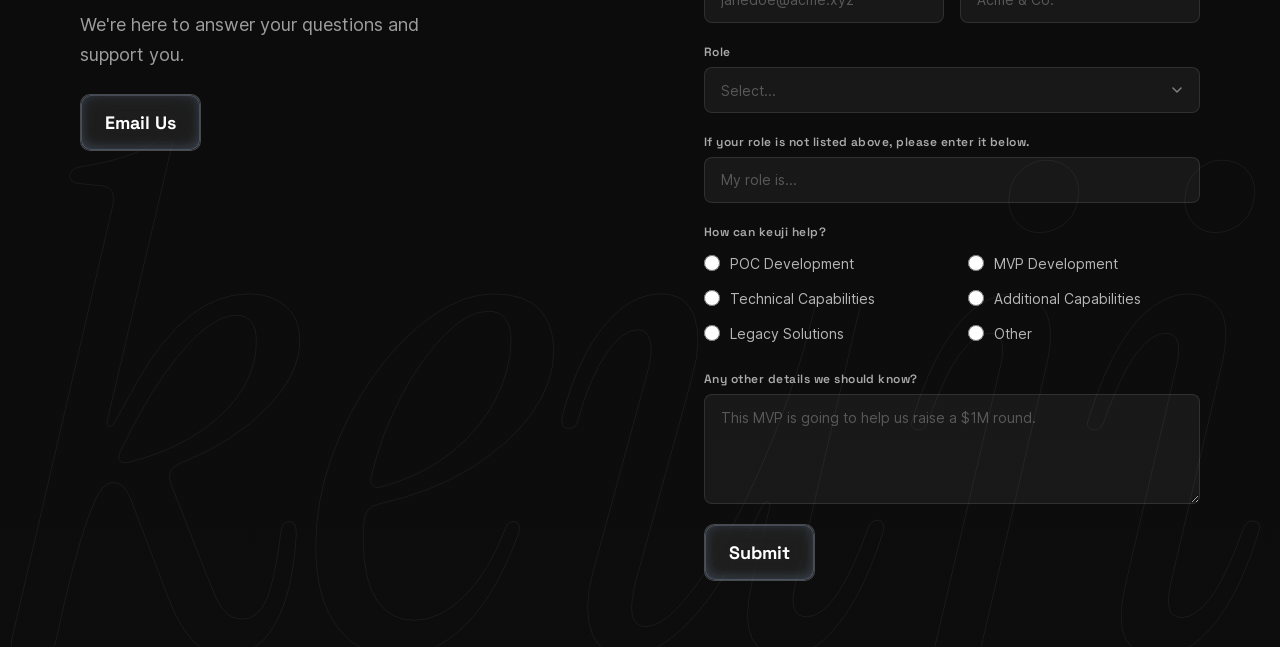
==== commit c0db1550: "Update banner CTAs with proper links and styling - Learn More: Space Grotesk 18px, #A7A7A7, links to" ====
--- a/index.html
+++ b/index.html
@@ -146,7 +146,7 @@
       </div>
 
       <div class="banner-section">
-        <a class="banner-card" id="banner-card" href="taggr.html">
+        <div class="banner-card" id="banner-card">
 
           <div class="banner-card__image">
             <picture>
@@ -163,13 +163,13 @@
                 Keuji built Taggr for accounting firms, bookkeepers, and finance teams to embed AI directly into their firm. Automatically categorizing every transaction by type, class, and account; eliminating manual work and giving clients a faster, cleaner close.
               </p>
               <div class="banner-card__ctas">
-                <span class="banner-card__link-learn">Learn More</span>
-                <span class="banner-card__link">Try Taggr →</span>
-              </div>
-            </div>
-          </div>
-
-        </a>
+                <a class="banner-card__link-learn" href="taggr.html">Learn More</a>
+                <a class="banner-card__link" href="https://taggr.finance/" target="_blank" rel="noopener">Try Taggr →</a>
+              </div>
+            </div>
+          </div>
+
+        </div>
       </div>
 
       <div class="container">
--- a/styles.css
+++ b/styles.css
@@ -760,6 +760,7 @@
 }
 
 a.banner-card { cursor: pointer; text-decoration: none; }
+div.banner-card { cursor: default; }
 
 .banner-card::after {
   content: '';
@@ -829,24 +830,30 @@
 
 .banner-card__ctas {
   display: flex;
-  gap: var(--sp-32);
+  gap: var(--sp-40);
   align-items: center;
   margin-top: var(--sp-32);
 }
 
 .banner-card__link-learn {
   font-family: var(--font-action);
-  font-size: 16px;
+  font-size: 18px;
   font-weight: 700;
-  color: var(--color-white);
-}
+  color: #A7A7A7;
+  text-decoration: none;
+}
+
+.banner-card__link-learn:hover { color: var(--color-white); }
 
 .banner-card__link {
   font-family: var(--font-action);
   font-size: 16px;
   font-weight: 700;
   color: var(--color-blue);
-}
+  text-decoration: none;
+}
+
+.banner-card__link:hover { text-decoration: underline; }
 
 /* ============================================================
    CAPABILITIES
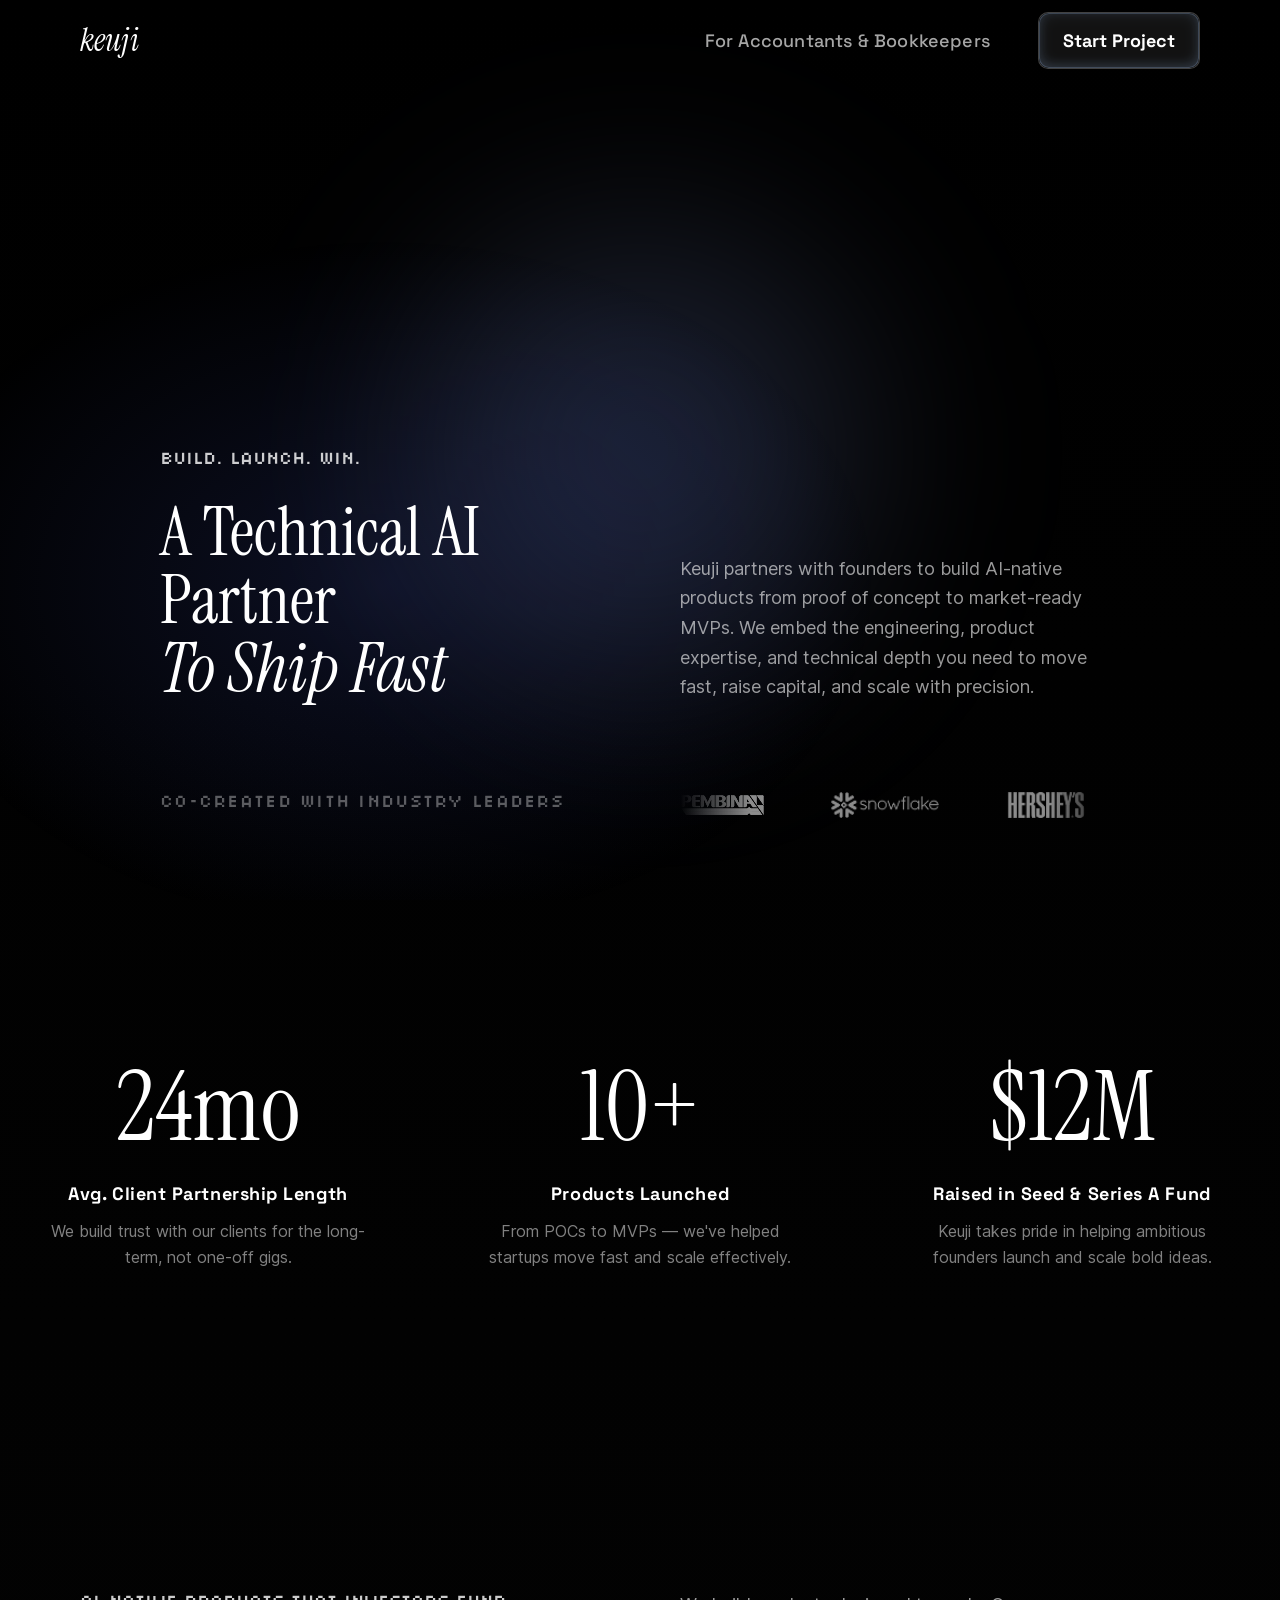
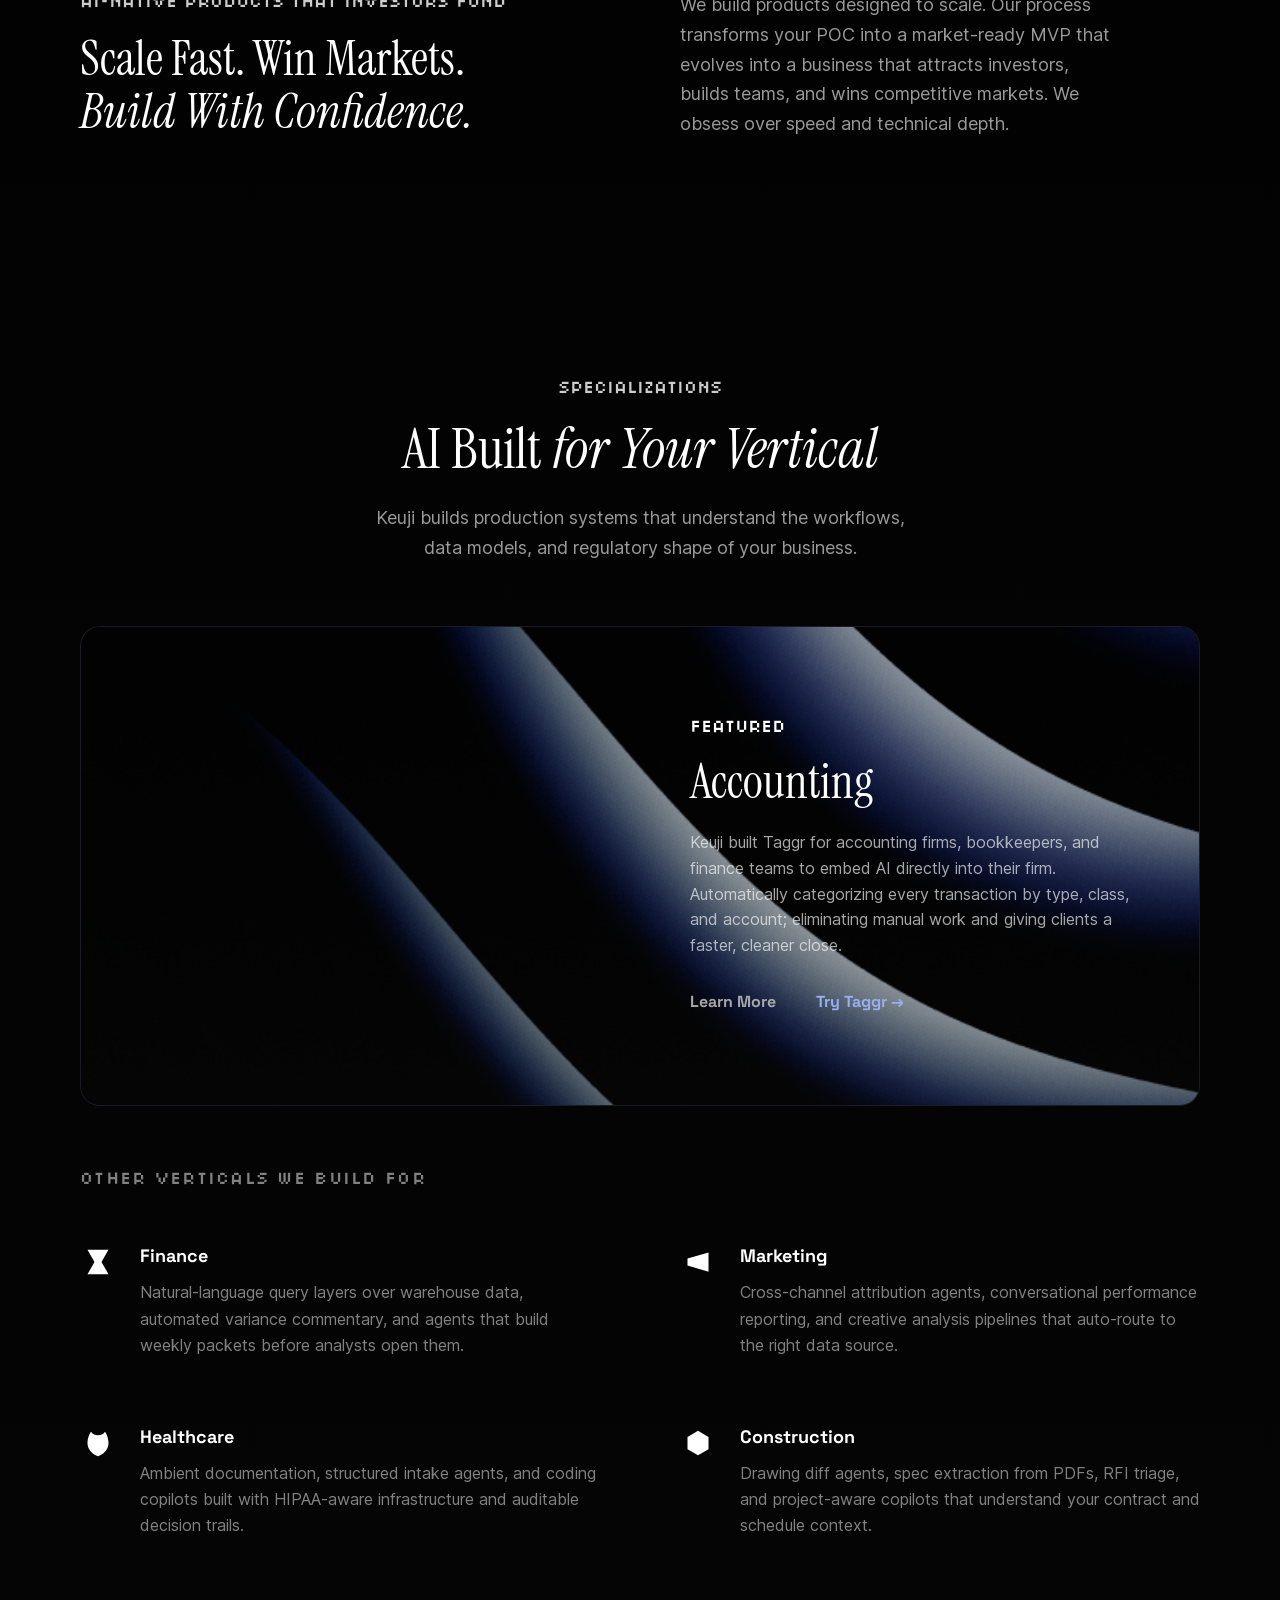
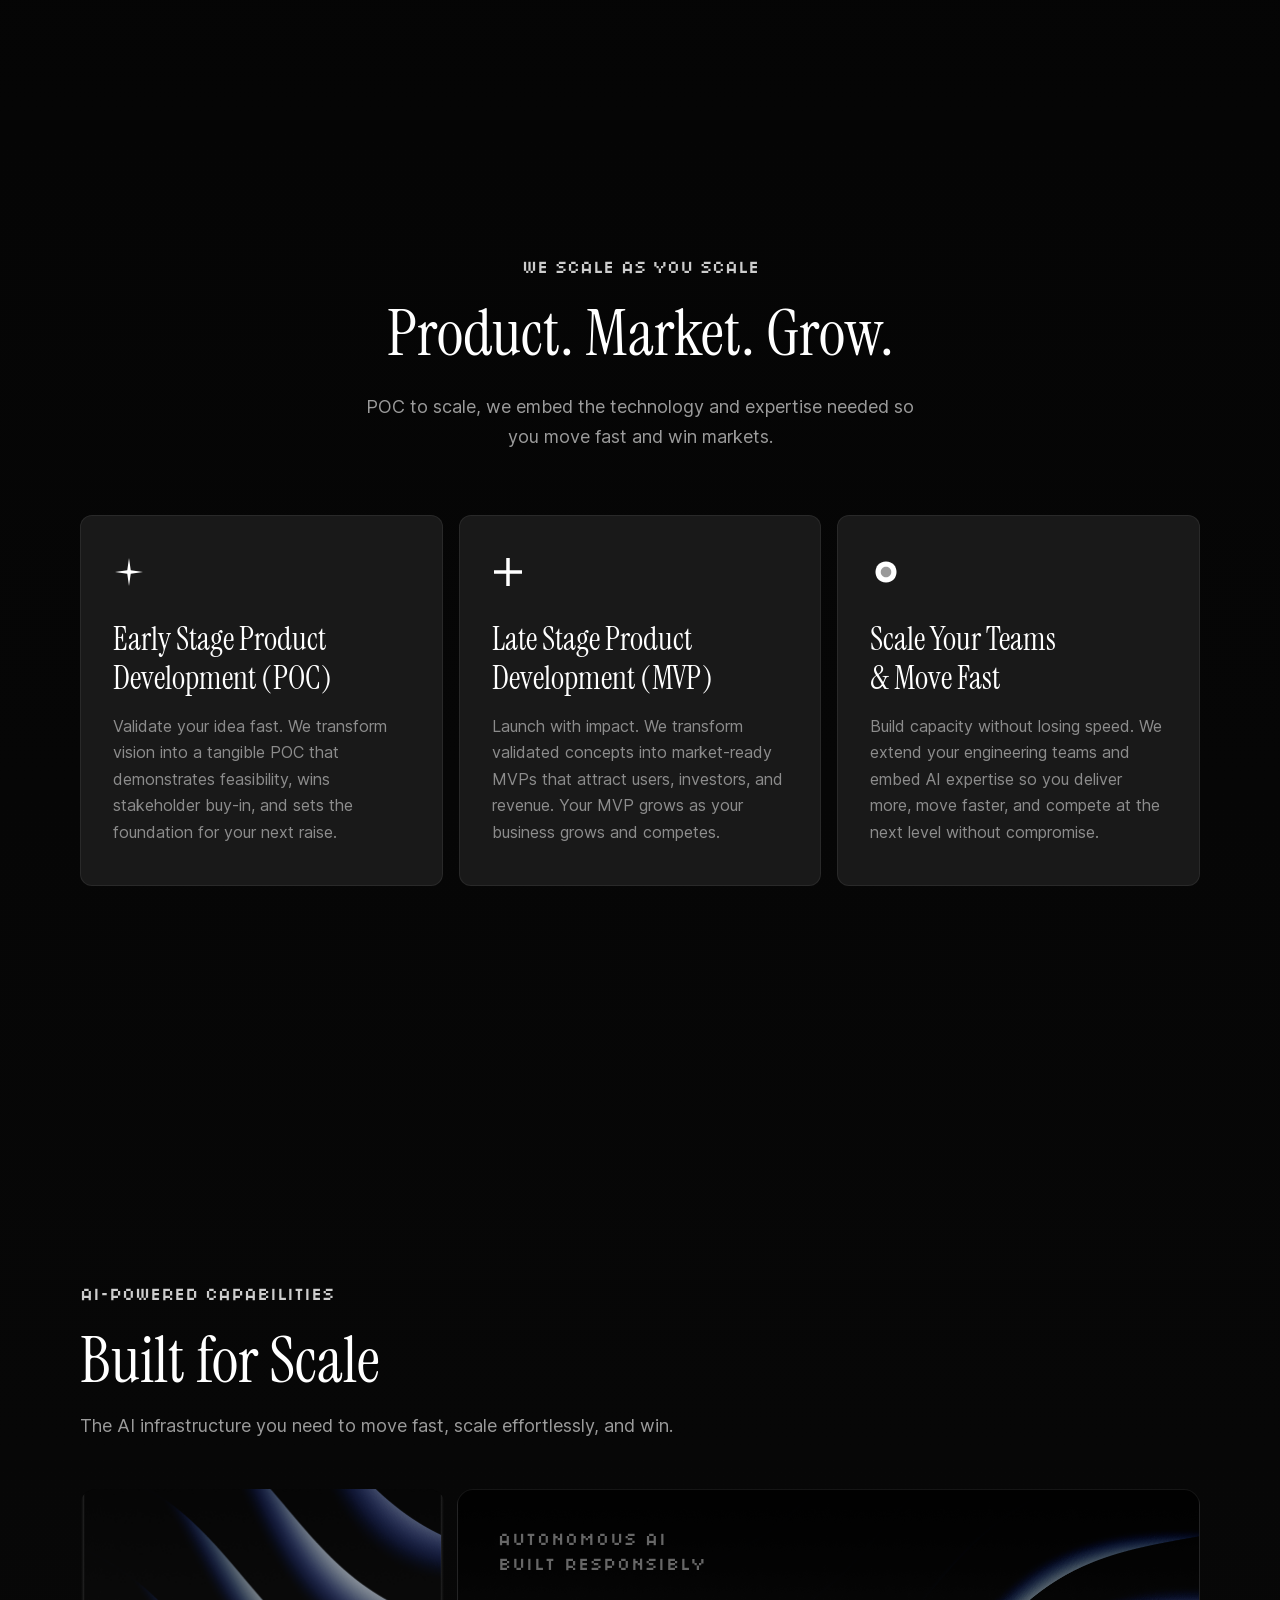
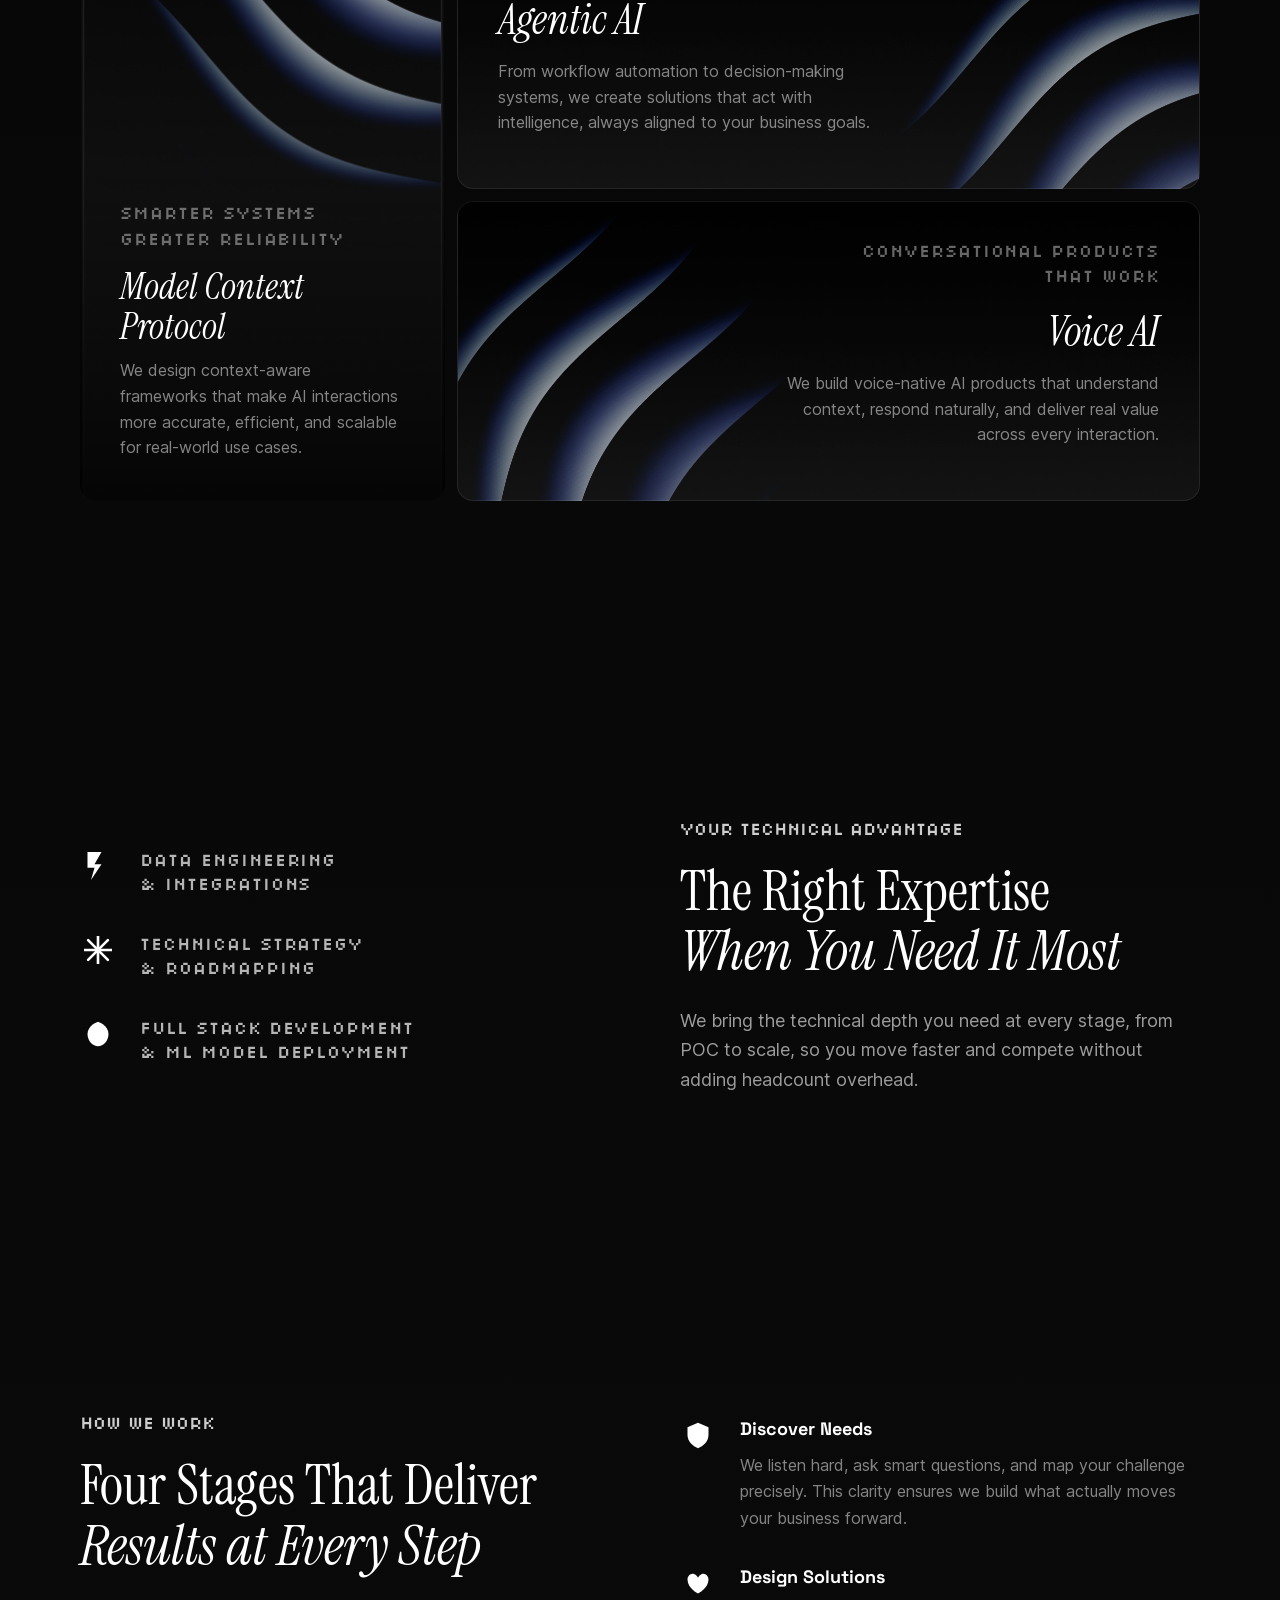
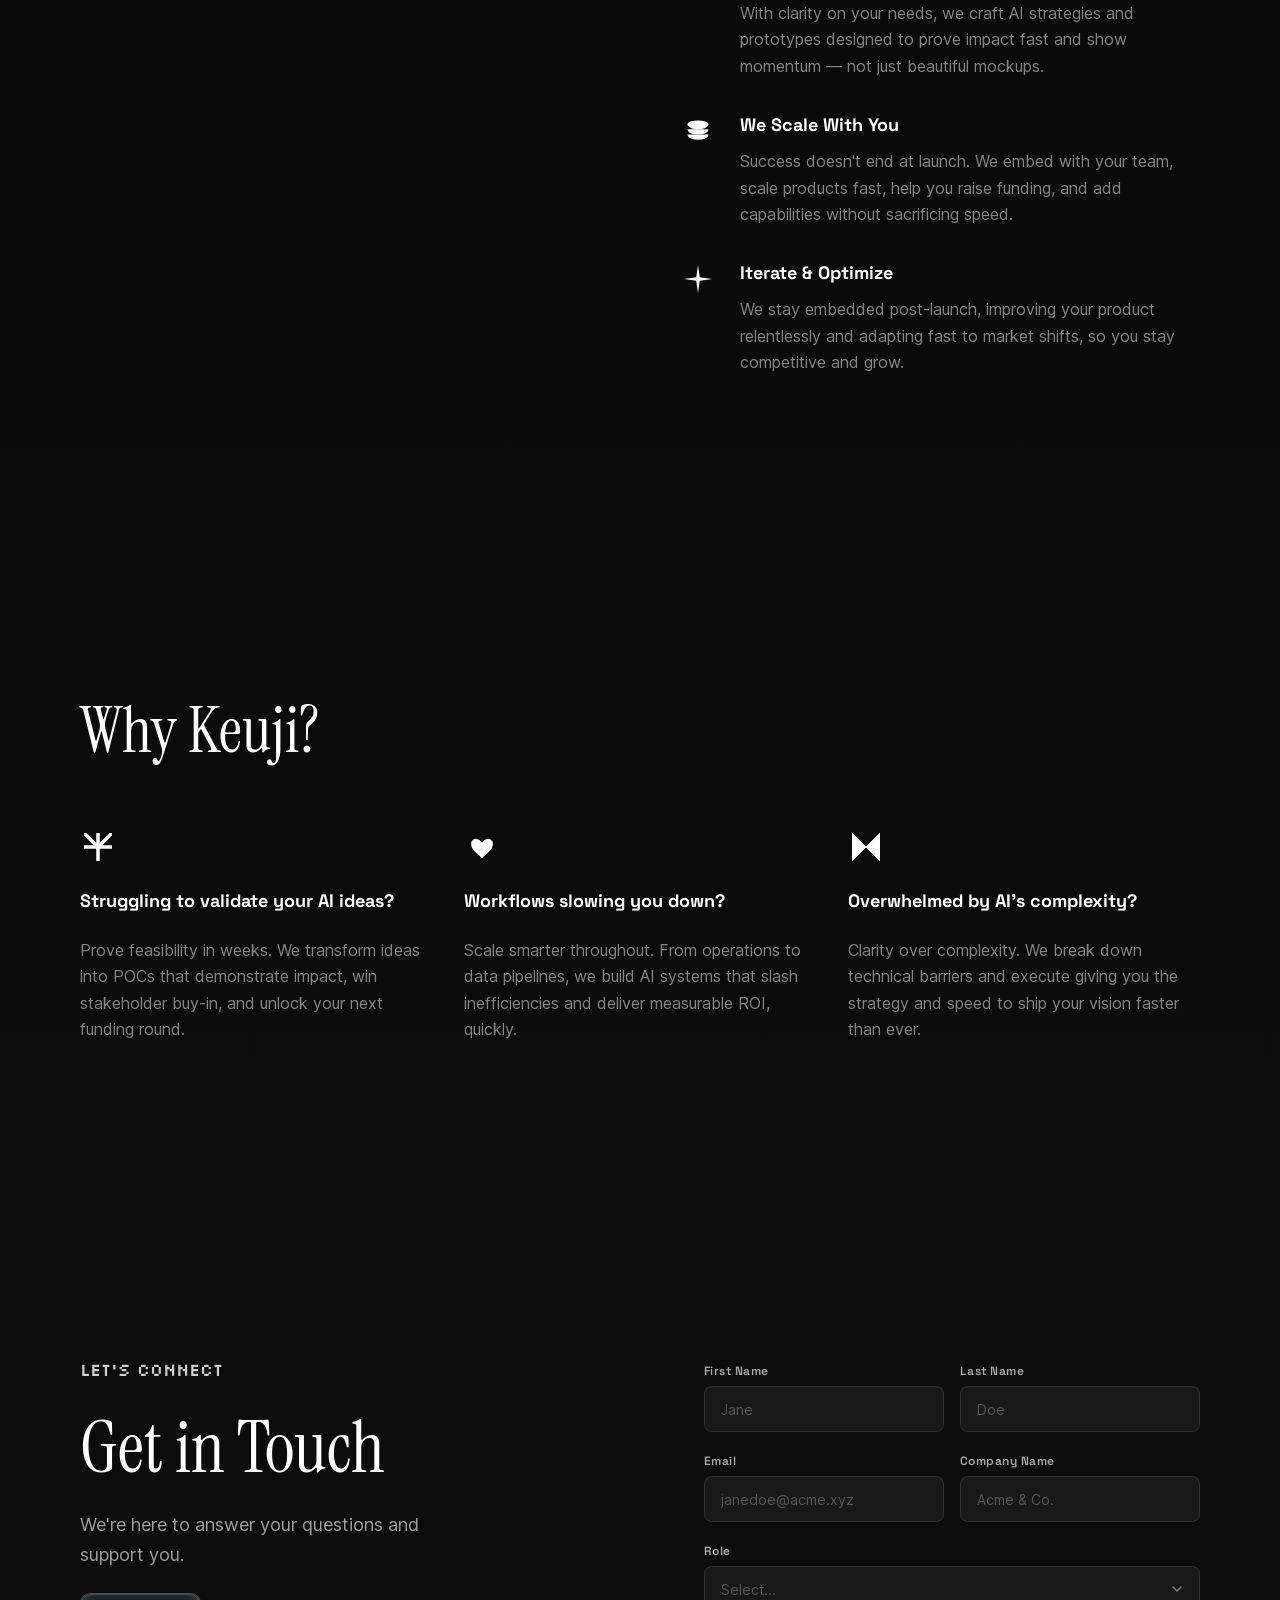
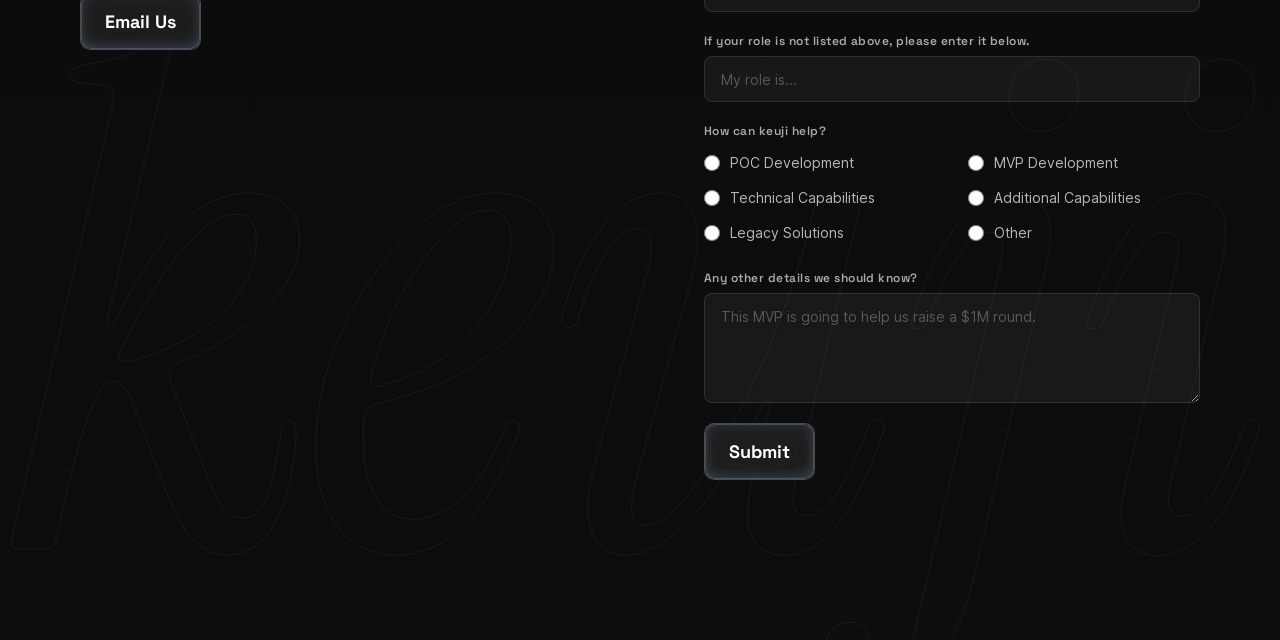
==== commit 195aa3b6: "Three taggr/nav updates - Update hero body copy on taggr.html with new Keuji accounting positioning " ====
--- a/index.html
+++ b/index.html
@@ -23,7 +23,7 @@
     <nav class="nav" id="nav">
       <a href="/" class="nav__logo">keuji</a>
       <div class="nav__actions">
-        <a href="taggr.html" class="nav__link">AI Accounting</a>
+        <a href="taggr.html" class="nav__link">For Accountants &amp; Bookkeepers</a>
         <a href="#contact" class="btn btn--ghost">Start Project</a>
       </div>
       <button class="nav__hamburger" id="nav-hamburger" aria-label="Open menu" aria-expanded="false">
@@ -33,7 +33,7 @@
       </button>
     </nav>
     <div class="nav__mobile-menu" id="nav-mobile-menu" aria-hidden="true">
-      <a href="taggr.html" class="nav__mobile-link">AI Accounting</a>
+      <a href="taggr.html" class="nav__mobile-link">For Accountants &amp; Bookkeepers</a>
       <a href="#contact" class="btn btn--ghost">Start Project</a>
     </div>
 
--- a/styles.css
+++ b/styles.css
@@ -752,8 +752,7 @@
   overflow: hidden;
   background: #0a0a12;
   border: 1px solid rgba(255,255,255,0.07);
-  display: flex;
-  flex-direction: row;
+  display: block;
   min-height: 480px;
   --gx: 50%;
   --gy: 50%;
@@ -777,14 +776,16 @@
 .banner-card:hover { border-color: rgba(153,174,239,0.2); }
 .banner-card:hover::after { opacity: 1; }
 
+/* Full-bleed background image */
 .banner-card__image {
-  flex: 0 0 55%;
+  position: absolute;
+  inset: 0;
   overflow: hidden;
-  position: relative;
 }
 
 .banner-card__image picture {
   display: block;
+  width: 100%;
   height: 100%;
 }
 
@@ -796,16 +797,19 @@
   object-position: center;
 }
 
+/* Text overlaid on the right half */
 .banner-card__content {
-  flex: 1;
+  position: absolute;
+  inset: 0;
   display: flex;
   align-items: center;
-  padding: var(--sp-64);
+  justify-content: flex-end;
+  padding: 56px var(--sp-64);
   z-index: 1;
 }
 
 .banner-card__text {
-  width: 100%;
+  width: 45%;
 }
 
 .banner-card__eyebrow {
@@ -815,7 +819,7 @@
 
 .banner-card__h2 {
   font-family: var(--font-serif);
-  font-size: 80px;
+  font-size: 48px;
   font-weight: 400;
   line-height: 1.0;
   color: var(--color-white);
@@ -837,7 +841,7 @@
 
 .banner-card__link-learn {
   font-family: var(--font-action);
-  font-size: 18px;
+  font-size: 16px;
   font-weight: 700;
   color: #A7A7A7;
   text-decoration: none;
@@ -1118,14 +1122,8 @@
   }
 
   /* ── Banner ── */
-  .banner-card__image {
-    flex: 0 0 52%;
-  }
-  .banner-card__content {
-    padding: var(--sp-48);
-  }
-  .banner-card__h2 {
-    font-size: 64px;
+  .banner-card__text {
+    width: 52%;
   }
 
   /* ── Capabilities ── */
@@ -1218,27 +1216,31 @@
 
   /* ── Banner ── */
   .banner-card {
+    display: flex;
     flex-direction: column;
     min-height: 0;
   }
   .banner-card__image {
-    flex: 0 0 auto;
+    position: relative;
+    inset: auto;
     width: 100%;
     aspect-ratio: 4 / 3;
-  }
-  .banner-card__bg {
-    height: 100%;
-    object-fit: cover;
-    object-position: center;
+    flex-shrink: 0;
+  }
+  .banner-card__image picture {
+    position: absolute;
+    inset: 0;
   }
   .banner-card__content {
+    position: relative;
+    inset: auto;
+    justify-content: flex-start;
     padding: var(--sp-40) var(--sp-32);
-    align-items: flex-start;
   }
   .banner-card__text {
     width: 100%;
   }
-  .banner-card__h2 { font-size: 48px; }
+  .banner-card__h2 { font-size: 36px; }
 
   /* ── Capabilities ── */
   .capabilities__header {
--- a/home.css
+++ b/home.css
@@ -1097,7 +1097,15 @@
   .hp-tech__card--voice { grid-column: auto; grid-row: auto; }
   .hp-tech__card--agentic .hp-tech__card-text,
   .hp-tech__card--voice .hp-tech__card-text { padding: var(--sp-32); }
-  .hp-tech__card--mcp { display: flex; flex-direction: column; }
+  .hp-tech__card--mcp {
+    display: flex;
+    flex-direction: column;
+    min-height: 280px;
+    background-image: url('assets/tech-bg-tall.png');
+    background-size: cover;
+    background-position: center;
+    background-repeat: no-repeat;
+  }
   .hp-tech__card--mcp .hp-tech__card-text { padding: var(--sp-32); position: relative; z-index: 1; }
   .hp-tech__card-title { font-size: 32px; }
   .hp-tech__h2 { font-size: 40px; }
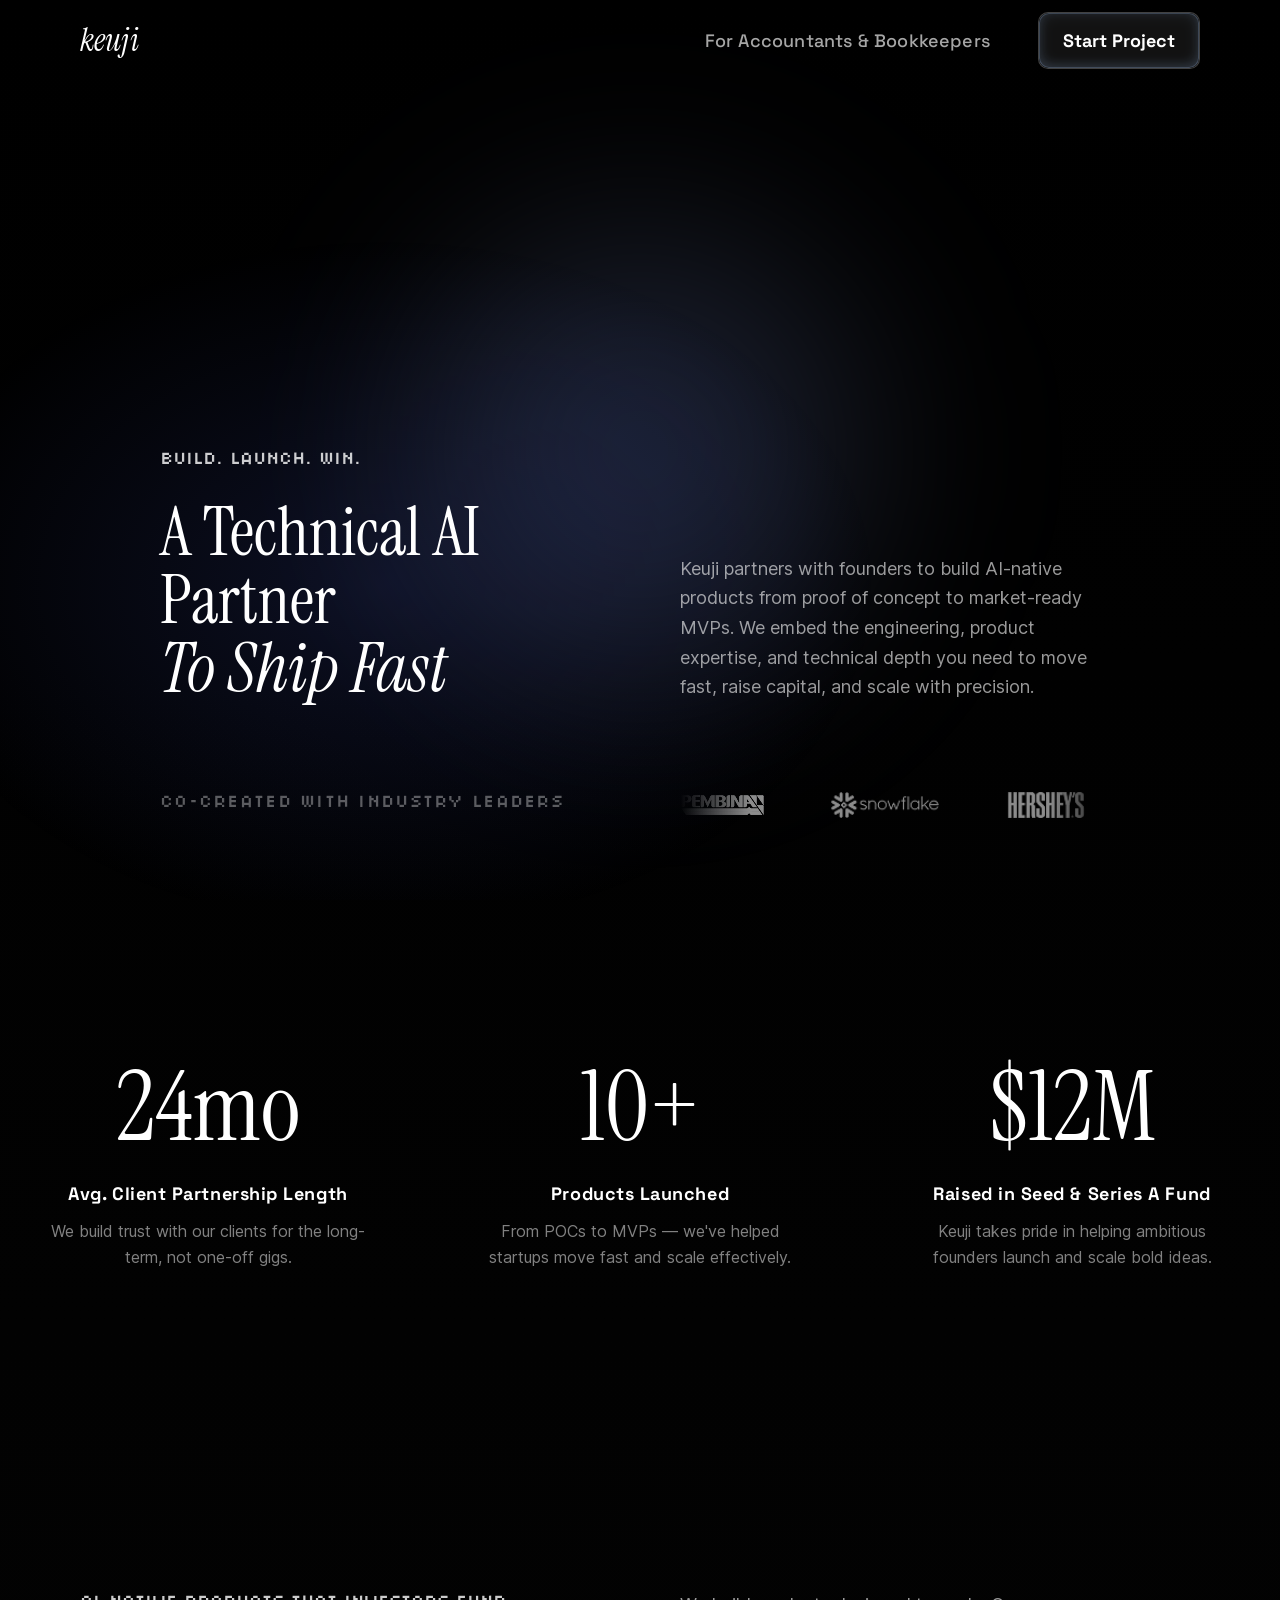
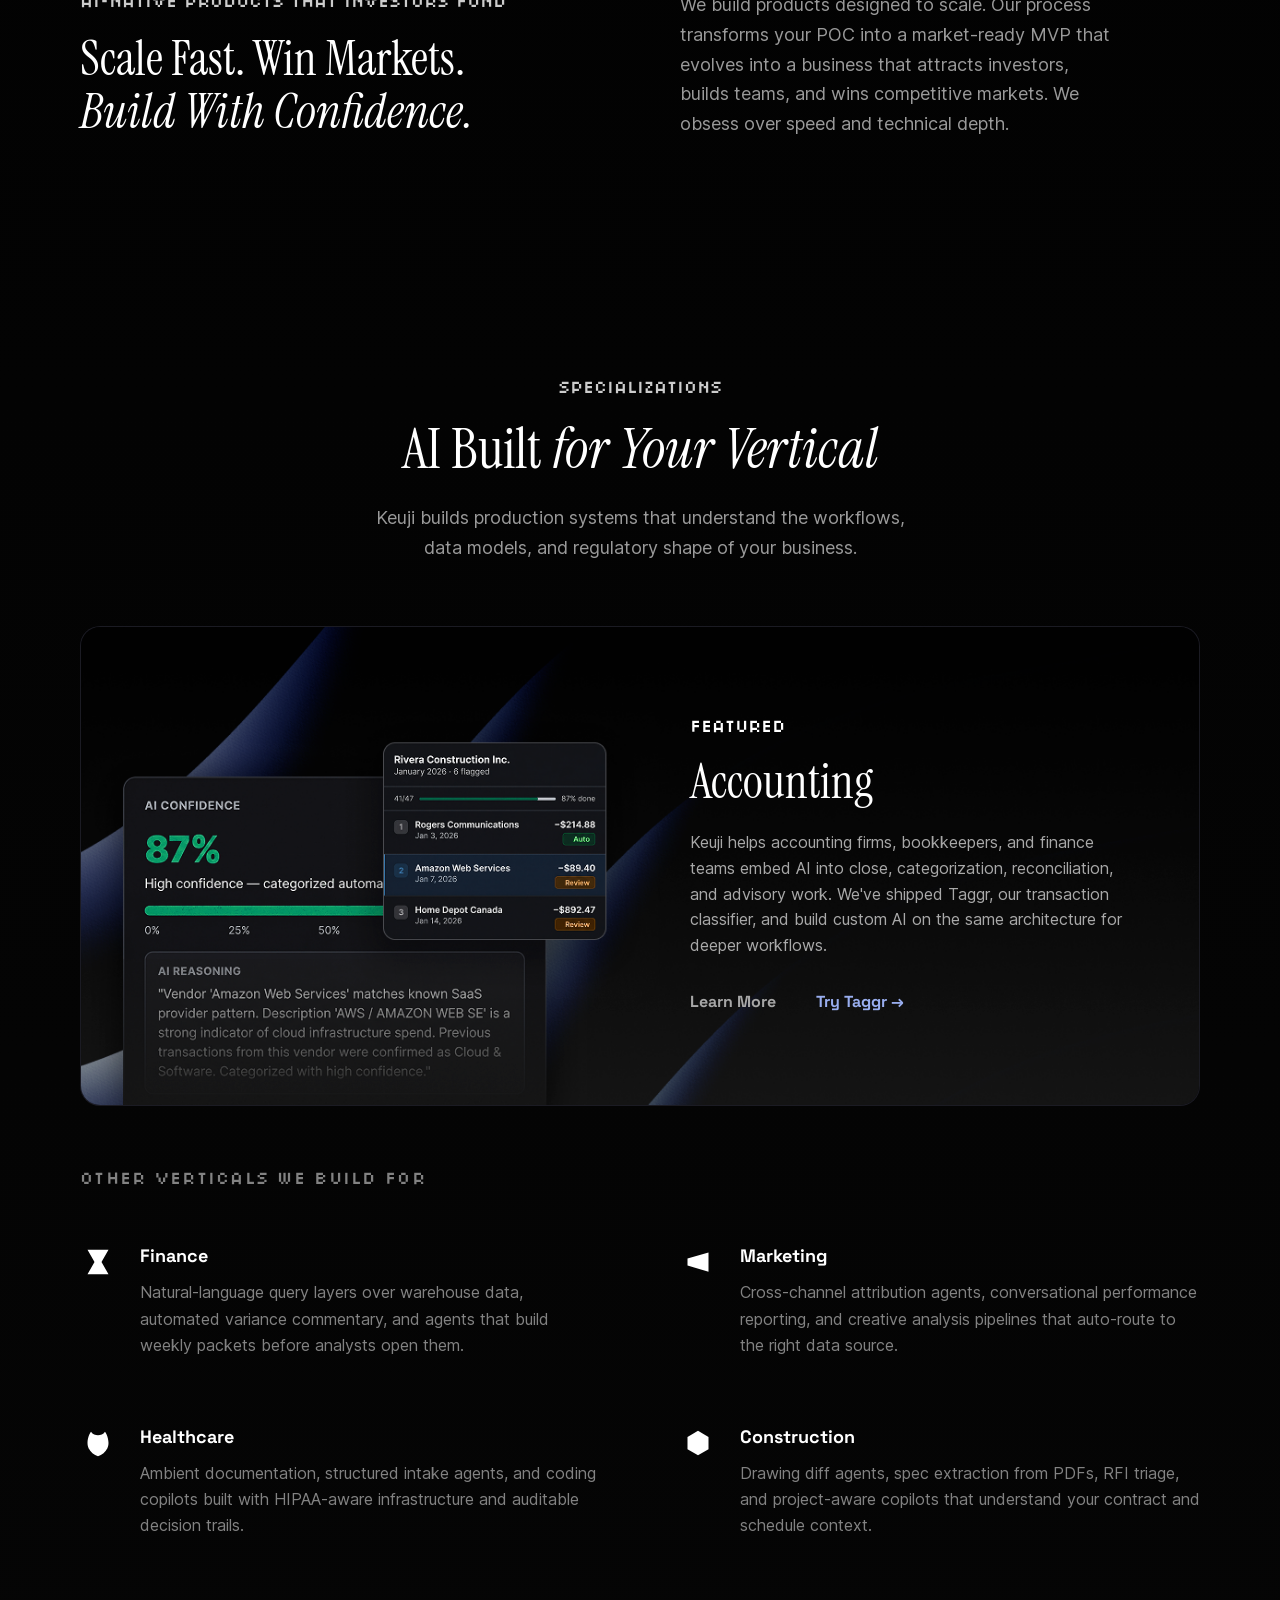
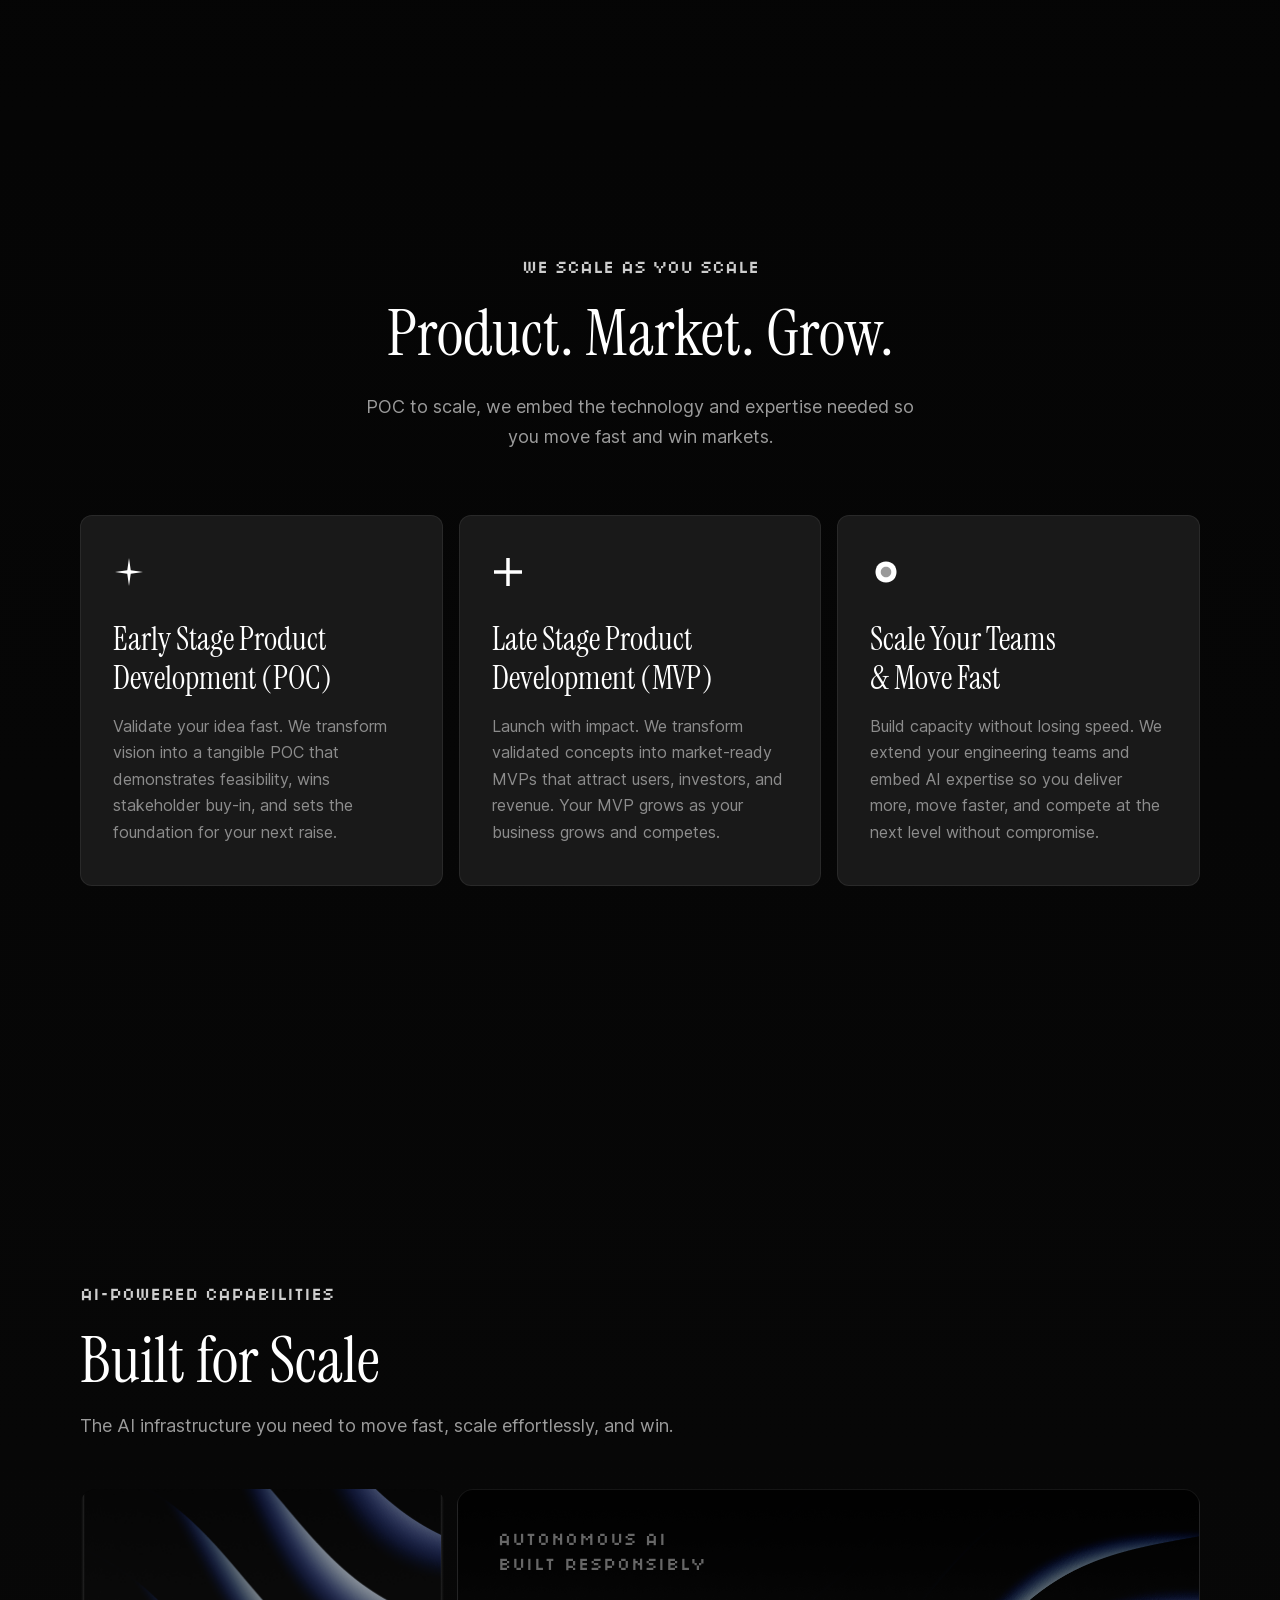
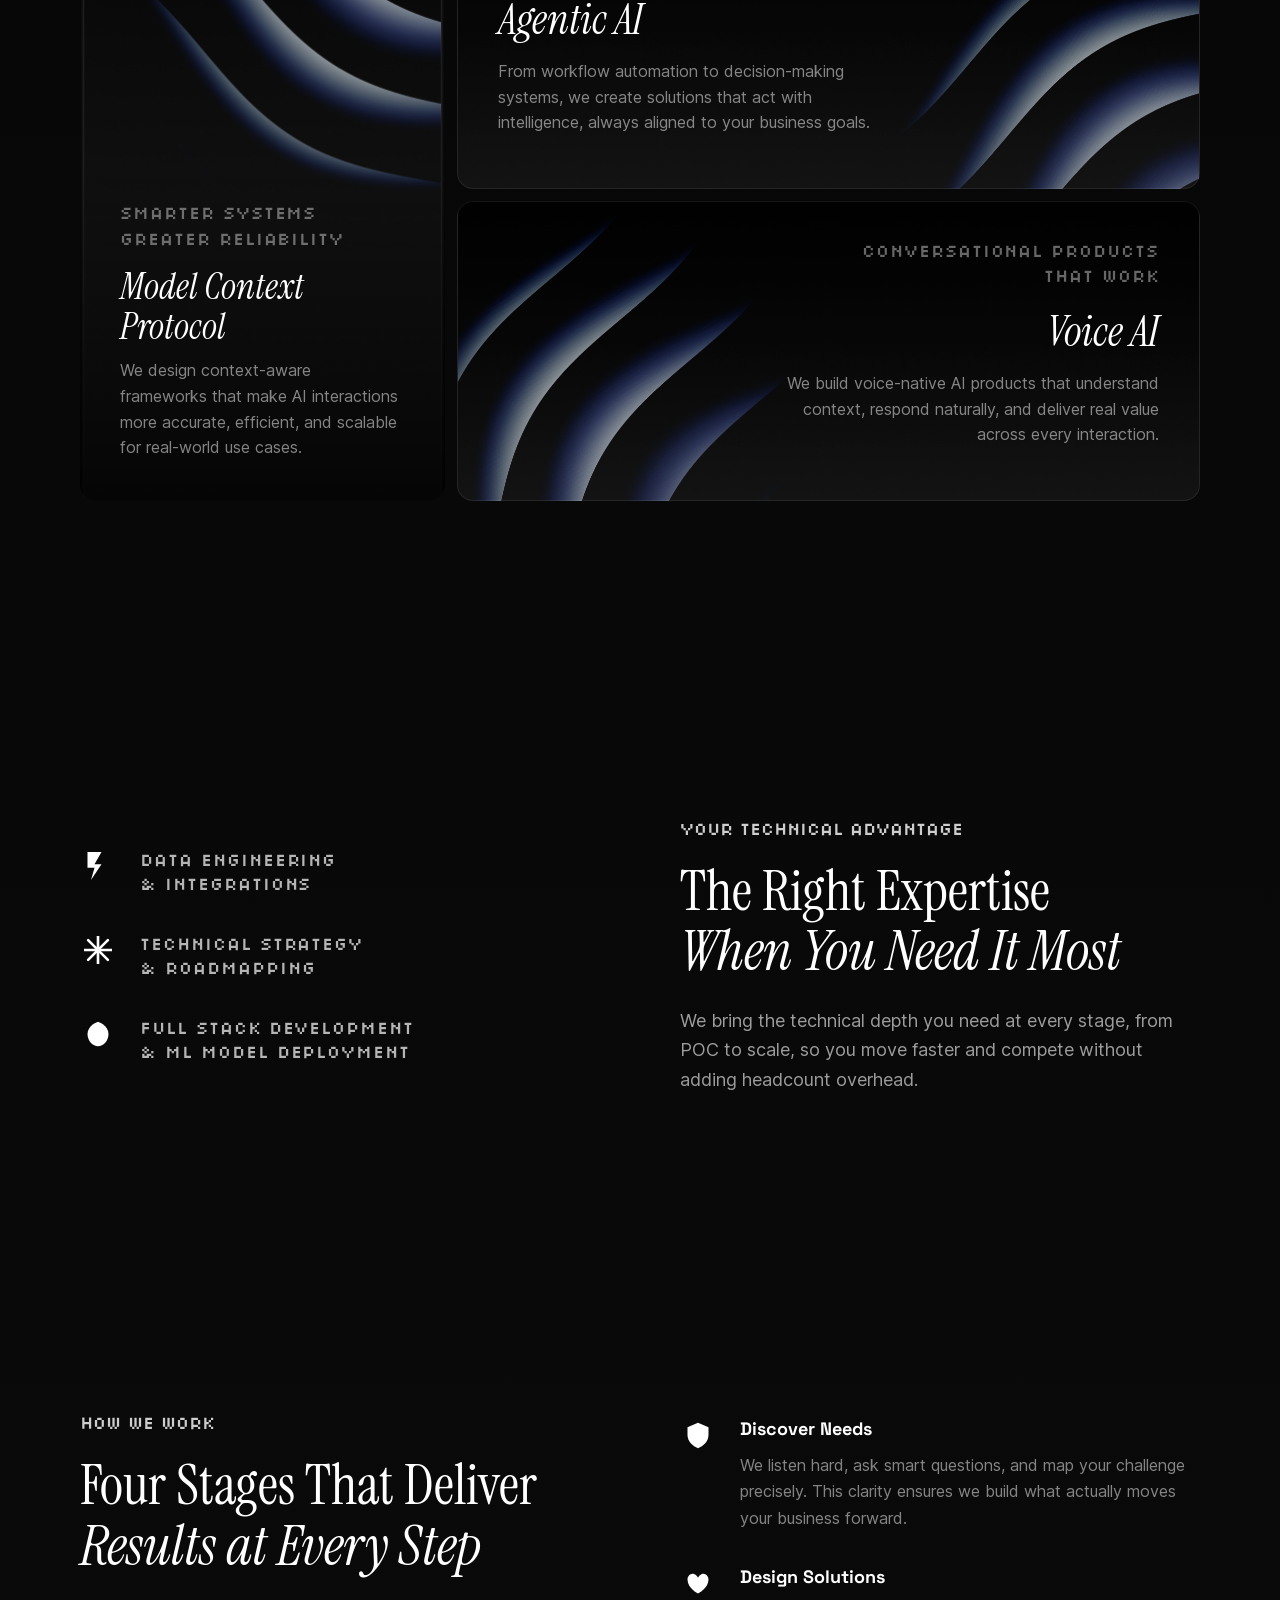
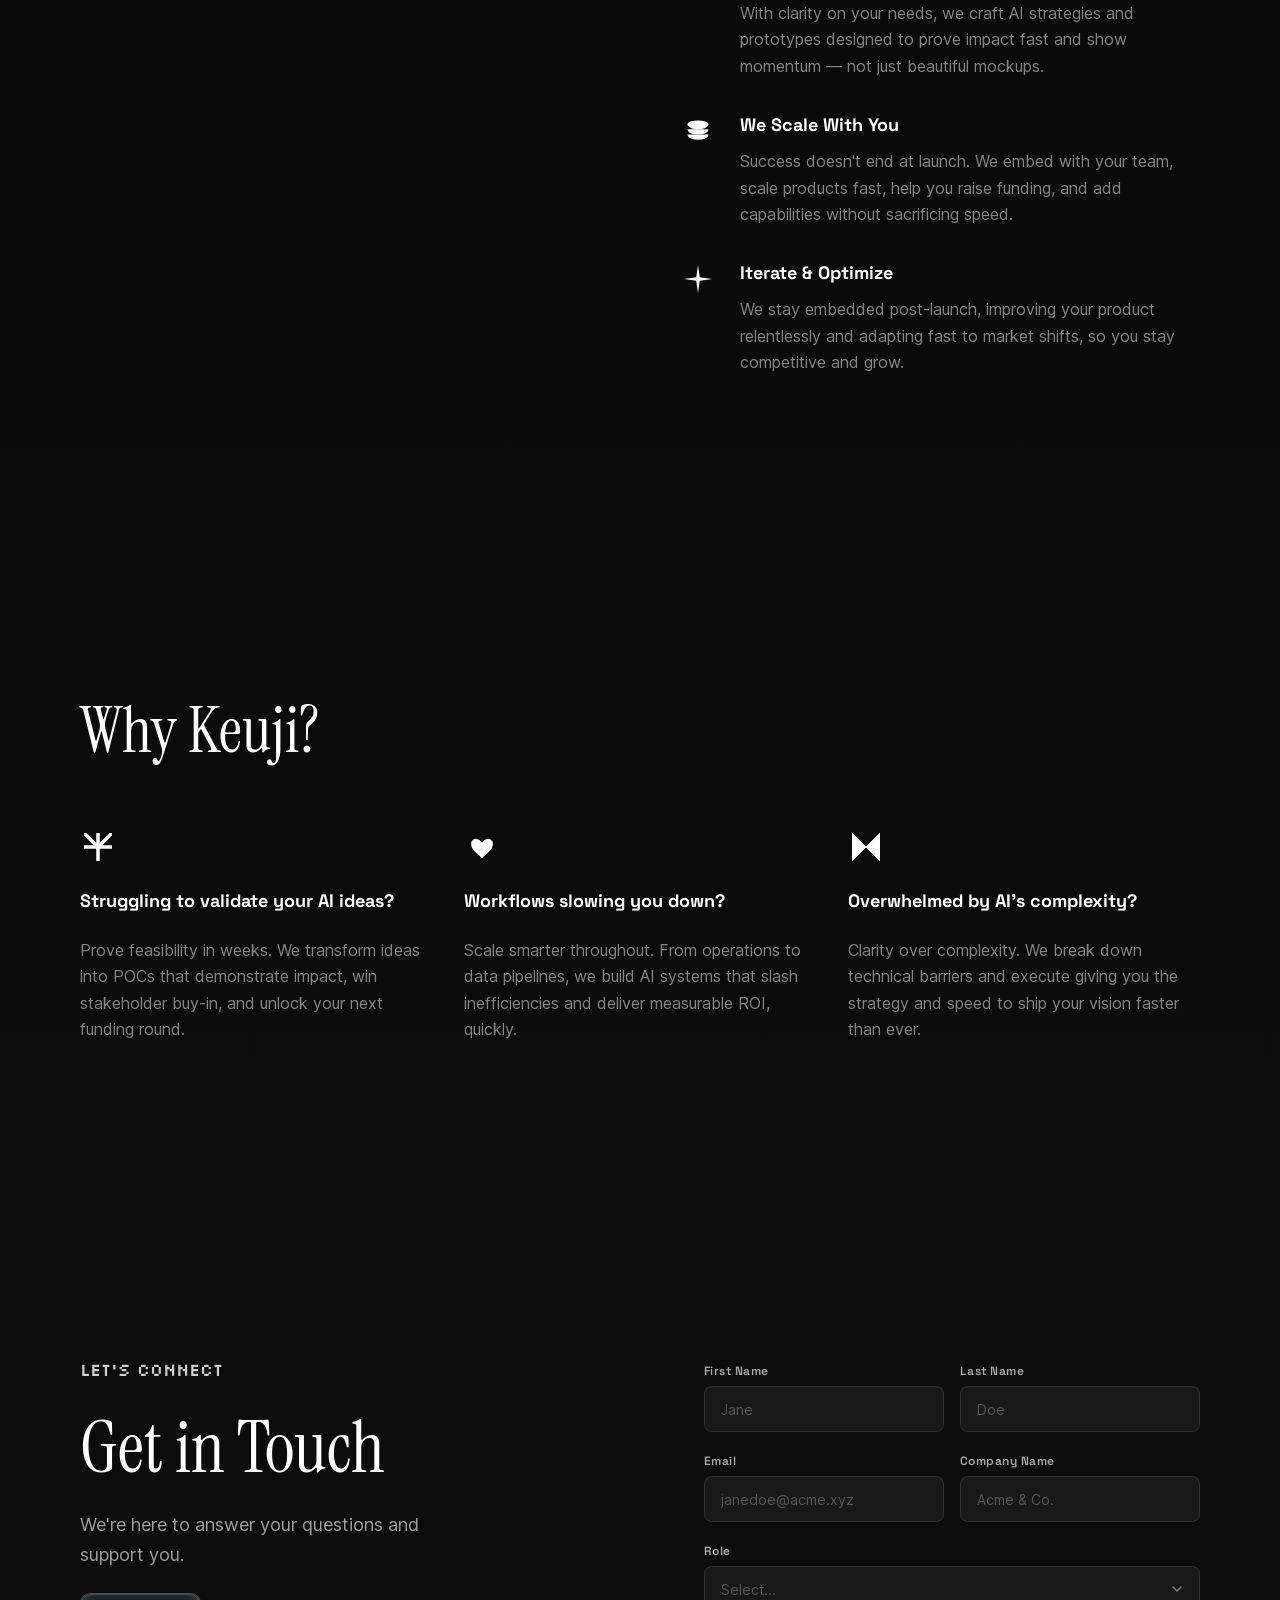
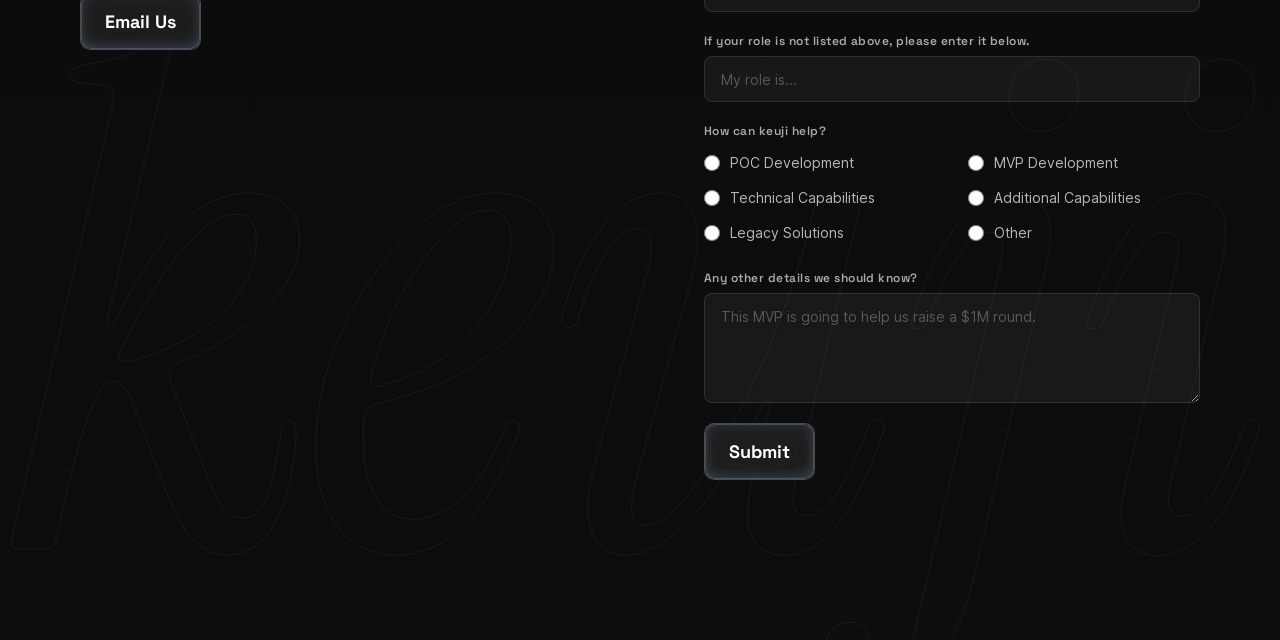
==== commit 7f5bf697: "Update Accounting banner: body copy and mobile image Co-Authored-By: Claude Sonnet 4.6 <noreply@anth" ====
--- a/index.html
+++ b/index.html
@@ -150,7 +150,7 @@
 
           <div class="banner-card__image">
             <picture>
-              <source media="(max-width: 767px)" srcset="assets/banner-mobile.png" />
+              <source media="(max-width: 767px)" srcset="assets/banner-mobile-taggr.png" />
               <img class="banner-card__bg" src="assets/banner-image.png" alt="" aria-hidden="true" />
             </picture>
           </div>
@@ -160,7 +160,7 @@
               <span class="eyebrow banner-card__eyebrow">Featured</span>
               <h2 class="banner-card__h2">Accounting</h2>
               <p class="banner-card__body">
-                Keuji built Taggr for accounting firms, bookkeepers, and finance teams to embed AI directly into their firm. Automatically categorizing every transaction by type, class, and account; eliminating manual work and giving clients a faster, cleaner close.
+                Keuji helps accounting firms, bookkeepers, and finance teams embed AI into close, categorization, reconciliation, and advisory work. We've shipped Taggr, our transaction classifier, and build custom AI on the same architecture for deeper workflows.
               </p>
               <div class="banner-card__ctas">
                 <a class="banner-card__link-learn" href="taggr.html">Learn More</a>
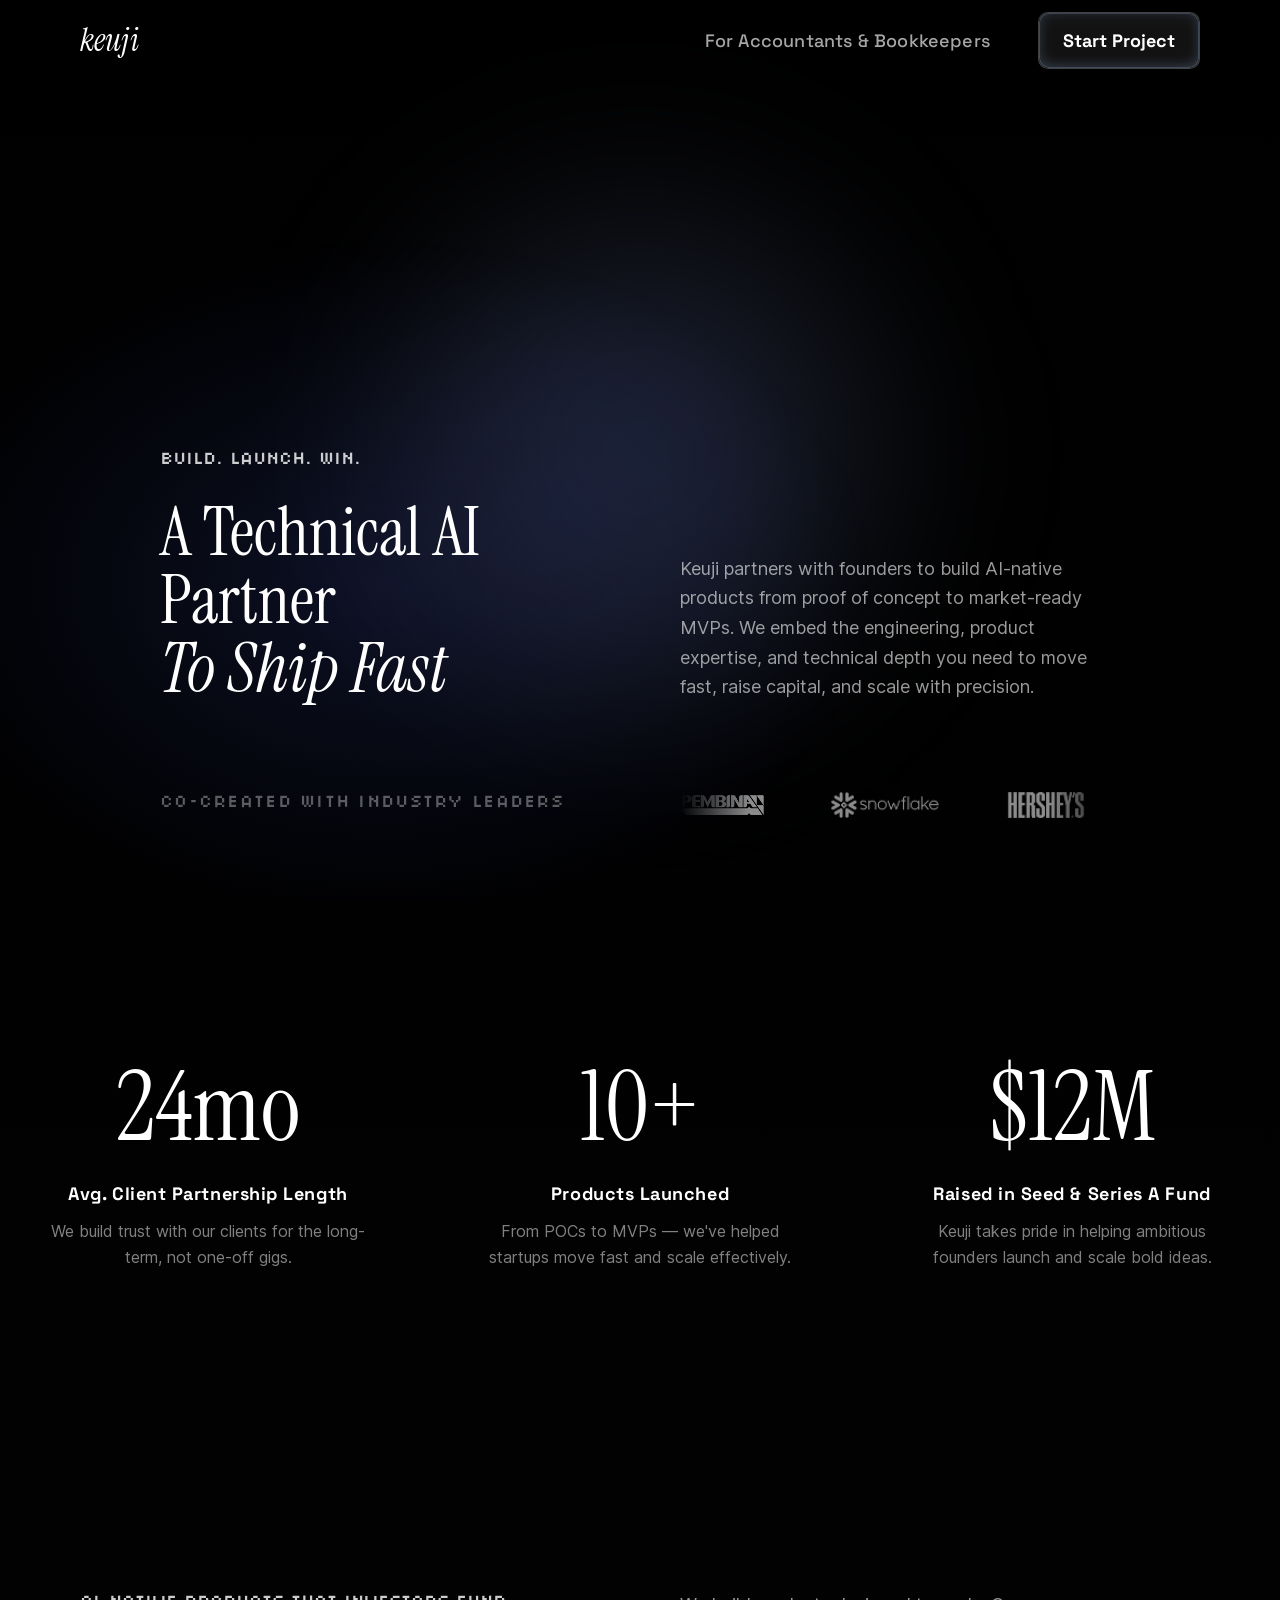
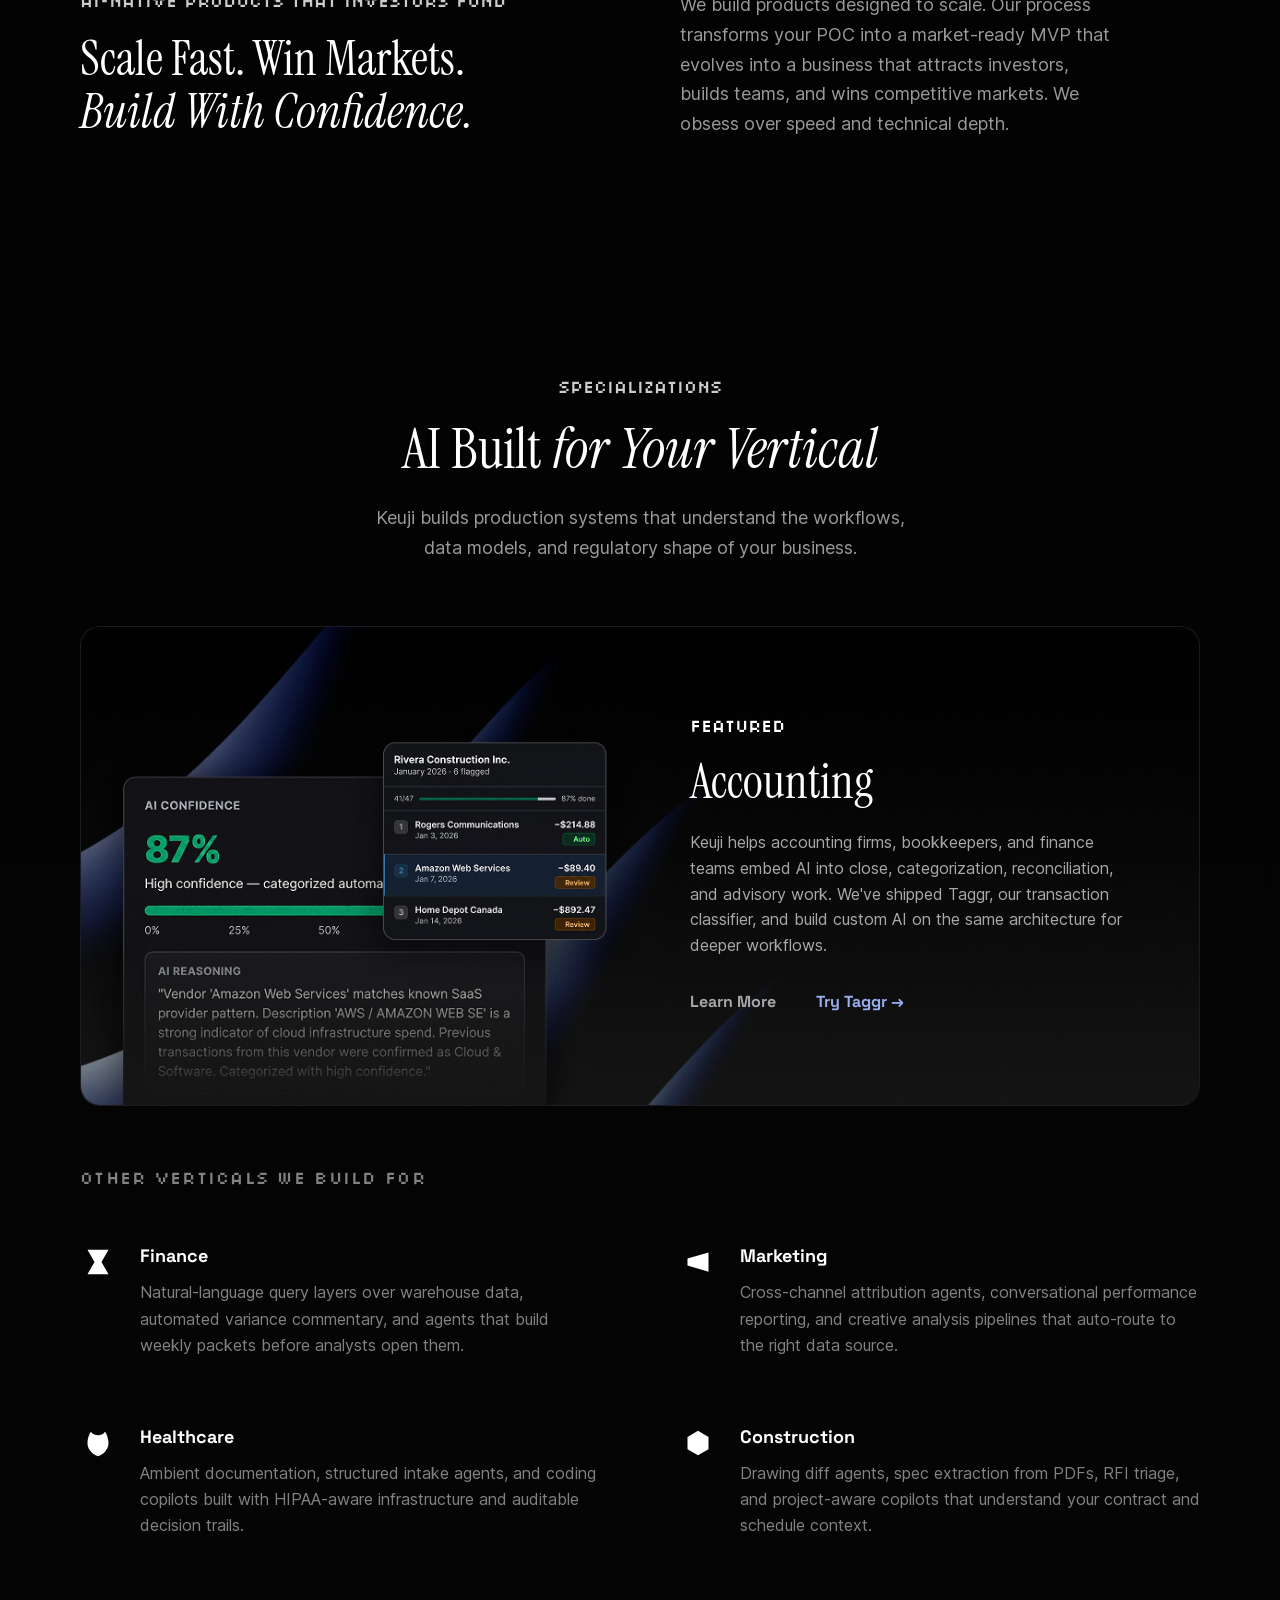
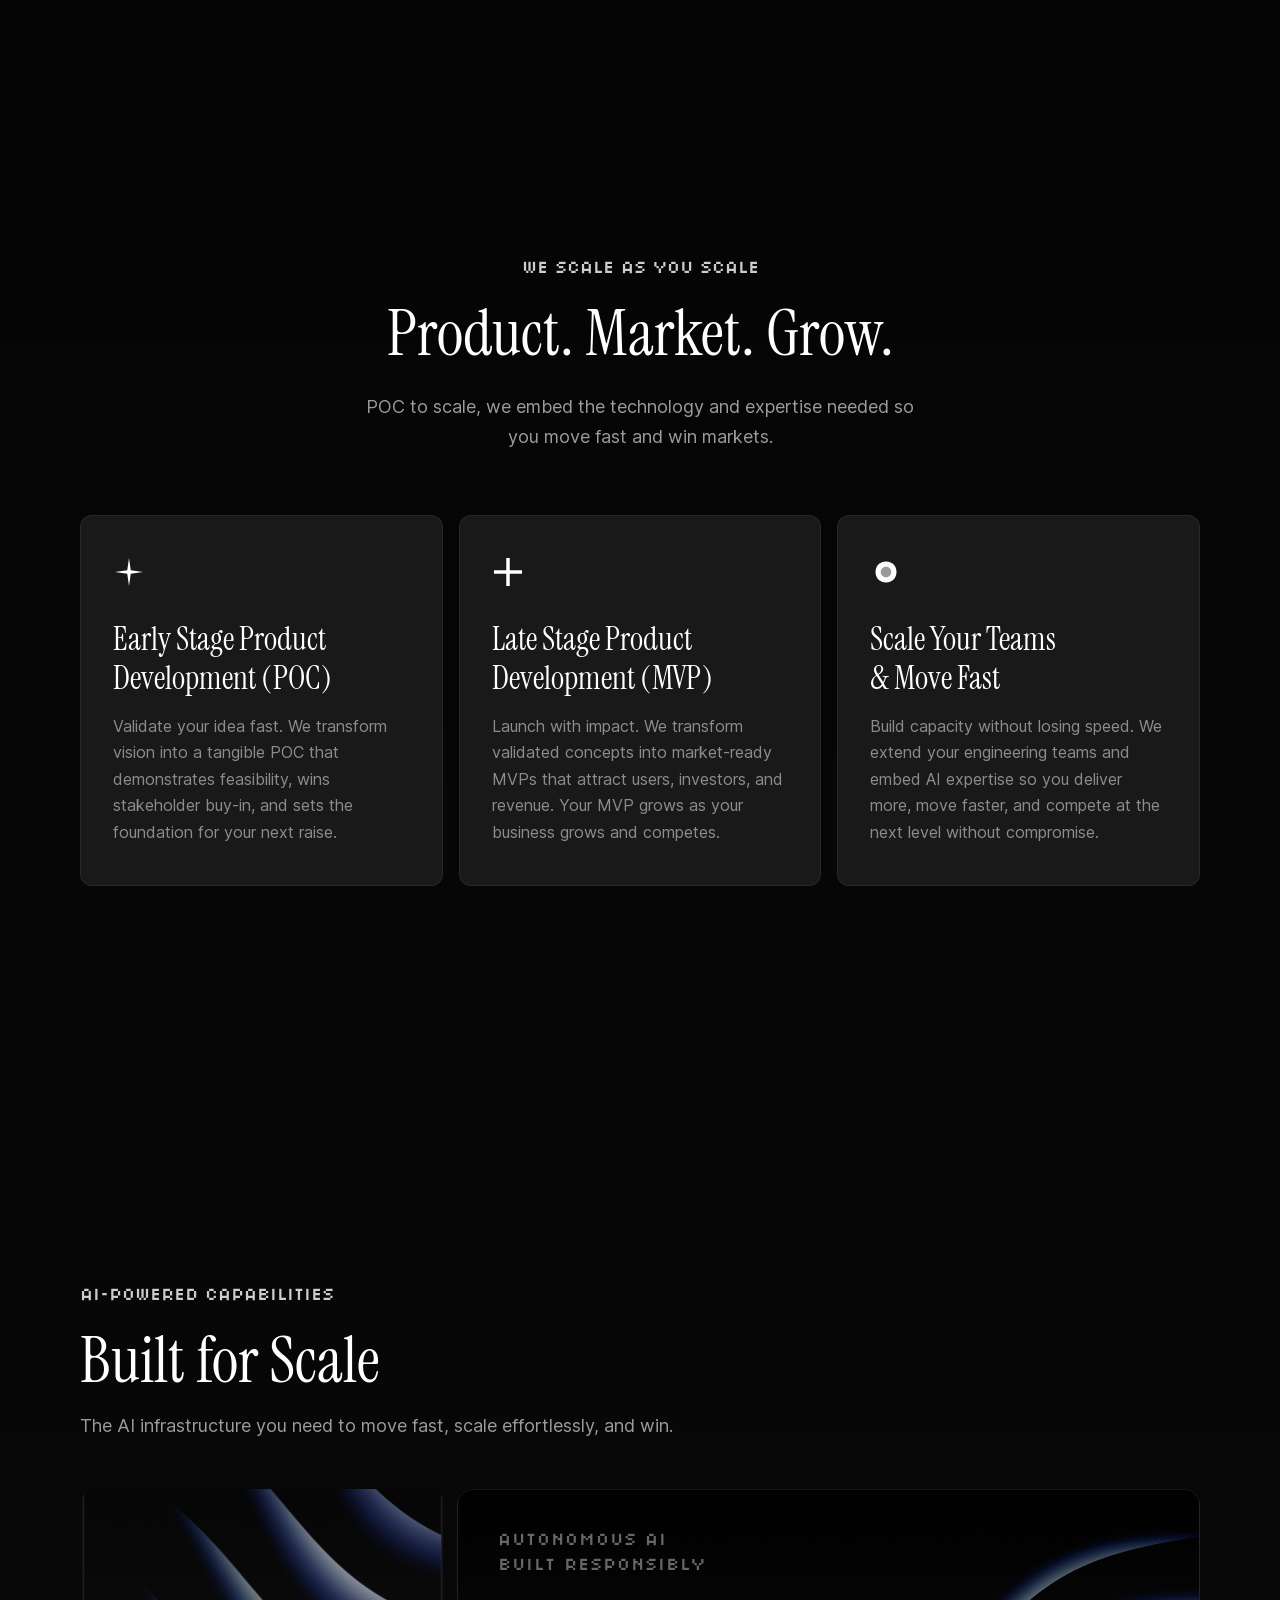
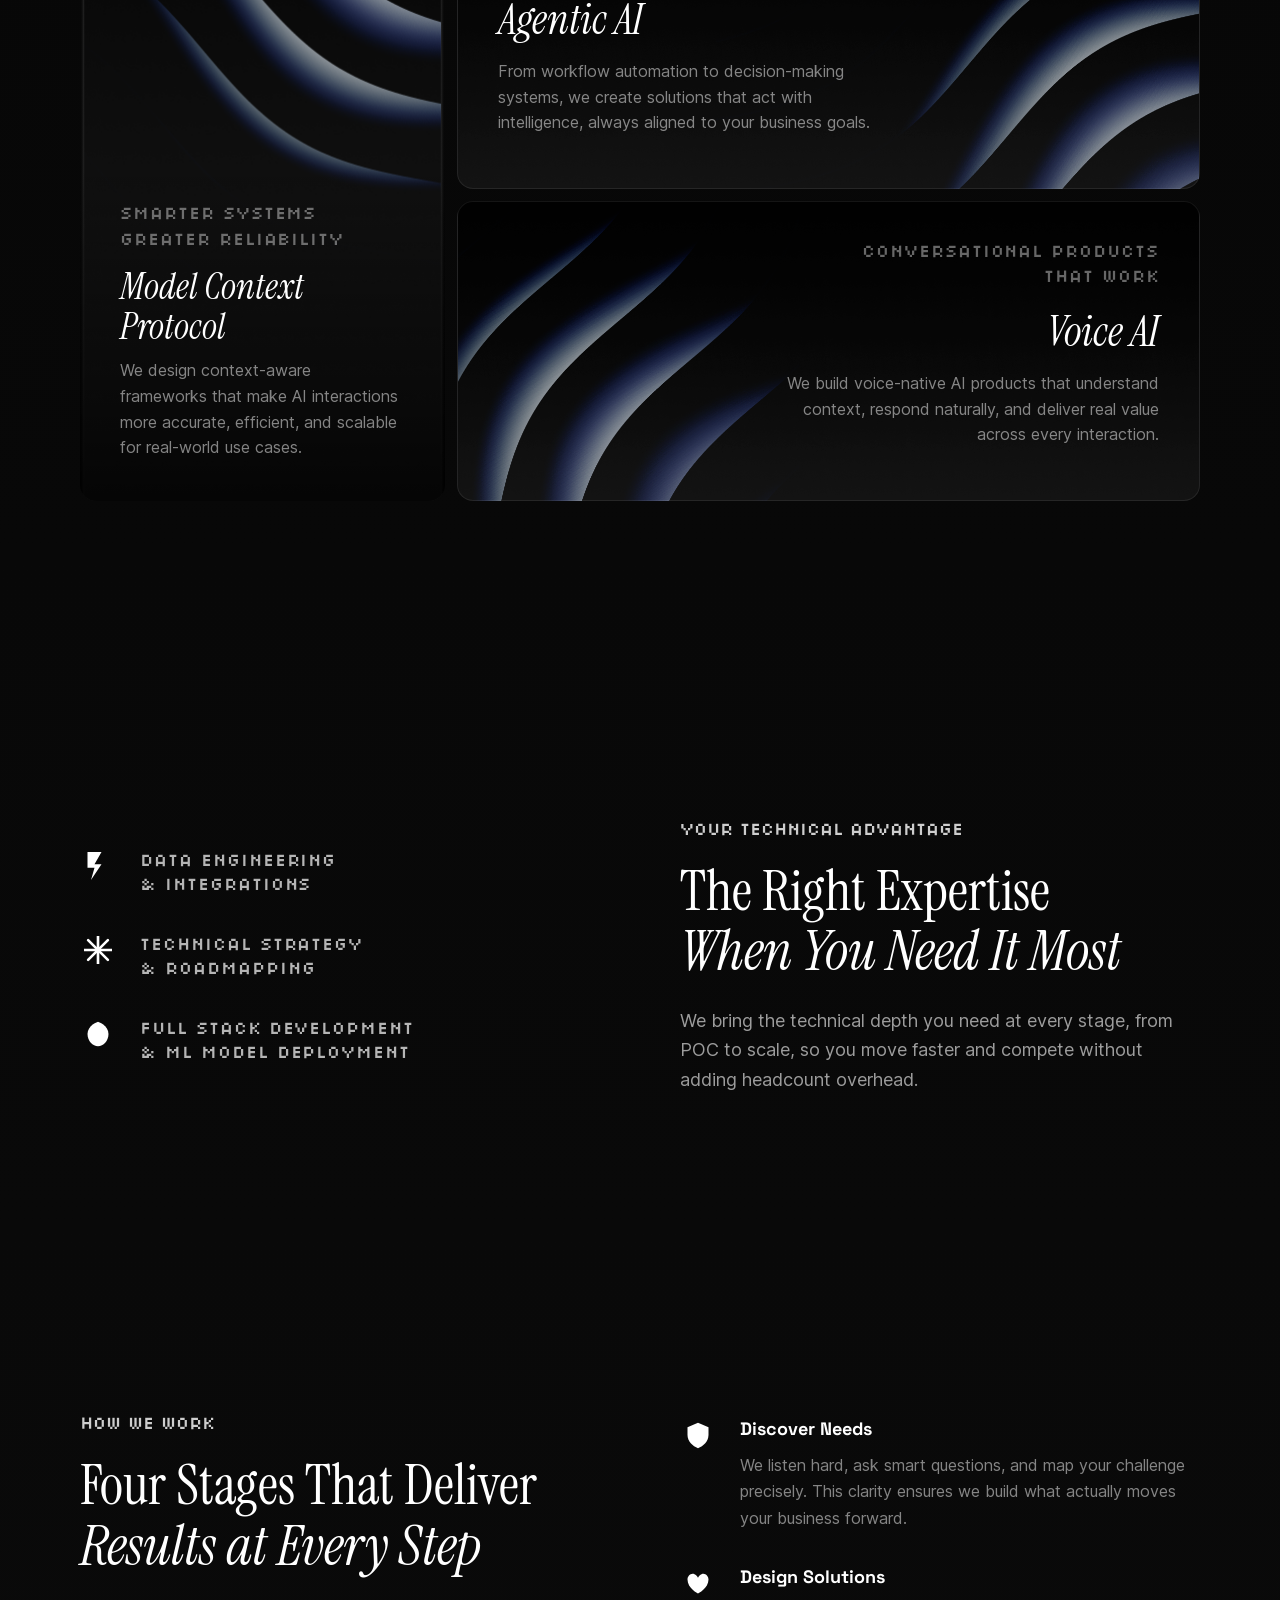
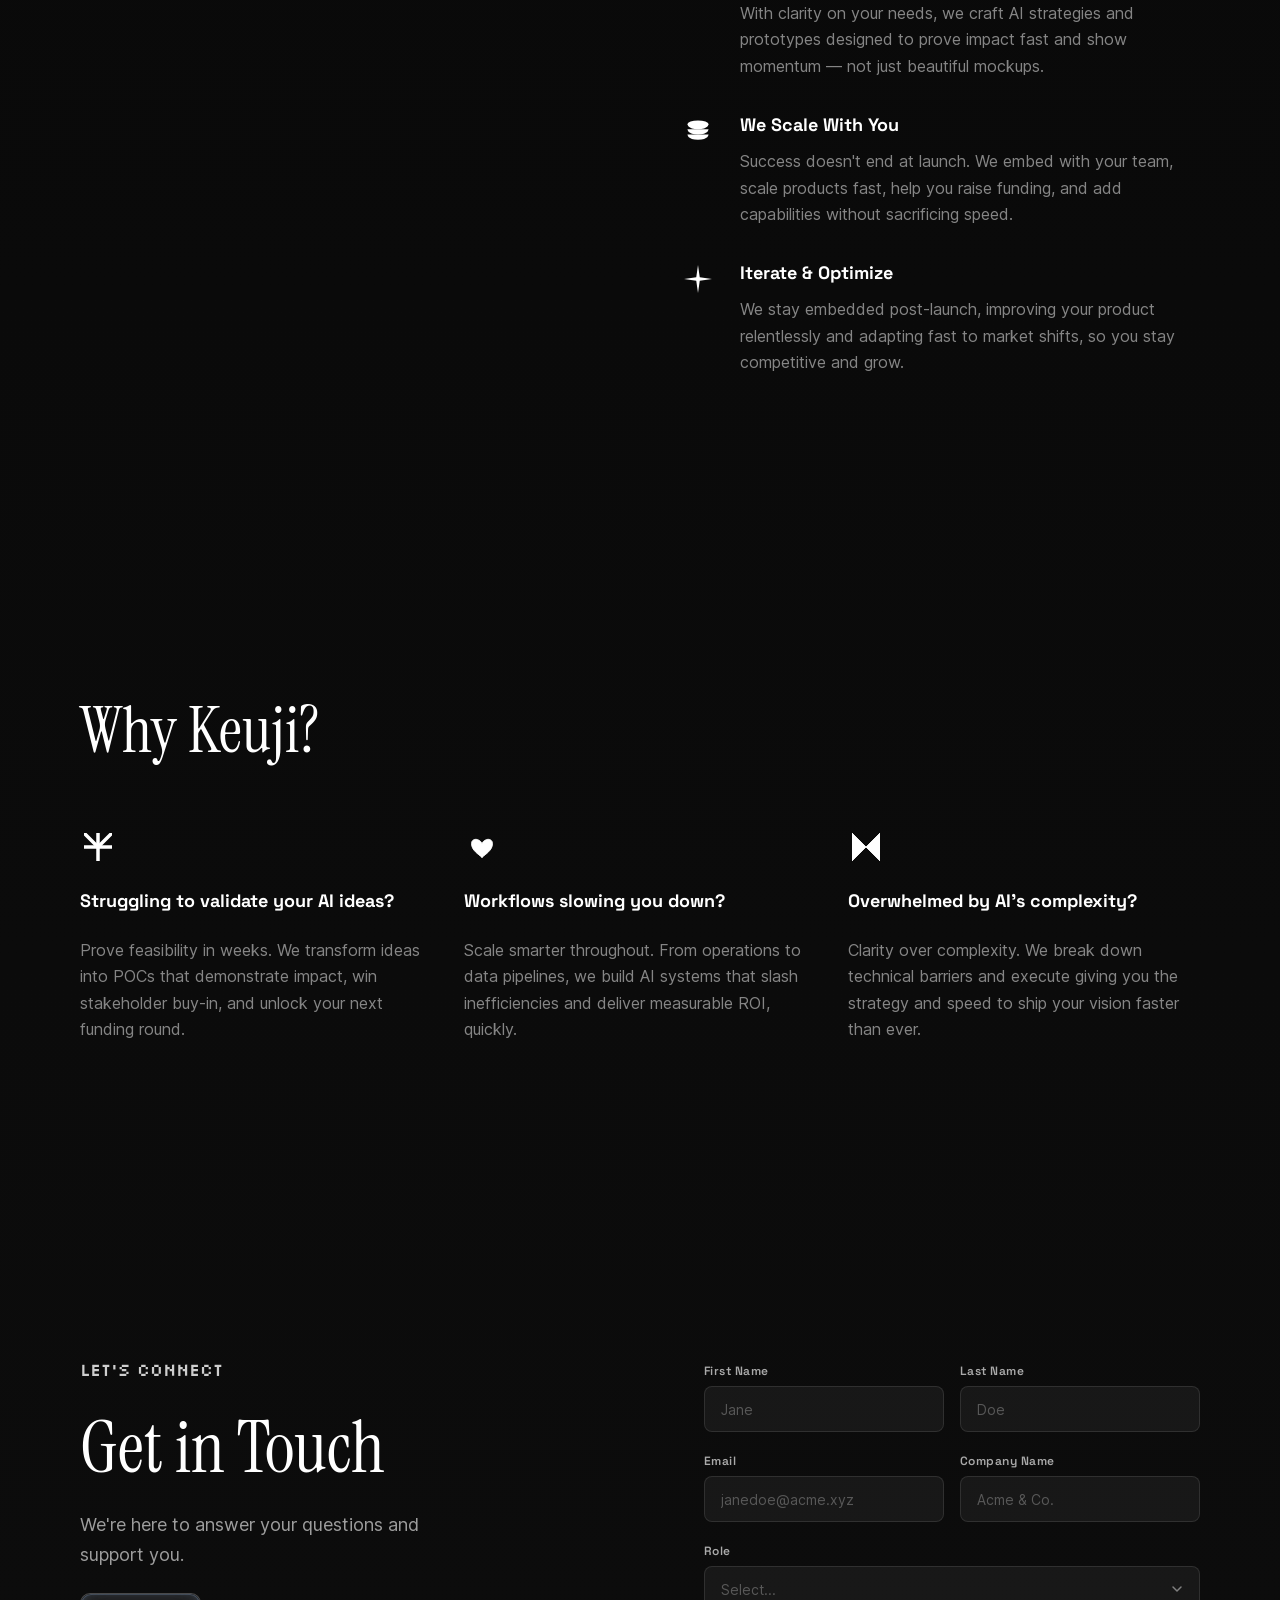
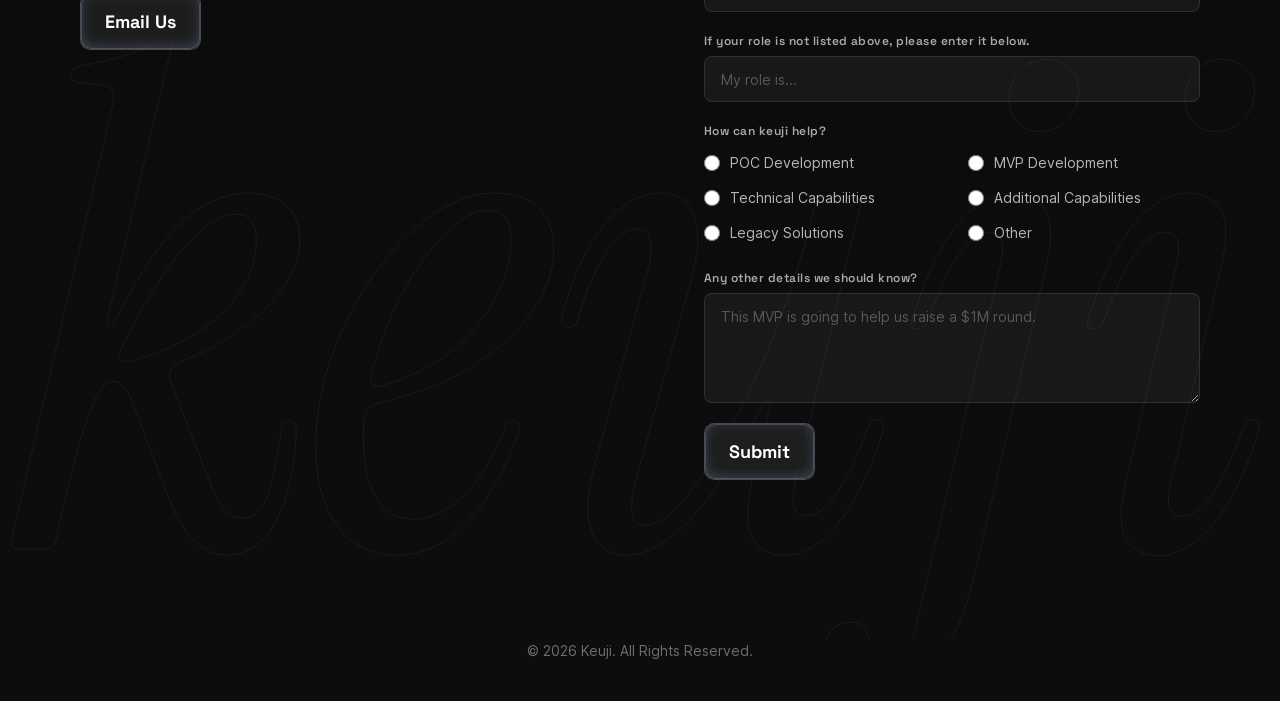
==== commit 4445c9e9: "Add copyright footer to both pages Co-Authored-By: Claude Sonnet 4.6 <noreply@anthropic.com>" ====
--- a/index.html
+++ b/index.html
@@ -23,7 +23,7 @@
     <nav class="nav" id="nav">
       <a href="/" class="nav__logo">keuji</a>
       <div class="nav__actions">
-        <a href="taggr.html" class="nav__link">For Accountants &amp; Bookkeepers</a>
+        <a href="/accounting" class="nav__link">For Accountants &amp; Bookkeepers</a>
         <a href="#contact" class="btn btn--ghost">Start Project</a>
       </div>
       <button class="nav__hamburger" id="nav-hamburger" aria-label="Open menu" aria-expanded="false">
@@ -33,7 +33,7 @@
       </button>
     </nav>
     <div class="nav__mobile-menu" id="nav-mobile-menu" aria-hidden="true">
-      <a href="taggr.html" class="nav__mobile-link">For Accountants &amp; Bookkeepers</a>
+      <a href="/accounting" class="nav__mobile-link">For Accountants &amp; Bookkeepers</a>
       <a href="#contact" class="btn btn--ghost">Start Project</a>
     </div>
 
@@ -163,7 +163,7 @@
                 Keuji helps accounting firms, bookkeepers, and finance teams embed AI into close, categorization, reconciliation, and advisory work. We've shipped Taggr, our transaction classifier, and build custom AI on the same architecture for deeper workflows.
               </p>
               <div class="banner-card__ctas">
-                <a class="banner-card__link-learn" href="taggr.html">Learn More</a>
+                <a class="banner-card__link-learn" href="/accounting">Learn More</a>
                 <a class="banner-card__link" href="https://taggr.finance/" target="_blank" rel="noopener">Try Taggr →</a>
               </div>
             </div>
@@ -635,6 +635,10 @@
     </section>
 
   </div><!-- /.page-wrapper -->
+
+  <footer class="site-footer">
+    <p class="site-footer__copy">&copy; 2026 Keuji. All Rights Reserved.</p>
+  </footer>
 
   <script src="main.js"></script>
   <script>
--- a/styles.css
+++ b/styles.css
@@ -1219,6 +1219,7 @@
     display: flex;
     flex-direction: column;
     min-height: 0;
+    background: #1B1B1B;
   }
   .banner-card__image {
     position: relative;
@@ -1345,3 +1346,14 @@
   /* Button trail circles — hide on touch */
   .btn-glow-circle { display: none; }
 }
+
+/* ── Site Footer ── */
+.site-footer {
+  text-align: center;
+  padding-bottom: 40px;
+}
+.site-footer__copy {
+  font-family: var(--font-body);
+  font-size: 14px;
+  color: rgba(255, 255, 255, 0.4);
+}
